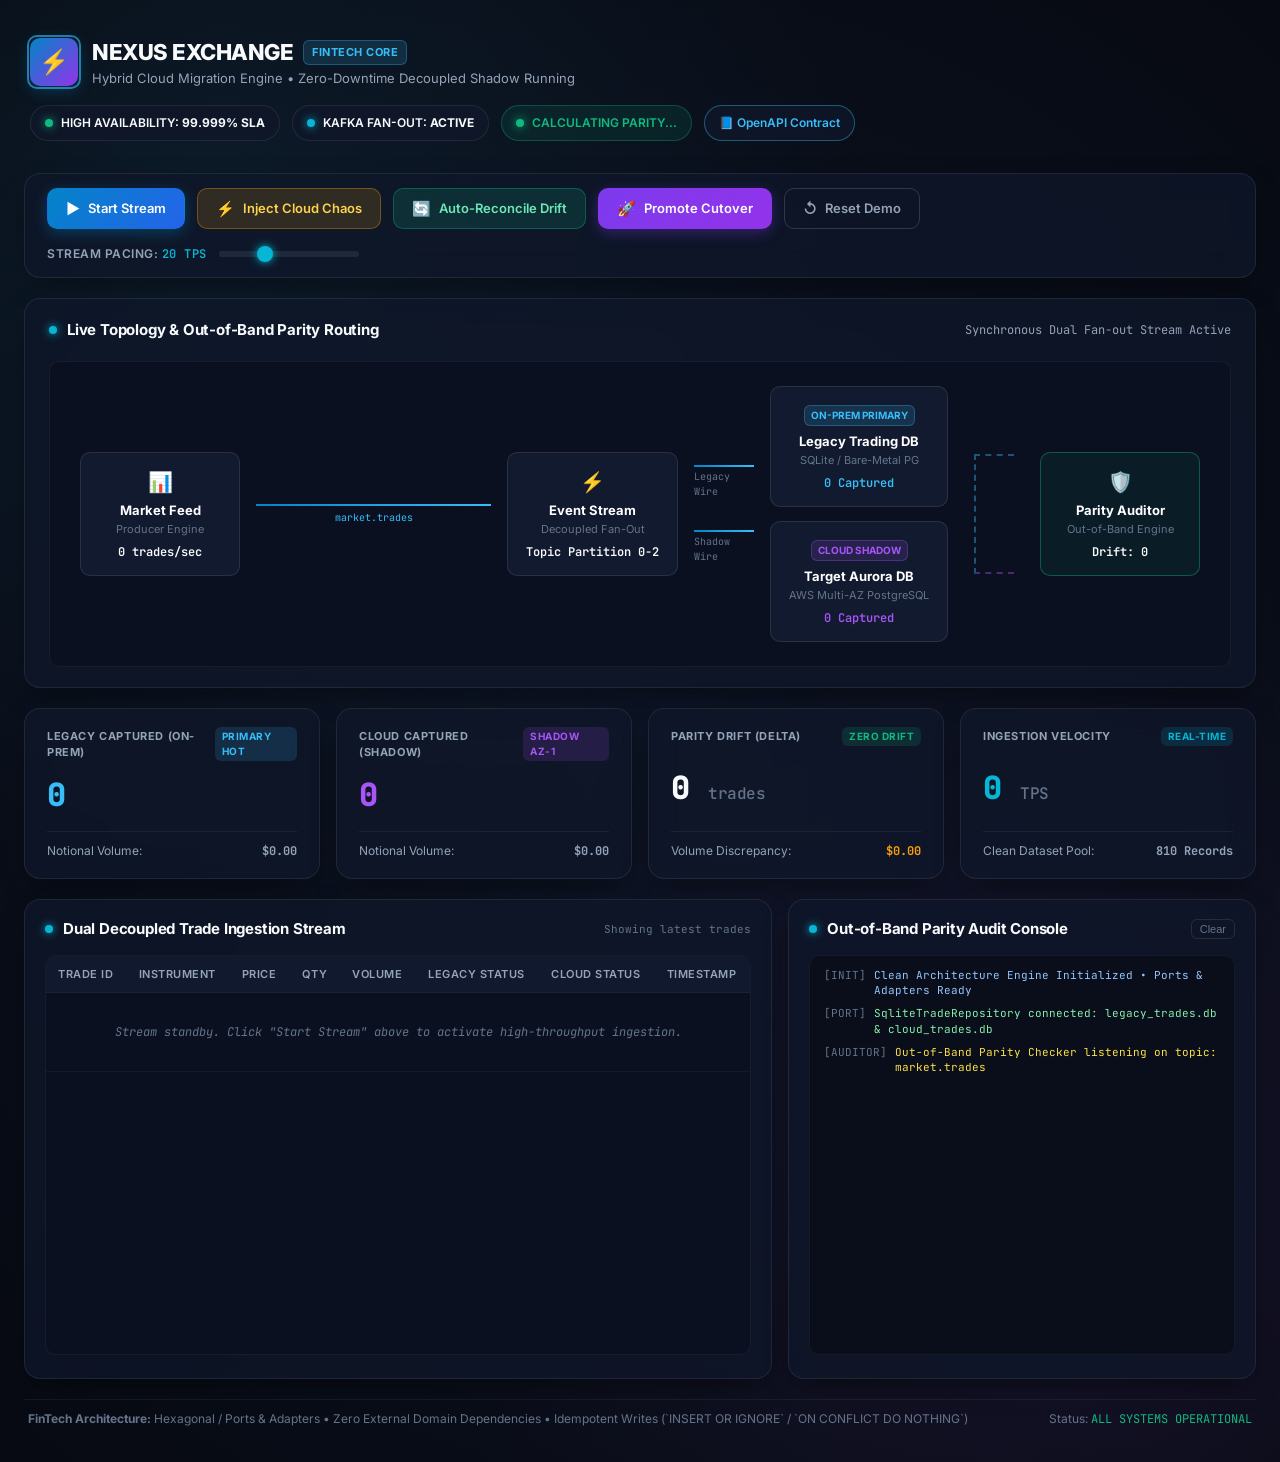
==== web/index.html @ 02c69e4a "feat: initial clean architecture hybrid cloud migration system" ====
<!DOCTYPE html>
<html lang="en">
<head>
  <meta charset="UTF-8">
  <meta name="viewport" content="width=device-width, initial-scale=1.0">
  <title>Nexus Exchange | Hybrid Cloud Migration & Parity Mission Control</title>
  <meta name="description" content="Decoupled shadow running, real-time parity auditor, and zero-downtime cutover dashboard for 24/7 financial exchange.">
  <link rel="preconnect" href="https://fonts.googleapis.com">
  <link rel="preconnect" href="https://fonts.gstatic.com" crossorigin>
  <link href="https://fonts.googleapis.com/css2?family=Inter:wght@300;400;500;600;700;800&family=JetBrains+Mono:wght@400;500;700&display=swap" rel="stylesheet">
  <link rel="stylesheet" href="/style.css">
</head>
<body>
  <div class="app-container">
    <!-- Top Navigation / Header -->
    <header class="app-header">
      <div class="header-brand">
        <div class="brand-logo">
          <span class="logo-icon">⚡</span>
          <div class="logo-pulse"></div>
        </div>
        <div>
          <h1 class="brand-title">NEXUS EXCHANGE <span class="badge-sub">FINTECH CORE</span></h1>
          <p class="brand-subtitle">Hybrid Cloud Migration Engine &bull; Zero-Downtime Decoupled Shadow Running</p>
        </div>
      </div>

      <div class="header-telemetry">
        <div class="telemetry-badge" id="sla-badge">
          <span class="pulse-dot green"></span>
          <span class="badge-label">HIGH AVAILABILITY: <strong id="sla-val">99.999% SLA</strong></span>
        </div>
        <div class="telemetry-badge" id="broker-badge">
          <span class="pulse-dot cyan"></span>
          <span class="badge-label">KAFKA FAN-OUT: <strong id="broker-status">ACTIVE</strong></span>
        </div>
        <div class="telemetry-badge parity-pill" id="parity-pill">
          <span class="pulse-dot" id="parity-pill-dot"></span>
          <span class="badge-label" id="parity-pill-text">CALCULATING PARITY...</span>
        </div>
        <a href="/docs" target="_blank" class="telemetry-badge" style="text-decoration:none; color:#38bdf8; border-color:rgba(56,189,248,0.4);">
          <span>📘 OpenAPI Contract</span>
        </a>
      </div>
    </header>

    <!-- Mission Control Action Bar -->
    <section class="control-bar glass-card">
      <div class="controls-group">
        <button id="btn-stream-toggle" class="btn btn-primary" title="Toggle Live Market Feed Ingestion">
          <span class="btn-icon" id="stream-icon">▶</span>
          <span id="stream-btn-label">Start Stream</span>
        </button>

        <button id="btn-chaos-toggle" class="btn btn-warning" title="Simulate AWS Availability Zone Outage / Network Partition">
          <span class="btn-icon">⚡</span>
          <span id="chaos-btn-label">Inject Cloud Chaos</span>
        </button>

        <button id="btn-reconcile" class="btn btn-success" title="Execute Idempotent Out-of-Band Replay to Heal Drift">
          <span class="btn-icon">🔄</span>
          <span>Auto-Reconcile Drift</span>
        </button>

        <button id="btn-cutover" class="btn btn-accent" title="Promote Cloud Aurora to Primary Master">
          <span class="btn-icon">🚀</span>
          <span>Promote Cutover</span>
        </button>

        <button id="btn-reset" class="btn btn-outline" title="Reset Ingestion Databases and Cleanse Fresh Trades">
          <span class="btn-icon">↺</span>
          <span>Reset Demo</span>
        </button>
      </div>

      <div class="speed-slider-group">
        <label for="speed-range" class="slider-label">STREAM PACING: <span id="speed-val" class="mono text-cyan">20 TPS</span></label>
        <input type="range" id="speed-range" min="2" max="60" value="20" class="custom-slider">
      </div>
    </section>

    <!-- Architecture Visualizer Diagram -->
    <section class="arch-visualizer glass-card">
      <div class="section-header">
        <div class="section-title-wrap">
          <span class="section-dot"></span>
          <h2>Live Topology & Out-of-Band Parity Routing</h2>
        </div>
        <span class="topology-sub" id="topology-status-text">Synchronous Dual Fan-out Stream Active</span>
      </div>

      <div class="diagram-grid">
        <!-- Node 1: Producer -->
        <div class="topo-node producer-node">
          <div class="node-icon">📊</div>
          <div class="node-title">Market Feed</div>
          <div class="node-subtitle">Producer Engine</div>
          <div class="node-metric" id="topo-producer-rate">0 trades/sec</div>
        </div>

        <div class="connector connector-right">
          <div class="flow-line active"></div>
          <span class="connector-label">market.trades</span>
        </div>

        <!-- Node 2: Decoupled Broker -->
        <div class="topo-node broker-node">
          <div class="node-icon">⚡</div>
          <div class="node-title">Event Stream</div>
          <div class="node-subtitle">Decoupled Fan-Out</div>
          <div class="node-metric">Topic Partition 0-2</div>
        </div>

        <!-- Fork Split -->
        <div class="fork-connectors">
          <div class="fork-leg fork-top">
            <div class="flow-line active"></div>
            <span class="fork-tag">Legacy Wire</span>
          </div>
          <div class="fork-leg fork-bottom" id="cloud-fork-leg">
            <div class="flow-line active" id="cloud-flow-line"></div>
            <span class="fork-tag" id="cloud-fork-tag">Shadow Wire</span>
          </div>
        </div>

        <!-- Target Nodes Column -->
        <div class="target-nodes-col">
          <!-- Node 3: On-Prem Legacy -->
          <div class="topo-node legacy-target-node">
            <div class="node-badge legacy-tag">ON-PREM PRIMARY</div>
            <div class="node-title">Legacy Trading DB</div>
            <div class="node-subtitle">SQLite / Bare-Metal PG</div>
            <div class="node-metric mono text-legacy" id="topo-legacy-count">0 Captured</div>
          </div>

          <!-- Node 4: Target Cloud -->
          <div class="topo-node cloud-target-node" id="topo-cloud-node">
            <div class="node-badge cloud-tag" id="cloud-node-badge">CLOUD SHADOW</div>
            <div class="node-title">Target Aurora DB</div>
            <div class="node-subtitle">AWS Multi-AZ PostgreSQL</div>
            <div class="node-metric mono text-cloud" id="topo-cloud-count">0 Captured</div>
          </div>
        </div>

        <div class="auditor-connectors">
          <div class="diag-line-top"></div>
          <div class="diag-line-bottom"></div>
        </div>

        <!-- Node 5: Out of Band Parity Auditor -->
        <div class="topo-node auditor-node" id="topo-auditor-node">
          <div class="node-icon">🛡️</div>
          <div class="node-title">Parity Auditor</div>
          <div class="node-subtitle">Out-of-Band Engine</div>
          <div class="node-metric" id="topo-auditor-drift">Drift: 0</div>
        </div>
      </div>
    </section>

    <!-- Key Metrics Cards Grid -->
    <section class="kpi-grid">
      <!-- Card 1: Legacy Database Captured -->
      <div class="kpi-card glass-card">
        <div class="kpi-header">
          <span class="kpi-title">LEGACY CAPTURED (ON-PREM)</span>
          <span class="badge-mini legacy">PRIMARY HOT</span>
        </div>
        <div class="kpi-value mono text-legacy" id="kpi-legacy-count">0</div>
        <div class="kpi-footer">
          <span>Notional Volume:</span>
          <strong class="mono" id="kpi-legacy-vol">$0.00</strong>
        </div>
      </div>

      <!-- Card 2: Cloud Database Captured -->
      <div class="kpi-card glass-card">
        <div class="kpi-header">
          <span class="kpi-title">CLOUD CAPTURED (SHADOW)</span>
          <span class="badge-mini cloud" id="cloud-badge-status">SHADOW AZ-1</span>
        </div>
        <div class="kpi-value mono text-cloud" id="kpi-cloud-count">0</div>
        <div class="kpi-footer">
          <span>Notional Volume:</span>
          <strong class="mono" id="kpi-cloud-vol">$0.00</strong>
        </div>
      </div>

      <!-- Card 3: Out-of-Band Drift -->
      <div class="kpi-card glass-card" id="card-drift">
        <div class="kpi-header">
          <span class="kpi-title">PARITY DRIFT (DELTA)</span>
          <span class="badge-mini drift" id="drift-status-badge">ZERO DRIFT</span>
        </div>
        <div class="kpi-value mono" id="kpi-drift-count">0 <span class="drift-unit">trades</span></div>
        <div class="kpi-footer">
          <span>Volume Discrepancy:</span>
          <strong class="mono text-warn" id="kpi-vol-diff">$0.00</strong>
        </div>
      </div>

      <!-- Card 4: Cutover & Ingestion Velocity -->
      <div class="kpi-card glass-card">
        <div class="kpi-header">
          <span class="kpi-title">INGESTION VELOCITY</span>
          <span class="badge-mini tps">REAL-TIME</span>
        </div>
        <div class="kpi-value mono text-cyan" id="kpi-tps">0 <span class="drift-unit">TPS</span></div>
        <div class="kpi-footer">
          <span>Clean Dataset Pool:</span>
          <strong class="mono" id="kpi-clean-pool">810 Records</strong>
        </div>
      </div>
    </section>

    <!-- Main Workspace Split: Live Feeds & Audit Ledger -->
    <main class="workspace-grid">
      <!-- Left Panel: Real-Time Dual Trade Ingestion Feed -->
      <section class="feed-panel glass-card">
        <div class="panel-header">
          <div class="section-title-wrap">
            <span class="section-dot pulse-cyan"></span>
            <h3>Dual Decoupled Trade Ingestion Stream</h3>
          </div>
          <span class="feed-counter mono" id="feed-counter">Showing latest trades</span>
        </div>

        <div class="table-container">
          <table class="trade-table" id="trade-table">
            <thead>
              <tr>
                <th>Trade ID</th>
                <th>Instrument</th>
                <th>Price</th>
                <th>Qty</th>
                <th>Volume</th>
                <th>Legacy Status</th>
                <th>Cloud Status</th>
                <th>Timestamp</th>
              </tr>
            </thead>
            <tbody id="trade-tbody">
              <!-- Populated dynamically via SSE stream -->
              <tr class="empty-row">
                <td colspan="8">Stream standby. Click "Start Stream" above to activate high-throughput ingestion.</td>
              </tr>
            </tbody>
          </table>
        </div>
      </section>

      <!-- Right Panel: Parity Audit Log & Chaos Console -->
      <section class="audit-panel glass-card">
        <div class="panel-header">
          <div class="section-title-wrap">
            <span class="section-dot pulse-green" id="audit-dot"></span>
            <h3>Out-of-Band Parity Audit Console</h3>
          </div>
          <button class="btn-clear" id="btn-clear-log" title="Clear Event Log">Clear</button>
        </div>

        <div class="console-box" id="audit-console">
          <div class="log-line info">
            <span class="log-ts">[INIT]</span>
            <span class="log-msg">Clean Architecture Engine Initialized &bull; Ports & Adapters Ready</span>
          </div>
          <div class="log-line success">
            <span class="log-ts">[PORT]</span>
            <span class="log-msg">SqliteTradeRepository connected: legacy_trades.db &amp; cloud_trades.db</span>
          </div>
          <div class="log-line highlight">
            <span class="log-ts">[AUDITOR]</span>
            <span class="log-msg">Out-of-Band Parity Checker listening on topic: market.trades</span>
          </div>
        </div>
      </section>
    </main>

    <!-- Footer System Info -->
    <footer class="app-footer">
      <div>
        <strong>FinTech Architecture:</strong> Hexagonal / Ports &amp; Adapters &bull; Zero External Domain Dependencies &bull; Idempotent Writes (`INSERT OR IGNORE` / `ON CONFLICT DO NOTHING`)
      </div>
      <div>
        Status: <span class="text-green mono">ALL SYSTEMS OPERATIONAL</span>
      </div>
    </footer>
  </div>

  <script src="/app.js"></script>
</body>
</html>
---- style.css ----
/* ==========================================================================
   NEXUS EXCHANGE - HYBRID CLOUD MIGRATION MISSION CONTROL
   Sleek Dark Mode FinTech Visual System
   ========================================================================== */

:root {
  --bg-main: #070a12;
  --bg-card: rgba(15, 23, 42, 0.75);
  --bg-card-hover: rgba(22, 34, 61, 0.85);
  --bg-inner: #0b1120;
  --border-card: rgba(255, 255, 255, 0.08);
  --border-focus: rgba(56, 189, 248, 0.5);

  --text-primary: #f8fafc;
  --text-secondary: #94a3b8;
  --text-muted: #64748b;

  --color-legacy: #38bdf8;
  --color-cloud: #a855f7;
  --color-green: #10b981;
  --color-green-glow: rgba(16, 185, 129, 0.25);
  --color-warn: #f59e0b;
  --color-warn-glow: rgba(245, 158, 11, 0.25);
  --color-danger: #ef4444;
  --color-danger-glow: rgba(239, 68, 68, 0.3);
  --color-cyan: #06b6d4;
  --color-cyan-glow: rgba(6, 182, 212, 0.25);

  --font-sans: 'Inter', -apple-system, BlinkMacSystemFont, 'Segoe UI', Roboto, sans-serif;
  --font-mono: 'JetBrains Mono', 'Fira Code', monospace;

  --radius-sm: 6px;
  --radius-md: 10px;
  --radius-lg: 16px;
  --radius-xl: 22px;

  --shadow-card: 0 10px 30px -10px rgba(0, 0, 0, 0.6);
  --shadow-glow-cyan: 0 0 20px -3px rgba(6, 182, 212, 0.4);
  --shadow-glow-green: 0 0 20px -3px rgba(16, 185, 129, 0.4);
  --shadow-glow-danger: 0 0 25px 0px rgba(239, 68, 68, 0.45);
}

* {
  box-sizing: border-box;
  margin: 0;
  padding: 0;
}

body {
  background-color: var(--bg-main);
  background-image: 
    radial-gradient(circle at 15% 15%, rgba(56, 189, 248, 0.08) 0%, transparent 40%),
    radial-gradient(circle at 85% 85%, rgba(168, 85, 247, 0.08) 0%, transparent 40%),
    radial-gradient(circle at 50% 50%, rgba(15, 23, 42, 0.8) 0%, var(--bg-main) 100%);
  color: var(--text-primary);
  font-family: var(--font-sans);
  line-height: 1.5;
  min-height: 100vh;
  padding: 24px;
  -webkit-font-smoothing: antialiased;
}

.mono {
  font-family: var(--font-mono);
}

.text-cyan { color: var(--color-cyan); }
.text-green { color: var(--color-green); }
.text-legacy { color: var(--color-legacy); }
.text-cloud { color: var(--color-cloud); }
.text-warn { color: var(--color-warn); }
.text-danger { color: var(--color-danger); }

/* Glassmorphism Card Style */
.glass-card {
  background: var(--bg-card);
  backdrop-filter: blur(16px);
  -webkit-backdrop-filter: blur(16px);
  border: 1px solid var(--border-card);
  border-radius: var(--radius-lg);
  box-shadow: var(--shadow-card);
  transition: transform 0.2s ease, border-color 0.2s ease, box-shadow 0.2s ease;
}

.glass-card:hover {
  border-color: rgba(255, 255, 255, 0.12);
}

.app-container {
  max-width: 1480px;
  margin: 0 auto;
  display: flex;
  flex-direction: column;
  gap: 20px;
}

/* ==========================================================================
   Header & Telemetry Ribbon
   ========================================================================== */
.app-header {
  display: flex;
  justify-content: space-between;
  align-items: center;
  flex-wrap: wrap;
  gap: 16px;
  padding: 12px 6px;
}

.header-brand {
  display: flex;
  align-items: center;
  gap: 14px;
}

.brand-logo {
  position: relative;
  width: 48px;
  height: 48px;
  border-radius: var(--radius-md);
  background: linear-gradient(135deg, #0284c7, #9333ea);
  display: flex;
  align-items: center;
  justify-content: center;
  box-shadow: 0 4px 15px rgba(2, 132, 199, 0.35);
}

.logo-icon {
  font-size: 24px;
}

.logo-pulse {
  position: absolute;
  inset: -3px;
  border-radius: var(--radius-md);
  border: 2px solid rgba(56, 189, 248, 0.6);
  animation: pulse-ring 2s cubic-bezier(0.24, 0, 0.38, 1) infinite;
}

@keyframes pulse-ring {
  0% { transform: scale(0.95); opacity: 0.8; }
  50% { transform: scale(1.15); opacity: 0; }
  100% { transform: scale(0.95); opacity: 0; }
}

.brand-title {
  font-size: 22px;
  font-weight: 800;
  letter-spacing: -0.5px;
  display: flex;
  align-items: center;
  gap: 10px;
}

.badge-sub {
  font-size: 11px;
  font-weight: 700;
  padding: 3px 8px;
  border-radius: var(--radius-sm);
  background: rgba(56, 189, 248, 0.15);
  color: var(--color-legacy);
  border: 1px solid rgba(56, 189, 248, 0.3);
  letter-spacing: 0.5px;
}

.brand-subtitle {
  font-size: 13px;
  color: var(--text-secondary);
}

.header-telemetry {
  display: flex;
  align-items: center;
  gap: 12px;
  flex-wrap: wrap;
}

.telemetry-badge {
  display: flex;
  align-items: center;
  gap: 8px;
  padding: 8px 14px;
  border-radius: 9999px;
  background: rgba(15, 23, 42, 0.8);
  border: 1px solid var(--border-card);
  font-size: 12px;
  font-weight: 600;
}

.parity-pill {
  border-color: rgba(16, 185, 129, 0.3);
  background: rgba(16, 185, 129, 0.1);
  color: var(--color-green);
  transition: all 0.3s ease;
}

.parity-pill.drift {
  border-color: rgba(239, 68, 68, 0.4);
  background: rgba(239, 68, 68, 0.15);
  color: #fca5a5;
  box-shadow: var(--shadow-glow-danger);
}

.pulse-dot {
  width: 8px;
  height: 8px;
  border-radius: 50%;
  background: var(--color-green);
  box-shadow: 0 0 10px var(--color-green);
  animation: pulse-dot 1.5s infinite;
}

.pulse-dot.cyan {
  background: var(--color-cyan);
  box-shadow: 0 0 10px var(--color-cyan);
}

.pulse-dot.warn {
  background: var(--color-warn);
  box-shadow: 0 0 10px var(--color-warn);
}

.pulse-dot.danger {
  background: var(--color-danger);
  box-shadow: 0 0 12px var(--color-danger);
}

@keyframes pulse-dot {
  0% { transform: scale(0.9); opacity: 0.7; }
  50% { transform: scale(1.2); opacity: 1; }
  100% { transform: scale(0.9); opacity: 0.7; }
}

/* ==========================================================================
   Control Bar
   ========================================================================== */
.control-bar {
  display: flex;
  justify-content: space-between;
  align-items: center;
  padding: 14px 22px;
  flex-wrap: wrap;
  gap: 16px;
}

.controls-group {
  display: flex;
  align-items: center;
  gap: 12px;
  flex-wrap: wrap;
}

.btn {
  display: inline-flex;
  align-items: center;
  gap: 8px;
  padding: 10px 18px;
  border-radius: var(--radius-md);
  font-size: 13px;
  font-weight: 600;
  cursor: pointer;
  border: 1px solid transparent;
  transition: all 0.2s cubic-bezier(0.4, 0, 0.2, 1);
  font-family: var(--font-sans);
}

.btn:active {
  transform: scale(0.97);
}

.btn-icon {
  font-size: 15px;
}

.btn-primary {
  background: linear-gradient(135deg, #0284c7, #2563eb);
  color: #fff;
  box-shadow: 0 4px 14px rgba(2, 132, 199, 0.35);
}

.btn-primary:hover {
  background: linear-gradient(135deg, #0369a1, #1d4ed8);
  box-shadow: var(--shadow-glow-cyan);
}

.btn-warning {
  background: rgba(245, 158, 11, 0.15);
  color: #fcd34d;
  border-color: rgba(245, 158, 11, 0.35);
}

.btn-warning:hover {
  background: rgba(245, 158, 11, 0.25);
  box-shadow: 0 0 15px rgba(245, 158, 11, 0.35);
}

.btn-warning.active-chaos {
  background: linear-gradient(135deg, #dc2626, #b91c1c);
  color: #fff;
  border-color: #ef4444;
  box-shadow: var(--shadow-glow-danger);
  animation: chaos-pulse 1.2s infinite;
}

@keyframes chaos-pulse {
  0% { box-shadow: 0 0 10px rgba(239, 68, 68, 0.4); }
  50% { box-shadow: 0 0 25px rgba(239, 68, 68, 0.8); }
  100% { box-shadow: 0 0 10px rgba(239, 68, 68, 0.4); }
}

.btn-success {
  background: rgba(16, 185, 129, 0.15);
  color: #6ee7b7;
  border-color: rgba(16, 185, 129, 0.35);
}

.btn-success:hover {
  background: rgba(16, 185, 129, 0.25);
  box-shadow: var(--shadow-glow-green);
}

.btn-accent {
  background: linear-gradient(135deg, #7c3aed, #9333ea);
  color: #fff;
  box-shadow: 0 4px 14px rgba(124, 58, 237, 0.35);
}

.btn-accent:hover {
  background: linear-gradient(135deg, #6d28d9, #7e22ce);
}

.btn-outline {
  background: transparent;
  color: var(--text-secondary);
  border-color: rgba(255, 255, 255, 0.15);
}

.btn-outline:hover {
  background: rgba(255, 255, 255, 0.05);
  color: var(--text-primary);
}

.speed-slider-group {
  display: flex;
  align-items: center;
  gap: 12px;
}

.slider-label {
  font-size: 12px;
  font-weight: 600;
  color: var(--text-secondary);
  letter-spacing: 0.5px;
}

.custom-slider {
  appearance: none;
  width: 140px;
  height: 6px;
  background: #1e293b;
  border-radius: 9999px;
  outline: none;
  cursor: pointer;
}

.custom-slider::-webkit-slider-thumb {
  appearance: none;
  width: 16px;
  height: 16px;
  border-radius: 50%;
  background: var(--color-cyan);
  box-shadow: 0 0 8px var(--color-cyan);
  cursor: pointer;
}

/* ==========================================================================
   Architecture Visualizer Diagram
   ========================================================================== */
.arch-visualizer {
  padding: 20px 24px;
}

.section-header {
  display: flex;
  justify-content: space-between;
  align-items: center;
  margin-bottom: 20px;
}

.section-title-wrap {
  display: flex;
  align-items: center;
  gap: 10px;
}

.section-title-wrap h2,
.section-title-wrap h3 {
  font-size: 15px;
  font-weight: 700;
  letter-spacing: -0.2px;
}

.section-dot {
  width: 8px;
  height: 8px;
  border-radius: 50%;
  background: var(--color-cyan);
  box-shadow: 0 0 8px var(--color-cyan);
}

.topology-sub {
  font-size: 12px;
  color: var(--text-secondary);
  font-family: var(--font-mono);
}

.diagram-grid {
  display: flex;
  align-items: center;
  justify-content: space-between;
  position: relative;
  background: rgba(11, 17, 32, 0.85);
  border: 1px solid rgba(255, 255, 255, 0.05);
  border-radius: var(--radius-md);
  padding: 24px 30px;
  gap: 16px;
  overflow-x: auto;
}

.topo-node {
  background: #111a2e;
  border: 1px solid rgba(255, 255, 255, 0.1);
  border-radius: var(--radius-md);
  padding: 14px 18px;
  min-width: 160px;
  text-align: center;
  position: relative;
  transition: all 0.3s ease;
}

.topo-node:hover {
  transform: translateY(-2px);
  border-color: rgba(56, 189, 248, 0.4);
}

.node-icon {
  font-size: 20px;
  margin-bottom: 4px;
}

.node-title {
  font-size: 13px;
  font-weight: 700;
  color: #fff;
}

.node-subtitle {
  font-size: 11px;
  color: var(--text-muted);
  margin-bottom: 6px;
}

.node-metric {
  font-size: 12px;
  font-weight: 600;
  font-family: var(--font-mono);
}

.node-badge {
  display: inline-block;
  font-size: 10px;
  font-weight: 700;
  padding: 2px 6px;
  border-radius: var(--radius-sm);
  margin-bottom: 6px;
}

.node-badge.legacy-tag {
  background: rgba(56, 189, 248, 0.15);
  color: var(--color-legacy);
  border: 1px solid rgba(56, 189, 248, 0.3);
}

.node-badge.cloud-tag {
  background: rgba(168, 85, 247, 0.15);
  color: var(--color-cloud);
  border: 1px solid rgba(168, 85, 247, 0.3);
}

/* Dynamic State for Cloud Target Node during Outage */
.cloud-target-node.outage {
  border-color: #ef4444;
  background: rgba(239, 68, 68, 0.08);
  box-shadow: 0 0 20px rgba(239, 68, 68, 0.25);
}

.cloud-target-node.outage .node-badge {
  background: rgba(239, 68, 68, 0.2);
  color: #fca5a5;
  border-color: #ef4444;
}

.connector {
  flex: 1;
  position: relative;
  display: flex;
  flex-direction: column;
  align-items: center;
  min-width: 60px;
}

.flow-line {
  width: 100%;
  height: 2px;
  background: linear-gradient(90deg, #0284c7, #38bdf8);
  position: relative;
  overflow: hidden;
}

.flow-line::after {
  content: '';
  position: absolute;
  top: 0;
  left: -50%;
  width: 50%;
  height: 100%;
  background: #fff;
  box-shadow: 0 0 10px #38bdf8;
  animation: flow-run 1.5s infinite linear;
}

@keyframes flow-run {
  0% { left: -50%; }
  100% { left: 100%; }
}

.connector-label {
  font-size: 10px;
  font-family: var(--font-mono);
  color: var(--color-legacy);
  margin-top: 4px;
}

.fork-connectors {
  display: flex;
  flex-direction: column;
  justify-content: space-around;
  height: 130px;
  width: 60px;
}

.fork-leg {
  display: flex;
  flex-direction: column;
  align-items: center;
}

.fork-tag {
  font-size: 10px;
  color: var(--text-muted);
  font-family: var(--font-mono);
  margin-top: 2px;
}

.fork-leg.partitioned .flow-line {
  background: #ef4444;
}

.fork-leg.partitioned .flow-line::after {
  display: none;
}

.fork-leg.partitioned .fork-tag {
  color: #f87171;
  font-weight: 700;
}

.target-nodes-col {
  display: flex;
  flex-direction: column;
  gap: 14px;
}

.auditor-connectors {
  display: flex;
  flex-direction: column;
  justify-content: center;
  width: 40px;
  height: 120px;
  border-left: 2px dashed rgba(56, 189, 248, 0.4);
  border-top: 2px dashed rgba(56, 189, 248, 0.4);
  border-bottom: 2px dashed rgba(168, 85, 247, 0.4);
  margin: 0 10px;
}

.auditor-node {
  border-color: rgba(16, 185, 129, 0.4);
  background: rgba(16, 185, 129, 0.08);
}

.auditor-node.drift-alert {
  border-color: #ef4444;
  background: rgba(239, 68, 68, 0.12);
  box-shadow: 0 0 25px rgba(239, 68, 68, 0.35);
}

/* ==========================================================================
   KPI Cards Grid
   ========================================================================== */
.kpi-grid {
  display: grid;
  grid-template-columns: repeat(auto-fit, minmax(260px, 1fr));
  gap: 16px;
}

.kpi-card {
  padding: 18px 22px;
  display: flex;
  flex-direction: column;
  justify-content: space-between;
}

.kpi-header {
  display: flex;
  justify-content: space-between;
  align-items: center;
  margin-bottom: 10px;
}

.kpi-title {
  font-size: 11px;
  font-weight: 700;
  letter-spacing: 0.6px;
  color: var(--text-secondary);
}

.badge-mini {
  font-size: 10px;
  font-weight: 700;
  padding: 2px 7px;
  border-radius: var(--radius-sm);
  text-transform: uppercase;
  letter-spacing: 0.5px;
}

.badge-mini.legacy {
  background: rgba(56, 189, 248, 0.15);
  color: var(--color-legacy);
}

.badge-mini.cloud {
  background: rgba(168, 85, 247, 0.15);
  color: var(--color-cloud);
}

.badge-mini.drift {
  background: rgba(16, 185, 129, 0.15);
  color: var(--color-green);
}

.badge-mini.drift.alert {
  background: rgba(239, 68, 68, 0.2);
  color: #f87171;
}

.badge-mini.tps {
  background: rgba(6, 182, 212, 0.15);
  color: var(--color-cyan);
}

.kpi-value {
  font-size: 32px;
  font-weight: 800;
  letter-spacing: -0.5px;
  margin-bottom: 12px;
}

.drift-unit {
  font-size: 16px;
  font-weight: 500;
  color: var(--text-muted);
}

.kpi-footer {
  display: flex;
  justify-content: space-between;
  align-items: center;
  font-size: 12px;
  color: var(--text-secondary);
  border-top: 1px solid rgba(255, 255, 255, 0.06);
  padding-top: 10px;
}

/* ==========================================================================
   Workspace Grid (Feed & Audit Console)
   ========================================================================== */
.workspace-grid {
  display: grid;
  grid-template-columns: 1.6fr 1fr;
  gap: 16px;
}

@media (max-width: 1024px) {
  .workspace-grid {
    grid-template-columns: 1fr;
  }
}

.feed-panel, .audit-panel {
  padding: 18px 20px;
  display: flex;
  flex-direction: column;
  min-height: 480px;
}

.panel-header {
  display: flex;
  justify-content: space-between;
  align-items: center;
  margin-bottom: 14px;
}

.feed-counter {
  font-size: 11px;
  color: var(--text-muted);
}

.table-container {
  flex: 1;
  overflow-y: auto;
  border-radius: var(--radius-md);
  border: 1px solid rgba(255, 255, 255, 0.05);
  background: rgba(11, 17, 32, 0.9);
  max-height: 400px;
}

.trade-table {
  width: 100%;
  border-collapse: collapse;
  font-size: 12px;
  text-align: left;
}

.trade-table th {
  background: #11192e;
  padding: 10px 12px;
  font-weight: 600;
  color: var(--text-secondary);
  border-bottom: 1px solid rgba(255, 255, 255, 0.08);
  position: sticky;
  top: 0;
  z-index: 2;
  font-size: 11px;
  text-transform: uppercase;
  letter-spacing: 0.5px;
}

.trade-table td {
  padding: 9px 12px;
  border-bottom: 1px solid rgba(255, 255, 255, 0.04);
  font-family: var(--font-mono);
  font-size: 12px;
}

.trade-table tr:hover {
  background: rgba(255, 255, 255, 0.03);
}

.ticker-tag {
  display: inline-block;
  padding: 2px 6px;
  border-radius: 4px;
  background: rgba(56, 189, 248, 0.1);
  color: var(--color-legacy);
  font-weight: 700;
  font-size: 11px;
}

.status-badge-table {
  display: inline-flex;
  align-items: center;
  gap: 4px;
  padding: 2px 6px;
  border-radius: 4px;
  font-size: 10px;
  font-weight: 700;
}

.status-badge-table.success {
  background: rgba(16, 185, 129, 0.15);
  color: #6ee7b7;
}

.status-badge-table.dropped {
  background: rgba(239, 68, 68, 0.2);
  color: #fca5a5;
  animation: flash-red 0.8s ease;
}

@keyframes flash-red {
  0% { transform: scale(1.1); }
  100% { transform: scale(1); }
}

.empty-row td {
  text-align: center;
  padding: 30px;
  color: var(--text-muted);
  font-style: italic;
}

/* Console Box */
.btn-clear {
  background: transparent;
  border: 1px solid rgba(255, 255, 255, 0.1);
  color: var(--text-muted);
  padding: 3px 8px;
  border-radius: var(--radius-sm);
  font-size: 11px;
  cursor: pointer;
}

.btn-clear:hover {
  color: #fff;
  border-color: rgba(255, 255, 255, 0.3);
}

.console-box {
  flex: 1;
  background: #090e1a;
  border: 1px solid rgba(255, 255, 255, 0.05);
  border-radius: var(--radius-md);
  padding: 12px 14px;
  font-family: var(--font-mono);
  font-size: 11px;
  overflow-y: auto;
  max-height: 400px;
  display: flex;
  flex-direction: column;
  gap: 8px;
}

.log-line {
  display: flex;
  gap: 8px;
  line-height: 1.4;
  word-break: break-word;
}

.log-ts {
  color: var(--text-muted);
  flex-shrink: 0;
}

.log-line.info .log-msg { color: #93c5fd; }
.log-line.success .log-msg { color: #86efac; }
.log-line.highlight .log-msg { color: #fde047; }
.log-line.alert .log-msg { color: #fca5a5; font-weight: 700; }
.log-line.audit .log-msg { color: #c4b5fd; }

/* ==========================================================================
   Footer
   ========================================================================== */
.app-footer {
  display: flex;
  justify-content: space-between;
  align-items: center;
  font-size: 12px;
  color: var(--text-muted);
  padding: 10px 4px;
  border-top: 1px solid rgba(255, 255, 255, 0.06);
  flex-wrap: wrap;
  gap: 10px;
}
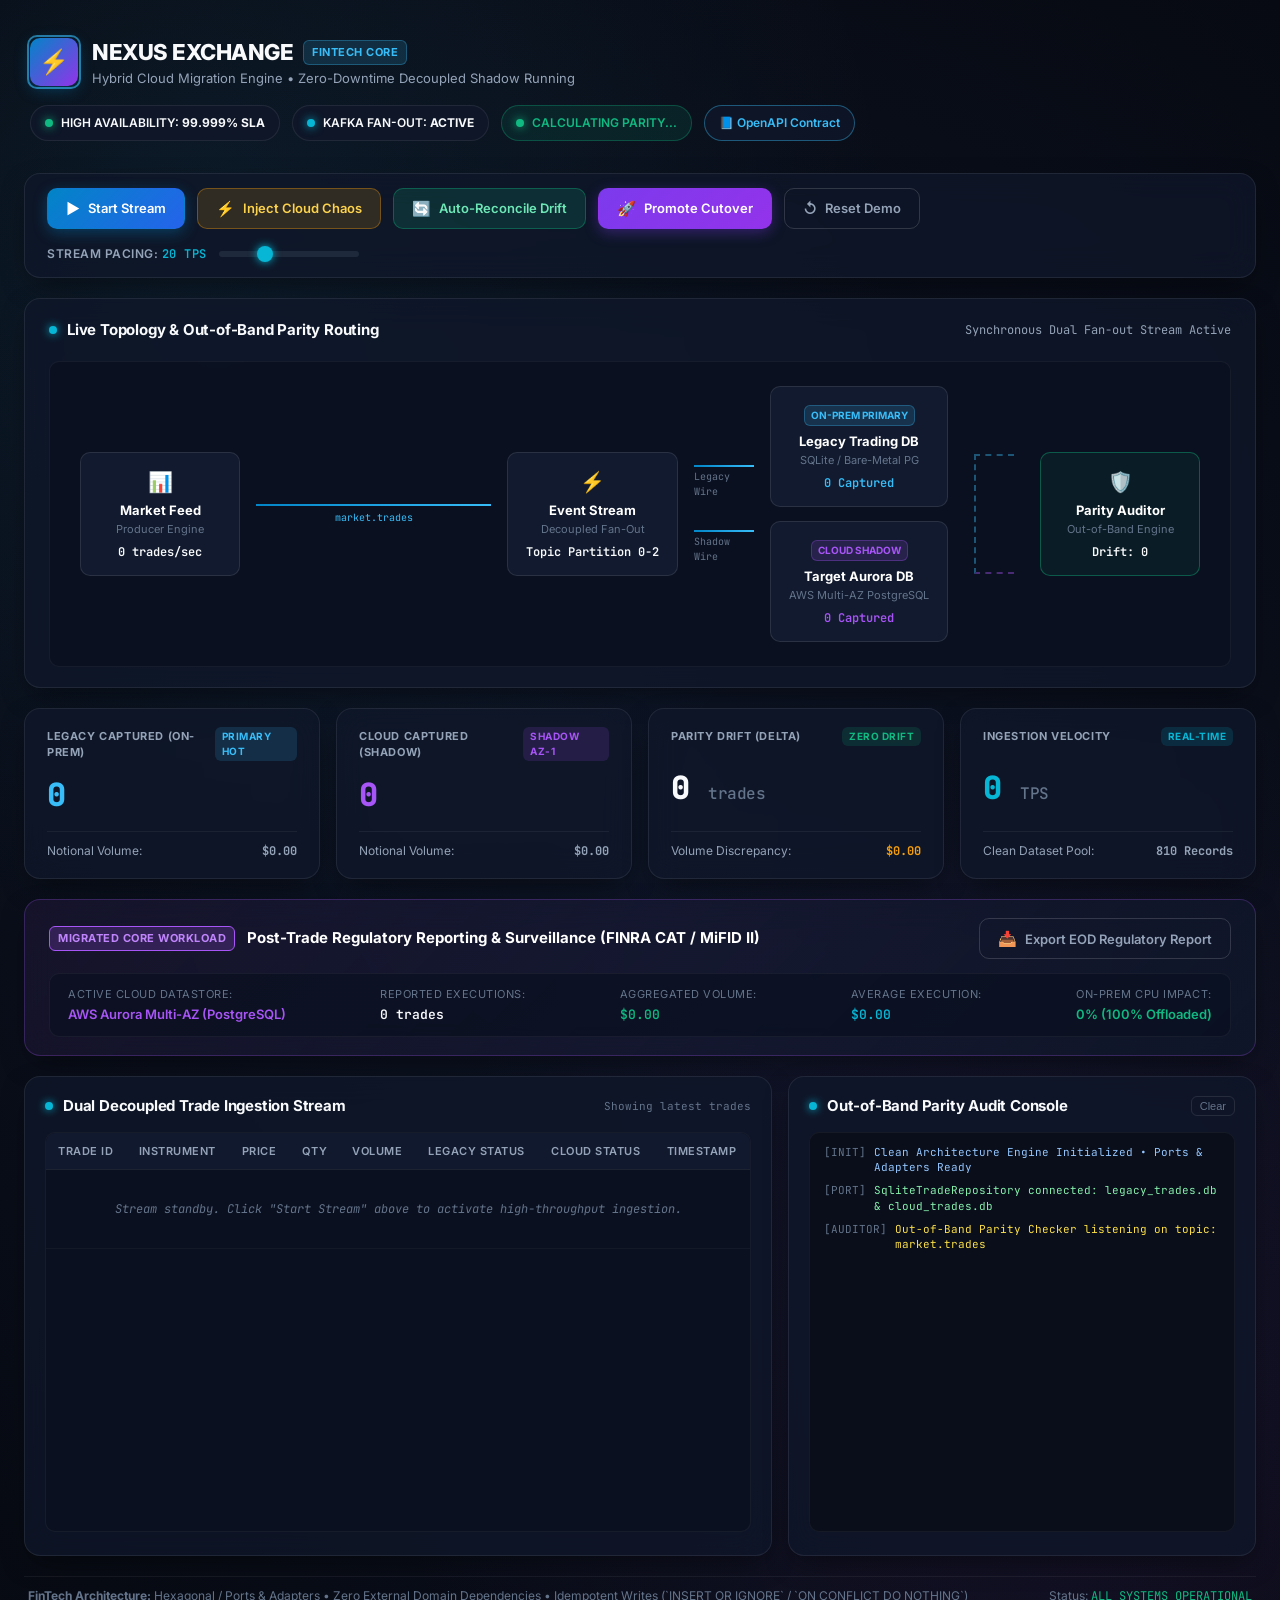
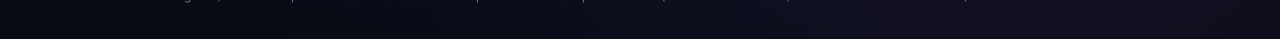
==== commit 5fb60adb: "feat(challenge-1.2): implement trade reporting workload, cost-risk breakdown, and dynamic sync demo" ====
--- a/web/index.html
+++ b/web/index.html
@@ -208,6 +208,42 @@
         <div class="kpi-footer">
           <span>Clean Dataset Pool:</span>
           <strong class="mono" id="kpi-clean-pool">810 Records</strong>
+        </div>
+      </div>
+    </section>
+
+    <!-- Migrated Core Workload: Trade Reporting & Regulatory Compliance -->
+    <section class="glass-card reporting-workload-card">
+      <div class="workload-header">
+        <div class="workload-title-wrap">
+          <span class="badge-sub" style="background: rgba(168,85,247,0.2); color:#c084fc; border-color:#a855f7;">MIGRATED CORE WORKLOAD</span>
+          <h3>Post-Trade Regulatory Reporting & Surveillance (FINRA CAT / MiFID II)</h3>
+        </div>
+        <button class="btn btn-outline" id="btn-export-eod" title="Download Regulatory Compliance Snapshot">
+          <span class="btn-icon">📥</span>
+          <span>Export EOD Regulatory Report</span>
+        </button>
+      </div>
+      <div class="workload-metrics-ribbon">
+        <div class="workload-metric-item">
+          <span class="w-label">Active Cloud Datastore:</span>
+          <strong class="w-val text-cloud">AWS Aurora Multi-AZ (PostgreSQL)</strong>
+        </div>
+        <div class="workload-metric-item">
+          <span class="w-label">Reported Executions:</span>
+          <strong class="w-val mono" id="rep-executions">0 trades</strong>
+        </div>
+        <div class="workload-metric-item">
+          <span class="w-label">Aggregated Volume:</span>
+          <strong class="w-val mono text-green" id="rep-volume">$0.00</strong>
+        </div>
+        <div class="workload-metric-item">
+          <span class="w-label">Average Execution:</span>
+          <strong class="w-val mono text-cyan" id="rep-avg">$0.00</strong>
+        </div>
+        <div class="workload-metric-item">
+          <span class="w-label">On-Prem CPU Impact:</span>
+          <strong class="w-val text-green">0% (100% Offloaded)</strong>
         </div>
       </div>
     </section>
--- a/style.css
+++ b/style.css
@@ -858,6 +858,67 @@
 .log-line.audit .log-msg { color: #c4b5fd; }
 
 /* ==========================================================================
+   Migrated Core Workload: Trade Reporting Card
+   ========================================================================== */
+.reporting-workload-card {
+  padding: 18px 24px;
+  background: linear-gradient(135deg, rgba(168, 85, 247, 0.08), rgba(15, 23, 42, 0.85));
+  border-color: rgba(168, 85, 247, 0.25);
+}
+
+.workload-header {
+  display: flex;
+  justify-content: space-between;
+  align-items: center;
+  flex-wrap: wrap;
+  gap: 12px;
+  margin-bottom: 14px;
+}
+
+.workload-title-wrap {
+  display: flex;
+  align-items: center;
+  gap: 12px;
+  flex-wrap: wrap;
+}
+
+.workload-title-wrap h3 {
+  font-size: 15px;
+  font-weight: 700;
+  color: #fff;
+}
+
+.workload-metrics-ribbon {
+  display: flex;
+  align-items: center;
+  justify-content: space-between;
+  flex-wrap: wrap;
+  gap: 16px;
+  background: rgba(11, 17, 32, 0.7);
+  padding: 12px 18px;
+  border-radius: var(--radius-md);
+  border: 1px solid rgba(255, 255, 255, 0.05);
+}
+
+.workload-metric-item {
+  display: flex;
+  flex-direction: column;
+  gap: 2px;
+}
+
+.w-label {
+  font-size: 11px;
+  color: var(--text-muted);
+  text-transform: uppercase;
+  letter-spacing: 0.5px;
+}
+
+.w-val {
+  font-size: 13px;
+  font-weight: 600;
+}
+
+/* ==========================================================================
    Footer
    ========================================================================== */
 .app-footer {
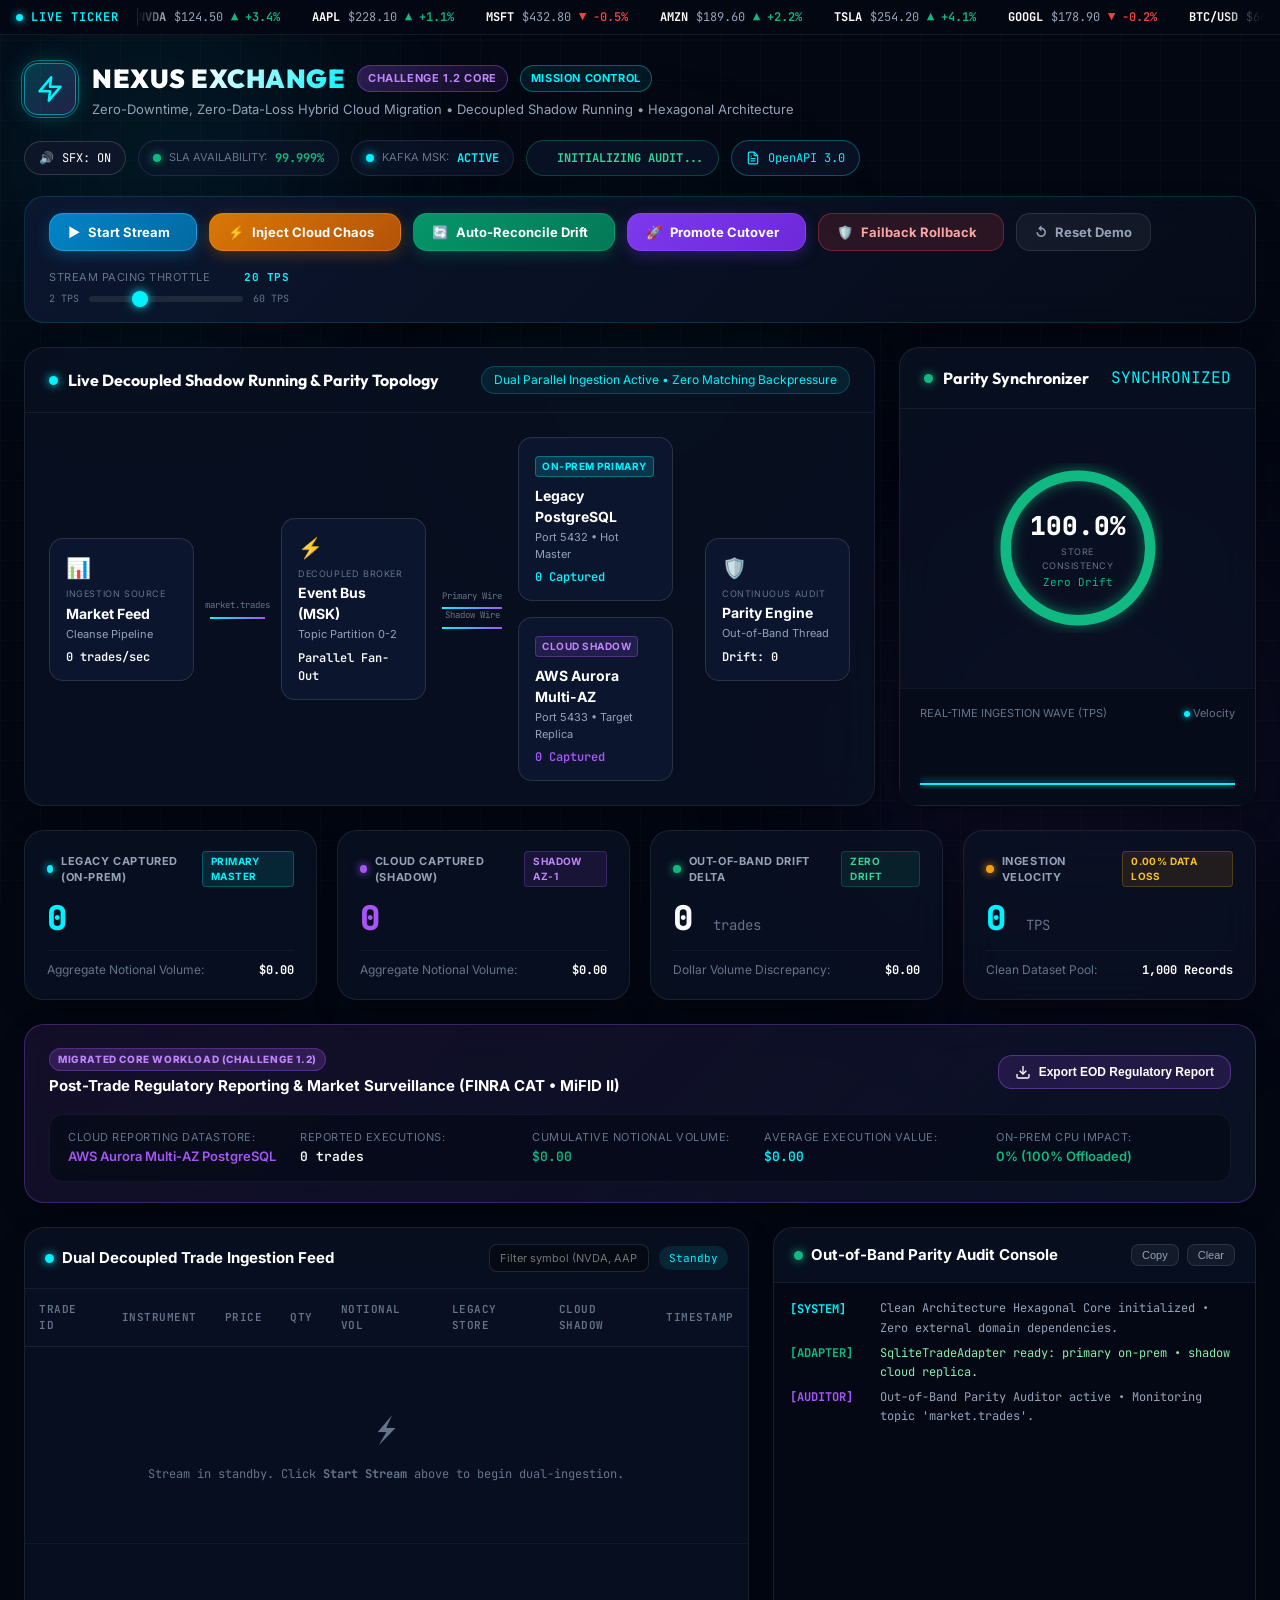
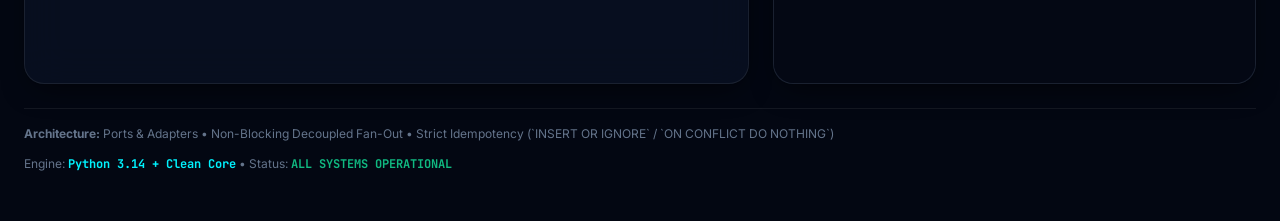
==== commit 9c9e11ee: "feat(ui): design next-gen unique cyberpunk mission control UI with audio synthesis, wave chart, and " ====
--- a/web/index.html
+++ b/web/index.html
@@ -3,323 +3,500 @@
 <head>
   <meta charset="UTF-8">
   <meta name="viewport" content="width=device-width, initial-scale=1.0">
-  <title>Nexus Exchange | Hybrid Cloud Migration & Parity Mission Control</title>
-  <meta name="description" content="Decoupled shadow running, real-time parity auditor, and zero-downtime cutover dashboard for 24/7 financial exchange.">
+  <title>Nexus Exchange | Zero-Downtime Hybrid Cloud Migration Mission Control</title>
+  <meta name="description" content="Next-Generation 24/7 Financial Exchange Zero-Downtime, Zero-Data-Loss Hybrid Cloud Migration Strategy. Decoupled shadow running, real-time parity auditor, and instant hot-standby failback.">
   <link rel="preconnect" href="https://fonts.googleapis.com">
   <link rel="preconnect" href="https://fonts.gstatic.com" crossorigin>
-  <link href="https://fonts.googleapis.com/css2?family=Inter:wght@300;400;500;600;700;800&family=JetBrains+Mono:wght@400;500;700&display=swap" rel="stylesheet">
+  <link href="https://fonts.googleapis.com/css2?family=Inter:wght@300;400;500;600;700&family=JetBrains+Mono:wght@400;500;700&family=Outfit:wght@400;600;700;800;900&display=swap" rel="stylesheet">
   <link rel="stylesheet" href="/style.css">
 </head>
-<body>
+<body class="cyber-theme">
+  <!-- Dynamic Ambient Mesh & Grid Background -->
+  <div class="ambient-glow orb-1"></div>
+  <div class="ambient-glow orb-2"></div>
+  <div class="ambient-glow orb-3"></div>
+  <div class="cyber-grid-overlay"></div>
+
+  <!-- Top Marquee Live Exchange Ticker -->
+  <div class="market-ticker-wrap">
+    <div class="ticker-label"><span class="live-dot"></span> LIVE TICKER</div>
+    <div class="ticker-tape" id="ticker-tape">
+      <div class="ticker-track" id="ticker-track">
+        <span class="ticker-item"><strong class="sym">NVDA</strong> <span class="val" id="t-nvda">$124.50</span> <span class="up">▲ +3.4%</span></span>
+        <span class="ticker-item"><strong class="sym">AAPL</strong> <span class="val" id="t-aapl">$228.10</span> <span class="up">▲ +1.1%</span></span>
+        <span class="ticker-item"><strong class="sym">MSFT</strong> <span class="val" id="t-msft">$432.80</span> <span class="down">▼ -0.5%</span></span>
+        <span class="ticker-item"><strong class="sym">AMZN</strong> <span class="val" id="t-amzn">$189.60</span> <span class="up">▲ +2.2%</span></span>
+        <span class="ticker-item"><strong class="sym">TSLA</strong> <span class="val" id="t-tsla">$254.20</span> <span class="up">▲ +4.1%</span></span>
+        <span class="ticker-item"><strong class="sym">GOOGL</strong> <span class="val" id="t-googl">$178.90</span> <span class="down">▼ -0.2%</span></span>
+        <span class="ticker-item"><strong class="sym">BTC/USD</strong> <span class="val" id="t-btc">$66,420</span> <span class="up">▲ +5.2%</span></span>
+        <span class="ticker-item"><strong class="sym">ETH/USD</strong> <span class="val" id="t-eth">$3,510</span> <span class="up">▲ +3.8%</span></span>
+      </div>
+    </div>
+  </div>
+
   <div class="app-container">
-    <!-- Top Navigation / Header -->
+    <!-- Top Navigation / Mission Control Header -->
     <header class="app-header">
       <div class="header-brand">
-        <div class="brand-logo">
-          <span class="logo-icon">⚡</span>
-          <div class="logo-pulse"></div>
-        </div>
-        <div>
-          <h1 class="brand-title">NEXUS EXCHANGE <span class="badge-sub">FINTECH CORE</span></h1>
-          <p class="brand-subtitle">Hybrid Cloud Migration Engine &bull; Zero-Downtime Decoupled Shadow Running</p>
-        </div>
-      </div>
-
-      <div class="header-telemetry">
-        <div class="telemetry-badge" id="sla-badge">
-          <span class="pulse-dot green"></span>
-          <span class="badge-label">HIGH AVAILABILITY: <strong id="sla-val">99.999% SLA</strong></span>
-        </div>
-        <div class="telemetry-badge" id="broker-badge">
-          <span class="pulse-dot cyan"></span>
-          <span class="badge-label">KAFKA FAN-OUT: <strong id="broker-status">ACTIVE</strong></span>
-        </div>
-        <div class="telemetry-badge parity-pill" id="parity-pill">
-          <span class="pulse-dot" id="parity-pill-dot"></span>
-          <span class="badge-label" id="parity-pill-text">CALCULATING PARITY...</span>
-        </div>
-        <a href="/docs" target="_blank" class="telemetry-badge" style="text-decoration:none; color:#38bdf8; border-color:rgba(56,189,248,0.4);">
-          <span>📘 OpenAPI Contract</span>
+        <div class="brand-logo-frame">
+          <div class="brand-icon-spin">
+            <svg width="28" height="28" viewBox="0 0 24 24" fill="none" stroke="currentColor" stroke-width="2.2" stroke-linecap="round" stroke-linejoin="round">
+              <polygon points="13 2 3 14 12 14 11 22 21 10 12 10 13 2"></polygon>
+            </svg>
+          </div>
+          <div class="logo-pulse-ring"></div>
+        </div>
+        <div class="brand-text">
+          <div class="brand-title-row">
+            <h1 class="brand-title">NEXUS EXCHANGE</h1>
+            <span class="badge-pill gradient-purple">CHALLENGE 1.2 CORE</span>
+            <span class="badge-pill outline-cyan">MISSION CONTROL</span>
+          </div>
+          <p class="brand-subtitle">Zero-Downtime, Zero-Data-Loss Hybrid Cloud Migration &bull; Decoupled Shadow Running &bull; Hexagonal Architecture</p>
+        </div>
+      </div>
+
+      <div class="header-telemetry-cluster">
+        <!-- Audio Synth Toggle -->
+        <button id="btn-audio-toggle" class="telemetry-pill audio-btn" title="Toggle Synthesized Sci-Fi Audio Feedback">
+          <span id="audio-icon">🔊</span>
+          <span id="audio-text" class="mono">SFX: ON</span>
+        </button>
+
+        <div class="telemetry-pill" id="sla-badge">
+          <span class="pulse-indicator green"></span>
+          <span class="label">SLA AVAILABILITY:</span>
+          <strong class="val text-green mono" id="sla-val">99.999%</strong>
+        </div>
+
+        <div class="telemetry-pill" id="broker-badge">
+          <span class="pulse-indicator cyan"></span>
+          <span class="label">KAFKA MSK:</span>
+          <strong class="val text-cyan mono" id="broker-status">ACTIVE</strong>
+        </div>
+
+        <div class="telemetry-pill parity-pill" id="parity-pill">
+          <span class="pulse-indicator" id="parity-pill-dot"></span>
+          <strong id="parity-pill-text" class="mono">INITIALIZING AUDIT...</strong>
+        </div>
+
+        <a href="/docs" target="_blank" class="telemetry-pill api-docs-pill" title="View OpenAPI Specification">
+          <svg width="14" height="14" viewBox="0 0 24 24" fill="none" stroke="currentColor" stroke-width="2"><path d="M14 2H6a2 2 0 0 0-2 2v16a2 2 0 0 0 2 2h12a2 2 0 0 0 2-2V8z"></path><polyline points="14 2 14 8 20 8"></polyline><line x1="16" y1="13" x2="8" y2="13"></line><line x1="16" y1="17" x2="8" y2="17"></line><polyline points="10 9 9 9 8 9"></polyline></svg>
+          <span class="mono">OpenAPI 3.0</span>
         </a>
       </div>
     </header>
 
-    <!-- Mission Control Action Bar -->
-    <section class="control-bar glass-card">
-      <div class="controls-group">
-        <button id="btn-stream-toggle" class="btn btn-primary" title="Toggle Live Market Feed Ingestion">
-          <span class="btn-icon" id="stream-icon">▶</span>
+    <!-- Holographic Mission Control Command Bar -->
+    <section class="command-deck glass-card">
+      <div class="command-actions">
+        <button id="btn-stream-toggle" class="cmd-btn btn-primary" title="Toggle Live Market Stream Dual Ingestion">
+          <span class="cmd-icon" id="stream-icon">▶</span>
           <span id="stream-btn-label">Start Stream</span>
-        </button>
-
-        <button id="btn-chaos-toggle" class="btn btn-warning" title="Simulate AWS Availability Zone Outage / Network Partition">
-          <span class="btn-icon">⚡</span>
+          <div class="btn-glow"></div>
+        </button>
+
+        <button id="btn-chaos-toggle" class="cmd-btn btn-chaos" title="Simulate AWS Availability Zone Outage / Network Partition">
+          <span class="cmd-icon">⚡</span>
           <span id="chaos-btn-label">Inject Cloud Chaos</span>
-        </button>
-
-        <button id="btn-reconcile" class="btn btn-success" title="Execute Idempotent Out-of-Band Replay to Heal Drift">
-          <span class="btn-icon">🔄</span>
+          <div class="btn-glow"></div>
+        </button>
+
+        <button id="btn-reconcile" class="cmd-btn btn-reconcile" title="Execute Out-of-Band Idempotent Catch-up Replay">
+          <span class="cmd-icon">🔄</span>
           <span>Auto-Reconcile Drift</span>
-        </button>
-
-        <button id="btn-cutover" class="btn btn-accent" title="Promote Cloud Aurora to Primary Master">
-          <span class="btn-icon">🚀</span>
+          <div class="btn-glow"></div>
+        </button>
+
+        <button id="btn-cutover" class="cmd-btn btn-cutover" title="Promote Target Cloud Aurora to Primary Master">
+          <span class="cmd-icon">🚀</span>
           <span>Promote Cutover</span>
-        </button>
-
-        <button id="btn-reset" class="btn btn-outline" title="Reset Ingestion Databases and Cleanse Fresh Trades">
-          <span class="btn-icon">↺</span>
+          <div class="btn-glow"></div>
+        </button>
+
+        <button id="btn-rollback" class="cmd-btn btn-rollback" title="Instant Hot-Standby Failback with 0.00% Data Loss">
+          <span class="cmd-icon">🛡️</span>
+          <span>Failback Rollback</span>
+          <div class="btn-glow"></div>
+        </button>
+
+        <button id="btn-reset" class="cmd-btn btn-reset" title="Purge Test Stores and Reload Clean Synthetic Data">
+          <span class="cmd-icon">↺</span>
           <span>Reset Demo</span>
         </button>
       </div>
 
-      <div class="speed-slider-group">
-        <label for="speed-range" class="slider-label">STREAM PACING: <span id="speed-val" class="mono text-cyan">20 TPS</span></label>
-        <input type="range" id="speed-range" min="2" max="60" value="20" class="custom-slider">
+      <div class="command-pacing">
+        <div class="pacing-header">
+          <span class="pacing-label">STREAM PACING THROTTLE</span>
+          <strong id="speed-val" class="mono text-cyan">20 TPS</strong>
+        </div>
+        <div class="slider-row">
+          <span class="pacing-sub">2 TPS</span>
+          <input type="range" id="speed-range" min="2" max="60" value="20" class="neon-slider">
+          <span class="pacing-sub">60 TPS</span>
+        </div>
       </div>
     </section>
 
-    <!-- Architecture Visualizer Diagram -->
-    <section class="arch-visualizer glass-card">
-      <div class="section-header">
-        <div class="section-title-wrap">
-          <span class="section-dot"></span>
-          <h2>Live Topology & Out-of-Band Parity Routing</h2>
-        </div>
-        <span class="topology-sub" id="topology-status-text">Synchronous Dual Fan-out Stream Active</span>
-      </div>
-
-      <div class="diagram-grid">
-        <!-- Node 1: Producer -->
-        <div class="topo-node producer-node">
-          <div class="node-icon">📊</div>
-          <div class="node-title">Market Feed</div>
-          <div class="node-subtitle">Producer Engine</div>
-          <div class="node-metric" id="topo-producer-rate">0 trades/sec</div>
-        </div>
-
-        <div class="connector connector-right">
-          <div class="flow-line active"></div>
-          <span class="connector-label">market.trades</span>
-        </div>
-
-        <!-- Node 2: Decoupled Broker -->
-        <div class="topo-node broker-node">
-          <div class="node-icon">⚡</div>
-          <div class="node-title">Event Stream</div>
-          <div class="node-subtitle">Decoupled Fan-Out</div>
-          <div class="node-metric">Topic Partition 0-2</div>
-        </div>
-
-        <!-- Fork Split -->
-        <div class="fork-connectors">
-          <div class="fork-leg fork-top">
-            <div class="flow-line active"></div>
-            <span class="fork-tag">Legacy Wire</span>
-          </div>
-          <div class="fork-leg fork-bottom" id="cloud-fork-leg">
-            <div class="flow-line active" id="cloud-flow-line"></div>
-            <span class="fork-tag" id="cloud-fork-tag">Shadow Wire</span>
-          </div>
-        </div>
-
-        <!-- Target Nodes Column -->
-        <div class="target-nodes-col">
-          <!-- Node 3: On-Prem Legacy -->
-          <div class="topo-node legacy-target-node">
-            <div class="node-badge legacy-tag">ON-PREM PRIMARY</div>
-            <div class="node-title">Legacy Trading DB</div>
-            <div class="node-subtitle">SQLite / Bare-Metal PG</div>
-            <div class="node-metric mono text-legacy" id="topo-legacy-count">0 Captured</div>
-          </div>
-
-          <!-- Node 4: Target Cloud -->
-          <div class="topo-node cloud-target-node" id="topo-cloud-node">
-            <div class="node-badge cloud-tag" id="cloud-node-badge">CLOUD SHADOW</div>
-            <div class="node-title">Target Aurora DB</div>
-            <div class="node-subtitle">AWS Multi-AZ PostgreSQL</div>
-            <div class="node-metric mono text-cloud" id="topo-cloud-count">0 Captured</div>
-          </div>
-        </div>
-
-        <div class="auditor-connectors">
-          <div class="diag-line-top"></div>
-          <div class="diag-line-bottom"></div>
-        </div>
-
-        <!-- Node 5: Out of Band Parity Auditor -->
-        <div class="topo-node auditor-node" id="topo-auditor-node">
-          <div class="node-icon">🛡️</div>
-          <div class="node-title">Parity Auditor</div>
-          <div class="node-subtitle">Out-of-Band Engine</div>
-          <div class="node-metric" id="topo-auditor-drift">Drift: 0</div>
+    <!-- Top Grid: Interactive Live Topology & Sync Synchronizer -->
+    <div class="hero-grid">
+      <!-- Live Topology Visualizer -->
+      <section class="topology-deck glass-card">
+        <div class="deck-header">
+          <div class="deck-title-group">
+            <span class="status-pip pulse-cyan"></span>
+            <h2>Live Decoupled Shadow Running &amp; Parity Topology</h2>
+          </div>
+          <div class="topology-state-pill" id="topology-status-text">
+            Dual Parallel Ingestion Active &bull; Zero Matching Backpressure
+          </div>
+        </div>
+
+        <!-- Interactive Animated Node Graph -->
+        <div class="interactive-topology-stage">
+          <canvas id="topo-canvas" class="topo-canvas"></canvas>
+
+          <div class="topo-nodes-overlay">
+            <!-- Node 1: Producer -->
+            <div class="topo-card node-producer" data-node="producer" title="Click to inspect Producer Engine">
+              <div class="node-glow"></div>
+              <div class="node-icon-bubble">📊</div>
+              <div class="node-body">
+                <span class="node-category">INGESTION SOURCE</span>
+                <h4 class="node-name">Market Feed</h4>
+                <div class="node-tag">Cleanse Pipeline</div>
+                <div class="node-metric mono" id="topo-producer-rate">0 trades/sec</div>
+              </div>
+            </div>
+
+            <!-- Wire 1: Feed to Broker -->
+            <div class="wire-channel wire-to-broker">
+              <span class="wire-tag">market.trades</span>
+              <div class="wire-pulse-beam"></div>
+            </div>
+
+            <!-- Node 2: Message Bus -->
+            <div class="topo-card node-broker" data-node="broker" title="Click to inspect Kafka / Event Stream">
+              <div class="node-glow"></div>
+              <div class="node-icon-bubble">⚡</div>
+              <div class="node-body">
+                <span class="node-category">DECOUPLED BROKER</span>
+                <h4 class="node-name">Event Bus (MSK)</h4>
+                <div class="node-tag">Topic Partition 0-2</div>
+                <div class="node-metric mono">Parallel Fan-Out</div>
+              </div>
+            </div>
+
+            <!-- Wire Split: Broker to Destinations -->
+            <div class="bifurcation-block">
+              <div class="wire-channel wire-to-legacy">
+                <span class="wire-tag">Primary Wire</span>
+                <div class="wire-pulse-beam"></div>
+              </div>
+              <div class="wire-channel wire-to-cloud" id="cloud-wire-channel">
+                <span class="wire-tag" id="cloud-wire-label">Shadow Wire</span>
+                <div class="wire-pulse-beam" id="cloud-pulse-beam"></div>
+              </div>
+            </div>
+
+            <!-- Target Stores Column -->
+            <div class="stores-column">
+              <!-- Node 3: On-Prem Legacy -->
+              <div class="topo-card node-legacy" data-node="legacy" title="Click to inspect On-Premise Legacy Database">
+                <div class="node-glow"></div>
+                <div class="node-header-tag legacy-badge" id="legacy-master-badge">ON-PREM PRIMARY</div>
+                <div class="node-body">
+                  <h4 class="node-name">Legacy PostgreSQL</h4>
+                  <div class="node-tag">Port 5432 &bull; Hot Master</div>
+                  <div class="node-metric mono text-legacy" id="topo-legacy-count">0 Captured</div>
+                </div>
+              </div>
+
+              <!-- Node 4: Target Cloud -->
+              <div class="topo-card node-cloud" id="topo-cloud-node" data-node="cloud" title="Click to inspect AWS Aurora Cloud Shadow">
+                <div class="node-glow" id="cloud-node-glow"></div>
+                <div class="node-header-tag cloud-badge" id="cloud-node-badge">CLOUD SHADOW</div>
+                <div class="node-body">
+                  <h4 class="node-name">AWS Aurora Multi-AZ</h4>
+                  <div class="node-tag">Port 5433 &bull; Target Replica</div>
+                  <div class="node-metric mono text-cloud" id="topo-cloud-count">0 Captured</div>
+                </div>
+              </div>
+            </div>
+
+            <!-- Wire to Auditor -->
+            <div class="auditor-wires">
+              <div class="audit-tap audit-tap-top"></div>
+              <div class="audit-tap audit-tap-bottom"></div>
+            </div>
+
+            <!-- Node 5: Parity Auditor -->
+            <div class="topo-card node-auditor" id="topo-auditor-node" data-node="auditor" title="Click to inspect Out-of-Band Parity Engine">
+              <div class="node-glow"></div>
+              <div class="node-icon-bubble">🛡️</div>
+              <div class="node-body">
+                <span class="node-category">CONTINUOUS AUDIT</span>
+                <h4 class="node-name">Parity Engine</h4>
+                <div class="node-tag">Out-of-Band Thread</div>
+                <div class="node-metric mono" id="topo-auditor-drift">Drift: 0</div>
+              </div>
+            </div>
+          </div>
+        </div>
+      </section>
+
+      <!-- Sync Radial Gauge & Live Wave Chart -->
+      <section class="sync-deck glass-card">
+        <div class="deck-header">
+          <div class="deck-title-group">
+            <span class="status-pip pulse-green" id="sync-pip"></span>
+            <h3>Parity Synchronizer</h3>
+          </div>
+          <span class="badge-mini text-cyan mono" id="sync-status-indicator">SYNCHRONIZED</span>
+        </div>
+
+        <div class="sync-gauge-container">
+          <svg class="radial-gauge" viewBox="0 0 160 160">
+            <circle class="gauge-bg" cx="80" cy="80" r="68"></circle>
+            <circle class="gauge-fill" id="gauge-fill" cx="80" cy="80" r="68"></circle>
+          </svg>
+          <div class="gauge-content">
+            <span class="gauge-percent mono" id="gauge-pct">100.0%</span>
+            <span class="gauge-caption">STORE CONSISTENCY</span>
+            <span class="gauge-sub mono" id="gauge-status-sub">Zero Drift</span>
+          </div>
+        </div>
+
+        <div class="live-chart-wrap">
+          <div class="chart-header">
+            <span class="chart-title">REAL-TIME INGESTION WAVE (TPS)</span>
+            <span class="chart-legend"><span class="legend-dot cyan"></span> Velocity</span>
+          </div>
+          <canvas id="live-wave-chart" class="wave-chart" height="70"></canvas>
+        </div>
+      </section>
+    </div>
+
+    <!-- KPI Metric Cards Grid -->
+    <section class="kpi-deck-grid">
+      <!-- Card 1: Legacy Database -->
+      <div class="kpi-card glass-card">
+        <div class="kpi-card-header">
+          <div class="kpi-label-wrap">
+            <span class="kpi-dot legacy"></span>
+            <span class="kpi-label">LEGACY CAPTURED (ON-PREM)</span>
+          </div>
+          <span class="badge-chip legacy" id="legacy-role-chip">PRIMARY MASTER</span>
+        </div>
+        <div class="kpi-main-val mono text-legacy" id="kpi-legacy-count">0</div>
+        <div class="kpi-footer-row">
+          <span class="footer-label">Aggregate Notional Volume:</span>
+          <strong class="mono" id="kpi-legacy-vol">$0.00</strong>
+        </div>
+      </div>
+
+      <!-- Card 2: Cloud Database -->
+      <div class="kpi-card glass-card" id="card-cloud">
+        <div class="kpi-card-header">
+          <div class="kpi-label-wrap">
+            <span class="kpi-dot cloud"></span>
+            <span class="kpi-label">CLOUD CAPTURED (SHADOW)</span>
+          </div>
+          <span class="badge-chip cloud" id="cloud-badge-status">SHADOW AZ-1</span>
+        </div>
+        <div class="kpi-main-val mono text-cloud" id="kpi-cloud-count">0</div>
+        <div class="kpi-footer-row">
+          <span class="footer-label">Aggregate Notional Volume:</span>
+          <strong class="mono" id="kpi-cloud-vol">$0.00</strong>
+        </div>
+      </div>
+
+      <!-- Card 3: Out-of-Band Parity Drift -->
+      <div class="kpi-card glass-card" id="card-drift">
+        <div class="kpi-card-header">
+          <div class="kpi-label-wrap">
+            <span class="kpi-dot drift" id="drift-dot"></span>
+            <span class="kpi-label">OUT-OF-BAND DRIFT DELTA</span>
+          </div>
+          <span class="badge-chip drift" id="drift-status-badge">ZERO DRIFT</span>
+        </div>
+        <div class="kpi-main-val mono" id="kpi-drift-count">0 <span class="unit">trades</span></div>
+        <div class="kpi-footer-row">
+          <span class="footer-label">Dollar Volume Discrepancy:</span>
+          <strong class="mono text-warn" id="kpi-vol-diff">$0.00</strong>
+        </div>
+      </div>
+
+      <!-- Card 4: Ingestion Velocity & Data Loss SLA -->
+      <div class="kpi-card glass-card">
+        <div class="kpi-card-header">
+          <div class="kpi-label-wrap">
+            <span class="kpi-dot tps"></span>
+            <span class="kpi-label">INGESTION VELOCITY</span>
+          </div>
+          <span class="badge-chip tps">0.00% DATA LOSS</span>
+        </div>
+        <div class="kpi-main-val mono text-cyan" id="kpi-tps">0 <span class="unit">TPS</span></div>
+        <div class="kpi-footer-row">
+          <span class="footer-label">Clean Dataset Pool:</span>
+          <strong class="mono" id="kpi-clean-pool">1,000 Records</strong>
         </div>
       </div>
     </section>
 
-    <!-- Key Metrics Cards Grid -->
-    <section class="kpi-grid">
-      <!-- Card 1: Legacy Database Captured -->
-      <div class="kpi-card glass-card">
-        <div class="kpi-header">
-          <span class="kpi-title">LEGACY CAPTURED (ON-PREM)</span>
-          <span class="badge-mini legacy">PRIMARY HOT</span>
-        </div>
-        <div class="kpi-value mono text-legacy" id="kpi-legacy-count">0</div>
-        <div class="kpi-footer">
-          <span>Notional Volume:</span>
-          <strong class="mono" id="kpi-legacy-vol">$0.00</strong>
-        </div>
-      </div>
-
-      <!-- Card 2: Cloud Database Captured -->
-      <div class="kpi-card glass-card">
-        <div class="kpi-header">
-          <span class="kpi-title">CLOUD CAPTURED (SHADOW)</span>
-          <span class="badge-mini cloud" id="cloud-badge-status">SHADOW AZ-1</span>
-        </div>
-        <div class="kpi-value mono text-cloud" id="kpi-cloud-count">0</div>
-        <div class="kpi-footer">
-          <span>Notional Volume:</span>
-          <strong class="mono" id="kpi-cloud-vol">$0.00</strong>
-        </div>
-      </div>
-
-      <!-- Card 3: Out-of-Band Drift -->
-      <div class="kpi-card glass-card" id="card-drift">
-        <div class="kpi-header">
-          <span class="kpi-title">PARITY DRIFT (DELTA)</span>
-          <span class="badge-mini drift" id="drift-status-badge">ZERO DRIFT</span>
-        </div>
-        <div class="kpi-value mono" id="kpi-drift-count">0 <span class="drift-unit">trades</span></div>
-        <div class="kpi-footer">
-          <span>Volume Discrepancy:</span>
-          <strong class="mono text-warn" id="kpi-vol-diff">$0.00</strong>
-        </div>
-      </div>
-
-      <!-- Card 4: Cutover & Ingestion Velocity -->
-      <div class="kpi-card glass-card">
-        <div class="kpi-header">
-          <span class="kpi-title">INGESTION VELOCITY</span>
-          <span class="badge-mini tps">REAL-TIME</span>
-        </div>
-        <div class="kpi-value mono text-cyan" id="kpi-tps">0 <span class="drift-unit">TPS</span></div>
-        <div class="kpi-footer">
-          <span>Clean Dataset Pool:</span>
-          <strong class="mono" id="kpi-clean-pool">810 Records</strong>
+    <!-- Migrated Core Workload: Post-Trade Regulatory Reporting Ribbon -->
+    <section class="reporting-workload-card glass-card">
+      <div class="workload-header">
+        <div class="workload-title-box">
+          <div class="workload-badge-pill">MIGRATED CORE WORKLOAD (CHALLENGE 1.2)</div>
+          <h3>Post-Trade Regulatory Reporting &amp; Market Surveillance (FINRA CAT &bull; MiFID II)</h3>
+        </div>
+        <button class="btn-download" id="btn-export-eod" title="Download Regulatory Snapshot">
+          <svg width="16" height="16" viewBox="0 0 24 24" fill="none" stroke="currentColor" stroke-width="2"><path d="M21 15v4a2 2 0 0 1-2 2H5a2 2 0 0 1-2-2v-4"></path><polyline points="7 10 12 15 17 10"></polyline><line x1="12" y1="15" x2="12" y2="3"></line></svg>
+          <span>Export EOD Regulatory Report</span>
+        </button>
+      </div>
+
+      <div class="workload-ribbon-grid">
+        <div class="ribbon-item">
+          <span class="ribbon-lbl">Cloud Reporting Datastore:</span>
+          <strong class="ribbon-val text-cloud">AWS Aurora Multi-AZ PostgreSQL</strong>
+        </div>
+        <div class="ribbon-item">
+          <span class="ribbon-lbl">Reported Executions:</span>
+          <strong class="ribbon-val mono" id="rep-executions">0 trades</strong>
+        </div>
+        <div class="ribbon-item">
+          <span class="ribbon-lbl">Cumulative Notional Volume:</span>
+          <strong class="ribbon-val mono text-green" id="rep-volume">$0.00</strong>
+        </div>
+        <div class="ribbon-item">
+          <span class="ribbon-lbl">Average Execution Value:</span>
+          <strong class="ribbon-val mono text-cyan" id="rep-avg">$0.00</strong>
+        </div>
+        <div class="ribbon-item">
+          <span class="ribbon-lbl">On-Prem CPU Impact:</span>
+          <strong class="ribbon-val text-green">0% (100% Offloaded)</strong>
         </div>
       </div>
     </section>
 
-    <!-- Migrated Core Workload: Trade Reporting & Regulatory Compliance -->
-    <section class="glass-card reporting-workload-card">
-      <div class="workload-header">
-        <div class="workload-title-wrap">
-          <span class="badge-sub" style="background: rgba(168,85,247,0.2); color:#c084fc; border-color:#a855f7;">MIGRATED CORE WORKLOAD</span>
-          <h3>Post-Trade Regulatory Reporting & Surveillance (FINRA CAT / MiFID II)</h3>
-        </div>
-        <button class="btn btn-outline" id="btn-export-eod" title="Download Regulatory Compliance Snapshot">
-          <span class="btn-icon">📥</span>
-          <span>Export EOD Regulatory Report</span>
-        </button>
-      </div>
-      <div class="workload-metrics-ribbon">
-        <div class="workload-metric-item">
-          <span class="w-label">Active Cloud Datastore:</span>
-          <strong class="w-val text-cloud">AWS Aurora Multi-AZ (PostgreSQL)</strong>
-        </div>
-        <div class="workload-metric-item">
-          <span class="w-label">Reported Executions:</span>
-          <strong class="w-val mono" id="rep-executions">0 trades</strong>
-        </div>
-        <div class="workload-metric-item">
-          <span class="w-label">Aggregated Volume:</span>
-          <strong class="w-val mono text-green" id="rep-volume">$0.00</strong>
-        </div>
-        <div class="workload-metric-item">
-          <span class="w-label">Average Execution:</span>
-          <strong class="w-val mono text-cyan" id="rep-avg">$0.00</strong>
-        </div>
-        <div class="workload-metric-item">
-          <span class="w-label">On-Prem CPU Impact:</span>
-          <strong class="w-val text-green">0% (100% Offloaded)</strong>
-        </div>
-      </div>
-    </section>
-
-    <!-- Main Workspace Split: Live Feeds & Audit Ledger -->
-    <main class="workspace-grid">
-      <!-- Left Panel: Real-Time Dual Trade Ingestion Feed -->
-      <section class="feed-panel glass-card">
-        <div class="panel-header">
-          <div class="section-title-wrap">
-            <span class="section-dot pulse-cyan"></span>
-            <h3>Dual Decoupled Trade Ingestion Stream</h3>
-          </div>
-          <span class="feed-counter mono" id="feed-counter">Showing latest trades</span>
-        </div>
-
-        <div class="table-container">
-          <table class="trade-table" id="trade-table">
+    <!-- Main Operational Split: Dual Ingestion Feed & Parity Audit Console -->
+    <main class="workspace-layout">
+      <!-- Left Panel: Real-Time Dual Trade Feed -->
+      <section class="feed-deck glass-card">
+        <div class="panel-header-row">
+          <div class="panel-heading">
+            <span class="status-pip pulse-cyan"></span>
+            <h3>Dual Decoupled Trade Ingestion Feed</h3>
+          </div>
+          <div class="feed-tools">
+            <input type="text" id="feed-filter" placeholder="Filter symbol (NVDA, AAPL...)" class="search-input" />
+            <span class="feed-badge mono" id="feed-counter">Standby</span>
+          </div>
+        </div>
+
+        <div class="table-scroll-wrap">
+          <table class="cyber-table" id="trade-table">
             <thead>
               <tr>
                 <th>Trade ID</th>
                 <th>Instrument</th>
                 <th>Price</th>
                 <th>Qty</th>
-                <th>Volume</th>
-                <th>Legacy Status</th>
-                <th>Cloud Status</th>
+                <th>Notional Vol</th>
+                <th>Legacy Store</th>
+                <th>Cloud Shadow</th>
                 <th>Timestamp</th>
               </tr>
             </thead>
             <tbody id="trade-tbody">
-              <!-- Populated dynamically via SSE stream -->
-              <tr class="empty-row">
-                <td colspan="8">Stream standby. Click "Start Stream" above to activate high-throughput ingestion.</td>
+              <tr class="empty-state-row">
+                <td colspan="8">
+                  <div class="empty-feed-box">
+                    <span class="empty-icon">⚡</span>
+                    <p>Stream in standby. Click <strong>Start Stream</strong> above to begin dual-ingestion.</p>
+                  </div>
+                </td>
               </tr>
             </tbody>
           </table>
         </div>
       </section>
 
-      <!-- Right Panel: Parity Audit Log & Chaos Console -->
-      <section class="audit-panel glass-card">
-        <div class="panel-header">
-          <div class="section-title-wrap">
-            <span class="section-dot pulse-green" id="audit-dot"></span>
+      <!-- Right Panel: Out-of-Band Parity Audit Ledger -->
+      <section class="audit-deck glass-card">
+        <div class="panel-header-row">
+          <div class="panel-heading">
+            <span class="status-pip pulse-green" id="audit-dot"></span>
             <h3>Out-of-Band Parity Audit Console</h3>
           </div>
-          <button class="btn-clear" id="btn-clear-log" title="Clear Event Log">Clear</button>
-        </div>
-
-        <div class="console-box" id="audit-console">
-          <div class="log-line info">
-            <span class="log-ts">[INIT]</span>
-            <span class="log-msg">Clean Architecture Engine Initialized &bull; Ports & Adapters Ready</span>
-          </div>
-          <div class="log-line success">
-            <span class="log-ts">[PORT]</span>
-            <span class="log-msg">SqliteTradeRepository connected: legacy_trades.db &amp; cloud_trades.db</span>
-          </div>
-          <div class="log-line highlight">
-            <span class="log-ts">[AUDITOR]</span>
-            <span class="log-msg">Out-of-Band Parity Checker listening on topic: market.trades</span>
+          <div class="console-actions">
+            <button class="console-btn" id="btn-copy-log" title="Copy Console Logs">Copy</button>
+            <button class="console-btn" id="btn-clear-log" title="Clear Console Logs">Clear</button>
+          </div>
+        </div>
+
+        <div class="cyber-terminal-box" id="audit-console">
+          <div class="log-entry info">
+            <span class="log-tag">[SYSTEM]</span>
+            <span class="log-text">Clean Architecture Hexagonal Core initialized &bull; Zero external domain dependencies.</span>
+          </div>
+          <div class="log-entry success">
+            <span class="log-tag">[ADAPTER]</span>
+            <span class="log-text">SqliteTradeAdapter ready: primary on-prem &bull; shadow cloud replica.</span>
+          </div>
+          <div class="log-entry audit">
+            <span class="log-tag">[AUDITOR]</span>
+            <span class="log-text">Out-of-Band Parity Auditor active &bull; Monitoring topic 'market.trades'.</span>
           </div>
         </div>
       </section>
     </main>
 
-    <!-- Footer System Info -->
-    <footer class="app-footer">
-      <div>
-        <strong>FinTech Architecture:</strong> Hexagonal / Ports &amp; Adapters &bull; Zero External Domain Dependencies &bull; Idempotent Writes (`INSERT OR IGNORE` / `ON CONFLICT DO NOTHING`)
-      </div>
-      <div>
-        Status: <span class="text-green mono">ALL SYSTEMS OPERATIONAL</span>
+    <!-- Footer System Specs -->
+    <footer class="app-footer-bar">
+      <div class="footer-left">
+        <strong>Architecture:</strong> Ports &amp; Adapters &bull; Non-Blocking Decoupled Fan-Out &bull; Strict Idempotency (`INSERT OR IGNORE` / `ON CONFLICT DO NOTHING`)
+      </div>
+      <div class="footer-right">
+        <span>Engine: <strong class="text-cyan mono">Python 3.14 + Clean Core</strong></span> &bull; 
+        <span>Status: <strong class="text-green mono">ALL SYSTEMS OPERATIONAL</strong></span>
       </div>
     </footer>
+  </div>
+
+  <!-- Interactive Holographic Trade Inspector Modal -->
+  <div class="trade-modal-backdrop" id="trade-modal">
+    <div class="trade-modal-card glass-card">
+      <div class="modal-header">
+        <div class="modal-title-wrap">
+          <span class="modal-chip">TRADE INSPECTOR</span>
+          <h3 id="modal-trade-id">TRD-XXXX</h3>
+        </div>
+        <button class="modal-close-btn" id="btn-close-modal">&times;</button>
+      </div>
+      <div class="modal-body" id="modal-trade-body">
+        <!-- Rendered dynamically -->
+      </div>
+    </div>
+  </div>
+
+  <!-- Interactive Node Details Modal -->
+  <div class="trade-modal-backdrop" id="node-modal">
+    <div class="trade-modal-card glass-card">
+      <div class="modal-header">
+        <div class="modal-title-wrap">
+          <span class="modal-chip">TOPOLOGY NODE INSPECTOR</span>
+          <h3 id="modal-node-title">Node Details</h3>
+        </div>
+        <button class="modal-close-btn" id="btn-close-node-modal">&times;</button>
+      </div>
+      <div class="modal-body" id="modal-node-body">
+        <!-- Rendered dynamically -->
+      </div>
+    </div>
   </div>
 
   <script src="/app.js"></script>
--- a/style.css
+++ b/style.css
@@ -1,934 +1,1491 @@
 /* ==========================================================================
-   NEXUS EXCHANGE - HYBRID CLOUD MIGRATION MISSION CONTROL
-   Sleek Dark Mode FinTech Visual System
+   NEXUS EXCHANGE - NEXT-GEN MISSION CONTROL VISUAL SYSTEM
+   Cyberpunk / Bloomberg Terminal Next-Gen Holographic Aesthetic
    ========================================================================== */
 
 :root {
-  --bg-main: #070a12;
-  --bg-card: rgba(15, 23, 42, 0.75);
-  --bg-card-hover: rgba(22, 34, 61, 0.85);
-  --bg-inner: #0b1120;
-  --border-card: rgba(255, 255, 255, 0.08);
-  --border-focus: rgba(56, 189, 248, 0.5);
-
-  --text-primary: #f8fafc;
-  --text-secondary: #94a3b8;
+  /* Obsidian Deep Space Palette */
+  --bg-deep: #030712;
+  --bg-card: rgba(10, 18, 36, 0.72);
+  --bg-card-hover: rgba(16, 29, 58, 0.85);
+  --bg-inner: rgba(6, 11, 24, 0.8);
+  --border-glass: rgba(255, 255, 255, 0.08);
+  --border-glow-cyan: rgba(0, 242, 254, 0.4);
+  --border-glow-purple: rgba(168, 85, 247, 0.4);
+  --border-glow-green: rgba(16, 185, 129, 0.4);
+
+  /* High-Contrast Cyber Neon Accents */
+  --neon-cyan: #00f2fe;
+  --neon-cyan-glow: rgba(0, 242, 254, 0.35);
+  --neon-purple: #a855f7;
+  --neon-purple-glow: rgba(168, 85, 247, 0.35);
+  --neon-green: #10b981;
+  --neon-green-glow: rgba(16, 185, 129, 0.35);
+  --neon-amber: #f59e0b;
+  --neon-amber-glow: rgba(245, 158, 11, 0.35);
+  --neon-crimson: #ff0055;
+  --neon-crimson-glow: rgba(255, 0, 85, 0.45);
+  --neon-gold: #fbbf24;
+
+  /* Typography */
+  --font-display: 'Outfit', -apple-system, sans-serif;
+  --font-sans: 'Inter', -apple-system, sans-serif;
+  --font-mono: 'JetBrains Mono', 'Fira Code', monospace;
+
+  /* Text Colors */
+  --text-main: #f8fafc;
+  --text-dim: #94a3b8;
   --text-muted: #64748b;
 
-  --color-legacy: #38bdf8;
-  --color-cloud: #a855f7;
-  --color-green: #10b981;
-  --color-green-glow: rgba(16, 185, 129, 0.25);
-  --color-warn: #f59e0b;
-  --color-warn-glow: rgba(245, 158, 11, 0.25);
-  --color-danger: #ef4444;
-  --color-danger-glow: rgba(239, 68, 68, 0.3);
-  --color-cyan: #06b6d4;
-  --color-cyan-glow: rgba(6, 182, 212, 0.25);
-
-  --font-sans: 'Inter', -apple-system, BlinkMacSystemFont, 'Segoe UI', Roboto, sans-serif;
-  --font-mono: 'JetBrains Mono', 'Fira Code', monospace;
-
-  --radius-sm: 6px;
-  --radius-md: 10px;
-  --radius-lg: 16px;
-  --radius-xl: 22px;
-
-  --shadow-card: 0 10px 30px -10px rgba(0, 0, 0, 0.6);
-  --shadow-glow-cyan: 0 0 20px -3px rgba(6, 182, 212, 0.4);
-  --shadow-glow-green: 0 0 20px -3px rgba(16, 185, 129, 0.4);
-  --shadow-glow-danger: 0 0 25px 0px rgba(239, 68, 68, 0.45);
-}
-
+  /* Border Radii */
+  --radius-sm: 8px;
+  --radius-md: 14px;
+  --radius-lg: 20px;
+  --radius-pill: 9999px;
+
+  /* Box Shadows */
+  --shadow-subtle: 0 10px 30px -10px rgba(0, 0, 0, 0.7);
+  --shadow-glow-cyan: 0 0 25px -4px rgba(0, 242, 254, 0.35);
+  --shadow-glow-purple: 0 0 25px -4px rgba(168, 85, 247, 0.35);
+  --shadow-glow-crimson: 0 0 35px 2px rgba(255, 0, 85, 0.45);
+}
+
+/* ==========================================================================
+   Base & Reset
+   ========================================================================== */
 * {
   box-sizing: border-box;
   margin: 0;
   padding: 0;
 }
 
-body {
-  background-color: var(--bg-main);
-  background-image: 
-    radial-gradient(circle at 15% 15%, rgba(56, 189, 248, 0.08) 0%, transparent 40%),
-    radial-gradient(circle at 85% 85%, rgba(168, 85, 247, 0.08) 0%, transparent 40%),
-    radial-gradient(circle at 50% 50%, rgba(15, 23, 42, 0.8) 0%, var(--bg-main) 100%);
-  color: var(--text-primary);
+body.cyber-theme {
+  background-color: var(--bg-deep);
+  color: var(--text-main);
   font-family: var(--font-sans);
   line-height: 1.5;
   min-height: 100vh;
-  padding: 24px;
+  position: relative;
+  overflow-x: hidden;
   -webkit-font-smoothing: antialiased;
 }
 
-.mono {
+/* Typography Utility */
+.mono { font-family: var(--font-mono); }
+.text-cyan { color: var(--neon-cyan); }
+.text-green { color: var(--neon-green); }
+.text-legacy { color: var(--neon-cyan); }
+.text-cloud { color: var(--neon-purple); }
+.text-warn { color: var(--neon-amber); }
+.text-danger { color: var(--neon-crimson); }
+
+/* Ambient Animated Glow Orbs */
+.ambient-glow {
+  position: fixed;
+  border-radius: 50%;
+  filter: blur(120px);
+  pointer-events: none;
+  z-index: 0;
+  opacity: 0.45;
+  animation: floatOrb 20s infinite alternate ease-in-out;
+}
+
+.orb-1 {
+  width: 500px;
+  height: 500px;
+  background: radial-gradient(circle, rgba(0, 242, 254, 0.35), transparent 70%);
+  top: -100px;
+  left: -100px;
+}
+
+.orb-2 {
+  width: 600px;
+  height: 600px;
+  background: radial-gradient(circle, rgba(168, 85, 247, 0.3), transparent 70%);
+  bottom: -150px;
+  right: -100px;
+  animation-duration: 25s;
+}
+
+.orb-3 {
+  width: 450px;
+  height: 450px;
+  background: radial-gradient(circle, rgba(16, 185, 129, 0.2), transparent 70%);
+  top: 40%;
+  left: 50%;
+  transform: translate(-50%, -50%);
+  animation-duration: 18s;
+}
+
+@keyframes floatOrb {
+  0% { transform: translate(0, 0) scale(1); }
+  50% { transform: translate(40px, -30px) scale(1.08); }
+  100% { transform: translate(-30px, 40px) scale(0.95); }
+}
+
+/* Subtle Geometric Cyber Grid */
+.cyber-grid-overlay {
+  position: fixed;
+  top: 0;
+  left: 0;
+  width: 100vw;
+  height: 100vh;
+  background-image: 
+    linear-gradient(to right, rgba(255, 255, 255, 0.02) 1px, transparent 1px),
+    linear-gradient(to bottom, rgba(255, 255, 255, 0.02) 1px, transparent 1px);
+  background-size: 40px 40px;
+  pointer-events: none;
+  z-index: 1;
+}
+
+/* Container */
+.app-container {
+  position: relative;
+  z-index: 2;
+  max-width: 1680px;
+  margin: 0 auto;
+  padding: 0 24px 32px 24px;
+}
+
+/* ==========================================================================
+   Top Marquee Ticker Tape
+   ========================================================================== */
+.market-ticker-wrap {
+  position: relative;
+  z-index: 10;
+  display: flex;
+  align-items: center;
+  background: rgba(4, 8, 19, 0.95);
+  border-bottom: 1px solid rgba(255, 255, 255, 0.07);
+  padding: 8px 16px;
+  overflow: hidden;
+  font-size: 12px;
   font-family: var(--font-mono);
 }
 
-.text-cyan { color: var(--color-cyan); }
-.text-green { color: var(--color-green); }
-.text-legacy { color: var(--color-legacy); }
-.text-cloud { color: var(--color-cloud); }
-.text-warn { color: var(--color-warn); }
-.text-danger { color: var(--color-danger); }
-
-/* Glassmorphism Card Style */
+.ticker-label {
+  display: flex;
+  align-items: center;
+  gap: 8px;
+  color: var(--neon-cyan);
+  font-weight: 700;
+  letter-spacing: 1px;
+  padding-right: 18px;
+  border-right: 1px solid rgba(255, 255, 255, 0.12);
+  white-space: nowrap;
+}
+
+.live-dot {
+  width: 7px;
+  height: 7px;
+  background: var(--neon-cyan);
+  border-radius: 50%;
+  box-shadow: 0 0 8px var(--neon-cyan);
+  animation: pulseNeon 1.5s infinite;
+}
+
+.ticker-tape {
+  overflow: hidden;
+  white-space: nowrap;
+  flex: 1;
+  mask-image: linear-gradient(to right, transparent, black 40px, black calc(100% - 40px), transparent);
+}
+
+.ticker-track {
+  display: inline-flex;
+  gap: 32px;
+  animation: marqueeRoll 32s linear infinite;
+}
+
+.ticker-track:hover {
+  animation-play-state: paused;
+}
+
+.ticker-item {
+  display: inline-flex;
+  align-items: center;
+  gap: 8px;
+}
+
+.ticker-item .sym { color: #fff; }
+.ticker-item .val { color: var(--text-dim); }
+.ticker-item .up { color: #10b981; font-weight: 600; }
+.ticker-item .down { color: #ef4444; font-weight: 600; }
+
+@keyframes marqueeRoll {
+  0% { transform: translateX(0); }
+  100% { transform: translateX(-50%); }
+}
+
+/* ==========================================================================
+   Glassmorphism Card Primitives
+   ========================================================================== */
 .glass-card {
   background: var(--bg-card);
-  backdrop-filter: blur(16px);
-  -webkit-backdrop-filter: blur(16px);
-  border: 1px solid var(--border-card);
+  backdrop-filter: blur(20px);
+  -webkit-backdrop-filter: blur(20px);
+  border: 1px solid var(--border-glass);
   border-radius: var(--radius-lg);
-  box-shadow: var(--shadow-card);
-  transition: transform 0.2s ease, border-color 0.2s ease, box-shadow 0.2s ease;
+  box-shadow: var(--shadow-subtle);
+  transition: transform 0.25s ease, border-color 0.25s ease, box-shadow 0.25s ease;
 }
 
 .glass-card:hover {
-  border-color: rgba(255, 255, 255, 0.12);
-}
-
-.app-container {
-  max-width: 1480px;
-  margin: 0 auto;
-  display: flex;
-  flex-direction: column;
-  gap: 20px;
+  border-color: rgba(255, 255, 255, 0.14);
 }
 
 /* ==========================================================================
-   Header & Telemetry Ribbon
+   Header & Telemetry Cluster
    ========================================================================== */
 .app-header {
   display: flex;
   justify-content: space-between;
   align-items: center;
+  padding: 24px 0 20px 0;
   flex-wrap: wrap;
+  gap: 20px;
+}
+
+.header-brand {
+  display: flex;
+  align-items: center;
   gap: 16px;
-  padding: 12px 6px;
-}
-
-.header-brand {
-  display: flex;
-  align-items: center;
-  gap: 14px;
-}
-
-.brand-logo {
+}
+
+.brand-logo-frame {
   position: relative;
-  width: 48px;
-  height: 48px;
-  border-radius: var(--radius-md);
-  background: linear-gradient(135deg, #0284c7, #9333ea);
+  width: 52px;
+  height: 52px;
+  background: linear-gradient(135deg, rgba(0, 242, 254, 0.2), rgba(168, 85, 247, 0.2));
+  border: 1px solid rgba(0, 242, 254, 0.5);
+  border-radius: 14px;
   display: flex;
   align-items: center;
   justify-content: center;
-  box-shadow: 0 4px 15px rgba(2, 132, 199, 0.35);
-}
-
-.logo-icon {
-  font-size: 24px;
-}
-
-.logo-pulse {
+  color: var(--neon-cyan);
+  box-shadow: var(--shadow-glow-cyan);
+}
+
+.brand-icon-spin {
+  display: flex;
+  align-items: center;
+  justify-content: center;
+}
+
+.logo-pulse-ring {
   position: absolute;
-  inset: -3px;
-  border-radius: var(--radius-md);
-  border: 2px solid rgba(56, 189, 248, 0.6);
-  animation: pulse-ring 2s cubic-bezier(0.24, 0, 0.38, 1) infinite;
-}
-
-@keyframes pulse-ring {
-  0% { transform: scale(0.95); opacity: 0.8; }
-  50% { transform: scale(1.15); opacity: 0; }
-  100% { transform: scale(0.95); opacity: 0; }
+  top: -4px;
+  left: -4px;
+  right: -4px;
+  bottom: -4px;
+  border-radius: 18px;
+  border: 1px solid rgba(0, 242, 254, 0.4);
+  animation: pulseScale 2.5s infinite ease-out;
+}
+
+@keyframes pulseScale {
+  0% { transform: scale(1); opacity: 0.8; }
+  100% { transform: scale(1.2); opacity: 0; }
+}
+
+.brand-title-row {
+  display: flex;
+  align-items: center;
+  gap: 12px;
+  flex-wrap: wrap;
 }
 
 .brand-title {
-  font-size: 22px;
-  font-weight: 800;
-  letter-spacing: -0.5px;
-  display: flex;
-  align-items: center;
-  gap: 10px;
-}
-
-.badge-sub {
+  font-family: var(--font-display);
+  font-size: 26px;
+  font-weight: 900;
+  letter-spacing: 0.5px;
+  background: linear-gradient(120deg, #ffffff 40%, var(--neon-cyan) 100%);
+  -webkit-background-clip: text;
+  -webkit-text-fill-color: transparent;
+}
+
+.badge-pill {
   font-size: 11px;
   font-weight: 700;
-  padding: 3px 8px;
-  border-radius: var(--radius-sm);
-  background: rgba(56, 189, 248, 0.15);
-  color: var(--color-legacy);
-  border: 1px solid rgba(56, 189, 248, 0.3);
-  letter-spacing: 0.5px;
+  padding: 4px 10px;
+  border-radius: var(--radius-pill);
+  letter-spacing: 0.6px;
+  text-transform: uppercase;
+}
+
+.badge-pill.gradient-purple {
+  background: linear-gradient(135deg, rgba(168, 85, 247, 0.25), rgba(168, 85, 247, 0.08));
+  border: 1px solid rgba(168, 85, 247, 0.4);
+  color: #c084fc;
+}
+
+.badge-pill.outline-cyan {
+  background: rgba(0, 242, 254, 0.08);
+  border: 1px solid rgba(0, 242, 254, 0.35);
+  color: var(--neon-cyan);
 }
 
 .brand-subtitle {
   font-size: 13px;
-  color: var(--text-secondary);
-}
-
-.header-telemetry {
+  color: var(--text-dim);
+  margin-top: 2px;
+}
+
+/* Header Telemetry Cluster */
+.header-telemetry-cluster {
   display: flex;
   align-items: center;
   gap: 12px;
   flex-wrap: wrap;
 }
 
-.telemetry-badge {
+.telemetry-pill {
   display: flex;
   align-items: center;
   gap: 8px;
   padding: 8px 14px;
-  border-radius: 9999px;
-  background: rgba(15, 23, 42, 0.8);
-  border: 1px solid var(--border-card);
+  background: rgba(11, 20, 42, 0.8);
+  border: 1px solid rgba(255, 255, 255, 0.09);
+  border-radius: var(--radius-pill);
   font-size: 12px;
-  font-weight: 600;
-}
-
-.parity-pill {
-  border-color: rgba(16, 185, 129, 0.3);
-  background: rgba(16, 185, 129, 0.1);
-  color: var(--color-green);
-  transition: all 0.3s ease;
-}
-
-.parity-pill.drift {
-  border-color: rgba(239, 68, 68, 0.4);
-  background: rgba(239, 68, 68, 0.15);
-  color: #fca5a5;
-  box-shadow: var(--shadow-glow-danger);
-}
-
-.pulse-dot {
+  backdrop-filter: blur(10px);
+}
+
+.telemetry-pill .label {
+  color: var(--text-muted);
+  font-size: 11px;
+}
+
+.pulse-indicator {
   width: 8px;
   height: 8px;
   border-radius: 50%;
-  background: var(--color-green);
-  box-shadow: 0 0 10px var(--color-green);
-  animation: pulse-dot 1.5s infinite;
-}
-
-.pulse-dot.cyan {
-  background: var(--color-cyan);
-  box-shadow: 0 0 10px var(--color-cyan);
-}
-
-.pulse-dot.warn {
-  background: var(--color-warn);
-  box-shadow: 0 0 10px var(--color-warn);
-}
-
-.pulse-dot.danger {
-  background: var(--color-danger);
-  box-shadow: 0 0 12px var(--color-danger);
-}
-
-@keyframes pulse-dot {
-  0% { transform: scale(0.9); opacity: 0.7; }
-  50% { transform: scale(1.2); opacity: 1; }
-  100% { transform: scale(0.9); opacity: 0.7; }
+}
+
+.pulse-indicator.green {
+  background: var(--neon-green);
+  box-shadow: 0 0 10px var(--neon-green);
+  animation: pulseNeon 2s infinite;
+}
+
+.pulse-indicator.cyan {
+  background: var(--neon-cyan);
+  box-shadow: 0 0 10px var(--neon-cyan);
+  animation: pulseNeon 2s infinite;
+}
+
+.pulse-indicator.amber {
+  background: var(--neon-amber);
+  box-shadow: 0 0 10px var(--neon-amber);
+  animation: pulseNeon 1s infinite;
+}
+
+.pulse-indicator.red {
+  background: var(--neon-crimson);
+  box-shadow: 0 0 12px var(--neon-crimson);
+  animation: pulseDanger 0.8s infinite;
+}
+
+@keyframes pulseNeon {
+  0%, 100% { opacity: 1; transform: scale(1); }
+  50% { opacity: 0.4; transform: scale(0.9); }
+}
+
+@keyframes pulseDanger {
+  0%, 100% { opacity: 1; transform: scale(1.15); }
+  50% { opacity: 0.3; transform: scale(0.85); }
+}
+
+.parity-pill {
+  border-color: rgba(16, 185, 129, 0.3);
+  color: #34d399;
+}
+
+.parity-pill.alert {
+  border-color: rgba(255, 0, 85, 0.4);
+  color: #ff4d79;
+  background: rgba(255, 0, 85, 0.1);
+}
+
+.api-docs-pill {
+  text-decoration: none;
+  color: var(--neon-cyan);
+  border-color: rgba(0, 242, 254, 0.3);
+  transition: all 0.2s ease;
+}
+
+.api-docs-pill:hover {
+  background: rgba(0, 242, 254, 0.15);
+  border-color: var(--neon-cyan);
+}
+
+.audio-btn {
+  background: rgba(15, 23, 42, 0.9);
+  cursor: pointer;
+  border-color: rgba(255, 255, 255, 0.15);
+  color: #fff;
+  transition: all 0.2s ease;
+}
+
+.audio-btn:hover {
+  border-color: var(--neon-cyan);
+  background: rgba(0, 242, 254, 0.1);
 }
 
 /* ==========================================================================
-   Control Bar
+   Holographic Command Deck (Controls)
    ========================================================================== */
-.control-bar {
+.command-deck {
   display: flex;
   justify-content: space-between;
   align-items: center;
-  padding: 14px 22px;
+  padding: 16px 24px;
+  margin-bottom: 24px;
   flex-wrap: wrap;
-  gap: 16px;
-}
-
-.controls-group {
+  gap: 18px;
+  background: linear-gradient(135deg, rgba(13, 24, 51, 0.85), rgba(7, 12, 26, 0.85));
+  border: 1px solid rgba(0, 242, 254, 0.15);
+  position: relative;
+  overflow: hidden;
+}
+
+.command-actions {
   display: flex;
   align-items: center;
   gap: 12px;
   flex-wrap: wrap;
 }
 
-.btn {
+.cmd-btn {
+  position: relative;
   display: inline-flex;
   align-items: center;
   gap: 8px;
   padding: 10px 18px;
   border-radius: var(--radius-md);
+  font-family: var(--font-sans);
   font-size: 13px;
-  font-weight: 600;
+  font-weight: 700;
   cursor: pointer;
   border: 1px solid transparent;
-  transition: all 0.2s cubic-bezier(0.4, 0, 0.2, 1);
-  font-family: var(--font-sans);
-}
-
-.btn:active {
+  transition: all 0.2s cubic-bezier(0.16, 1, 0.3, 1);
+  overflow: hidden;
+}
+
+.cmd-btn:active {
   transform: scale(0.97);
 }
 
-.btn-icon {
-  font-size: 15px;
-}
-
 .btn-primary {
-  background: linear-gradient(135deg, #0284c7, #2563eb);
-  color: #fff;
-  box-shadow: 0 4px 14px rgba(2, 132, 199, 0.35);
+  background: linear-gradient(135deg, #0284c7, #0369a1);
+  color: #fff;
+  border-color: rgba(56, 189, 248, 0.5);
+  box-shadow: 0 4px 15px rgba(2, 132, 199, 0.35);
 }
 
 .btn-primary:hover {
-  background: linear-gradient(135deg, #0369a1, #1d4ed8);
-  box-shadow: var(--shadow-glow-cyan);
-}
-
-.btn-warning {
-  background: rgba(245, 158, 11, 0.15);
-  color: #fcd34d;
-  border-color: rgba(245, 158, 11, 0.35);
-}
-
-.btn-warning:hover {
-  background: rgba(245, 158, 11, 0.25);
-  box-shadow: 0 0 15px rgba(245, 158, 11, 0.35);
-}
-
-.btn-warning.active-chaos {
-  background: linear-gradient(135deg, #dc2626, #b91c1c);
-  color: #fff;
+  background: linear-gradient(135deg, #0ea5e9, #0284c7);
+  box-shadow: 0 0 20px rgba(14, 165, 233, 0.5);
+}
+
+.btn-chaos {
+  background: linear-gradient(135deg, #d97706, #b45309);
+  color: #fff;
+  border-color: rgba(245, 158, 11, 0.4);
+  box-shadow: 0 4px 15px rgba(217, 119, 6, 0.3);
+}
+
+.btn-chaos:hover {
+  background: linear-gradient(135deg, #f59e0b, #d97706);
+  box-shadow: 0 0 20px rgba(245, 158, 11, 0.5);
+}
+
+.btn-chaos.active {
+  background: linear-gradient(135deg, #e11d48, #be123c);
+  border-color: #f43f5e;
+  box-shadow: var(--shadow-glow-crimson);
+  animation: pulseDanger 1s infinite alternate;
+}
+
+.btn-reconcile {
+  background: linear-gradient(135deg, #059669, #047857);
+  color: #fff;
+  border-color: rgba(16, 185, 129, 0.4);
+  box-shadow: 0 4px 15px rgba(5, 150, 105, 0.3);
+}
+
+.btn-reconcile:hover {
+  background: linear-gradient(135deg, #10b981, #059669);
+  box-shadow: 0 0 20px rgba(16, 185, 129, 0.5);
+}
+
+.btn-cutover {
+  background: linear-gradient(135deg, #7c3aed, #6d28d9);
+  color: #fff;
+  border-color: rgba(168, 85, 247, 0.4);
+  box-shadow: 0 4px 15px rgba(124, 58, 237, 0.3);
+}
+
+.btn-cutover:hover {
+  background: linear-gradient(135deg, #9333ea, #7c3aed);
+  box-shadow: 0 0 20px rgba(168, 85, 247, 0.5);
+}
+
+.btn-cutover.promoted {
+  background: linear-gradient(135deg, #10b981, #059669);
+  border-color: #34d399;
+}
+
+.btn-rollback {
+  background: rgba(239, 68, 68, 0.15);
+  color: #fca5a5;
+  border-color: rgba(239, 68, 68, 0.35);
+}
+
+.btn-rollback:hover {
+  background: rgba(239, 68, 68, 0.28);
   border-color: #ef4444;
-  box-shadow: var(--shadow-glow-danger);
-  animation: chaos-pulse 1.2s infinite;
-}
-
-@keyframes chaos-pulse {
-  0% { box-shadow: 0 0 10px rgba(239, 68, 68, 0.4); }
-  50% { box-shadow: 0 0 25px rgba(239, 68, 68, 0.8); }
-  100% { box-shadow: 0 0 10px rgba(239, 68, 68, 0.4); }
-}
-
-.btn-success {
-  background: rgba(16, 185, 129, 0.15);
-  color: #6ee7b7;
-  border-color: rgba(16, 185, 129, 0.35);
-}
-
-.btn-success:hover {
-  background: rgba(16, 185, 129, 0.25);
-  box-shadow: var(--shadow-glow-green);
-}
-
-.btn-accent {
-  background: linear-gradient(135deg, #7c3aed, #9333ea);
-  color: #fff;
-  box-shadow: 0 4px 14px rgba(124, 58, 237, 0.35);
-}
-
-.btn-accent:hover {
-  background: linear-gradient(135deg, #6d28d9, #7e22ce);
-}
-
-.btn-outline {
-  background: transparent;
-  color: var(--text-secondary);
-  border-color: rgba(255, 255, 255, 0.15);
-}
-
-.btn-outline:hover {
+  color: #fff;
+}
+
+.btn-reset {
   background: rgba(255, 255, 255, 0.05);
-  color: var(--text-primary);
-}
-
-.speed-slider-group {
-  display: flex;
-  align-items: center;
-  gap: 12px;
-}
-
-.slider-label {
-  font-size: 12px;
-  font-weight: 600;
-  color: var(--text-secondary);
+  color: var(--text-dim);
+  border-color: rgba(255, 255, 255, 0.1);
+}
+
+.btn-reset:hover {
+  background: rgba(255, 255, 255, 0.12);
+  color: #fff;
+}
+
+/* Pacing Throttle */
+.command-pacing {
+  display: flex;
+  flex-direction: column;
+  gap: 6px;
+  min-width: 240px;
+}
+
+.pacing-header {
+  display: flex;
+  justify-content: space-between;
+  align-items: center;
+  font-size: 11px;
   letter-spacing: 0.5px;
 }
 
-.custom-slider {
-  appearance: none;
-  width: 140px;
+.pacing-label {
+  color: var(--text-muted);
+}
+
+.slider-row {
+  display: flex;
+  align-items: center;
+  gap: 10px;
+}
+
+.pacing-sub {
+  font-size: 10px;
+  color: var(--text-muted);
+  font-family: var(--font-mono);
+}
+
+.neon-slider {
+  flex: 1;
+  -webkit-appearance: none;
   height: 6px;
+  border-radius: 3px;
   background: #1e293b;
-  border-radius: 9999px;
   outline: none;
-  cursor: pointer;
-}
-
-.custom-slider::-webkit-slider-thumb {
-  appearance: none;
+}
+
+.neon-slider::-webkit-slider-thumb {
+  -webkit-appearance: none;
   width: 16px;
   height: 16px;
   border-radius: 50%;
-  background: var(--color-cyan);
-  box-shadow: 0 0 8px var(--color-cyan);
+  background: var(--neon-cyan);
   cursor: pointer;
+  box-shadow: 0 0 10px var(--neon-cyan);
 }
 
 /* ==========================================================================
-   Architecture Visualizer Diagram
+   Hero Grid: Topology Map & Synchronizer Gauge
    ========================================================================== */
-.arch-visualizer {
-  padding: 20px 24px;
-}
-
-.section-header {
+.hero-grid {
+  display: grid;
+  grid-template-columns: 2fr 1fr;
+  gap: 24px;
+  margin-bottom: 24px;
+}
+
+@media (max-width: 1180px) {
+  .hero-grid { grid-template-columns: 1fr; }
+}
+
+.deck-header {
   display: flex;
   justify-content: space-between;
   align-items: center;
-  margin-bottom: 20px;
-}
-
-.section-title-wrap {
+  padding: 18px 24px;
+  border-bottom: 1px solid rgba(255, 255, 255, 0.06);
+  flex-wrap: wrap;
+  gap: 12px;
+}
+
+.deck-title-group {
   display: flex;
   align-items: center;
   gap: 10px;
 }
 
-.section-title-wrap h2,
-.section-title-wrap h3 {
-  font-size: 15px;
+.deck-title-group h2, .deck-title-group h3 {
+  font-family: var(--font-display);
+  font-size: 16px;
   font-weight: 700;
-  letter-spacing: -0.2px;
-}
-
-.section-dot {
+  color: #fff;
+}
+
+.status-pip {
+  width: 9px;
+  height: 9px;
+  border-radius: 50%;
+}
+
+.status-pip.pulse-cyan {
+  background: var(--neon-cyan);
+  box-shadow: 0 0 10px var(--neon-cyan);
+  animation: pulseNeon 2s infinite;
+}
+
+.status-pip.pulse-green {
+  background: var(--neon-green);
+  box-shadow: 0 0 10px var(--neon-green);
+  animation: pulseNeon 2s infinite;
+}
+
+.topology-state-pill {
+  font-size: 12px;
+  color: var(--neon-cyan);
+  background: rgba(0, 242, 254, 0.08);
+  padding: 4px 12px;
+  border-radius: var(--radius-pill);
+  border: 1px solid rgba(0, 242, 254, 0.2);
+}
+
+.topology-state-pill.chaos {
+  color: #ff4d79;
+  background: rgba(255, 0, 85, 0.12);
+  border-color: rgba(255, 0, 85, 0.35);
+}
+
+/* Topology Stage */
+.interactive-topology-stage {
+  position: relative;
+  min-height: 280px;
+  padding: 24px;
+  overflow: hidden;
+}
+
+.topo-canvas {
+  position: absolute;
+  top: 0;
+  left: 0;
+  width: 100%;
+  height: 100%;
+  pointer-events: none;
+  z-index: 1;
+}
+
+.topo-nodes-overlay {
+  position: relative;
+  z-index: 2;
+  display: flex;
+  align-items: center;
+  justify-content: space-between;
+  gap: 16px;
+  flex-wrap: nowrap;
+}
+
+@media (max-width: 900px) {
+  .topo-nodes-overlay { flex-direction: column; }
+}
+
+.topo-card {
+  position: relative;
+  background: rgba(13, 23, 48, 0.9);
+  border: 1px solid rgba(255, 255, 255, 0.12);
+  border-radius: var(--radius-md);
+  padding: 14px 16px;
+  min-width: 145px;
+  cursor: pointer;
+  transition: all 0.25s ease;
+  backdrop-filter: blur(12px);
+}
+
+.topo-card:hover {
+  transform: translateY(-3px);
+  border-color: var(--neon-cyan);
+  box-shadow: var(--shadow-glow-cyan);
+}
+
+.node-category {
+  font-size: 9px;
+  color: var(--text-muted);
+  text-transform: uppercase;
+  letter-spacing: 0.6px;
+  display: block;
+}
+
+.node-name {
+  font-size: 14px;
+  font-weight: 700;
+  color: #fff;
+  margin: 2px 0;
+}
+
+.node-tag {
+  font-size: 11px;
+  color: var(--text-dim);
+}
+
+.node-metric {
+  font-size: 12px;
+  margin-top: 6px;
+  font-weight: 600;
+}
+
+.node-icon-bubble {
+  font-size: 20px;
+  margin-bottom: 4px;
+}
+
+.node-header-tag {
+  font-size: 10px;
+  font-weight: 700;
+  letter-spacing: 0.5px;
+  padding: 2px 6px;
+  border-radius: 4px;
+  margin-bottom: 6px;
+  display: inline-block;
+}
+
+.legacy-badge {
+  background: rgba(0, 242, 254, 0.15);
+  color: var(--neon-cyan);
+  border: 1px solid rgba(0, 242, 254, 0.35);
+}
+
+.cloud-badge {
+  background: rgba(168, 85, 247, 0.15);
+  color: #c084fc;
+  border: 1px solid rgba(168, 85, 247, 0.35);
+}
+
+.node-cloud.chaos-broken {
+  border-color: var(--neon-crimson);
+  background: rgba(255, 0, 85, 0.15);
+  box-shadow: var(--shadow-glow-crimson);
+  animation: pulseDanger 1s infinite alternate;
+}
+
+.node-cloud.promoted-master {
+  border-color: var(--neon-green);
+  box-shadow: 0 0 30px rgba(16, 185, 129, 0.5);
+}
+
+.stores-column {
+  display: flex;
+  flex-direction: column;
+  gap: 16px;
+}
+
+/* Wires */
+.wire-channel {
+  position: relative;
+  display: flex;
+  flex-direction: column;
+  align-items: center;
+  justify-content: center;
+  min-width: 50px;
+}
+
+.wire-tag {
+  font-size: 9px;
+  font-family: var(--font-mono);
+  color: var(--text-muted);
+  margin-bottom: 4px;
+  white-space: nowrap;
+}
+
+.wire-pulse-beam {
+  width: 100%;
+  height: 2px;
+  background: linear-gradient(90deg, var(--neon-cyan), var(--neon-purple));
+  position: relative;
+  overflow: hidden;
+}
+
+.wire-pulse-beam::after {
+  content: '';
+  position: absolute;
+  top: -2px;
+  left: -20px;
+  width: 20px;
+  height: 6px;
+  background: #fff;
+  border-radius: 50%;
+  box-shadow: 0 0 10px #fff;
+  animation: beamFlow 1.6s infinite linear;
+}
+
+@keyframes beamFlow {
+  0% { left: -20px; }
+  100% { left: 100%; }
+}
+
+.wire-channel.broken .wire-pulse-beam {
+  background: var(--neon-crimson);
+}
+
+.wire-channel.broken .wire-pulse-beam::after {
+  background: var(--neon-crimson);
+  box-shadow: 0 0 10px var(--neon-crimson);
+}
+
+/* Synchronizer Deck */
+.sync-deck {
+  display: flex;
+  flex-direction: column;
+  justify-content: space-between;
+}
+
+.sync-gauge-container {
+  position: relative;
+  width: 170px;
+  height: 170px;
+  margin: 16px auto;
+}
+
+.radial-gauge {
+  width: 100%;
+  height: 100%;
+  transform: rotate(-90deg);
+}
+
+.gauge-bg {
+  fill: none;
+  stroke: rgba(255, 255, 255, 0.06);
+  stroke-width: 10;
+}
+
+.gauge-fill {
+  fill: none;
+  stroke: var(--neon-green);
+  stroke-width: 10;
+  stroke-linecap: round;
+  stroke-dasharray: 427;
+  stroke-dashoffset: 0;
+  transition: stroke-dashoffset 0.5s ease, stroke 0.5s ease;
+  filter: drop-shadow(0 0 6px rgba(16, 185, 129, 0.6));
+}
+
+.gauge-fill.drift-alert {
+  stroke: var(--neon-crimson);
+  filter: drop-shadow(0 0 8px rgba(255, 0, 85, 0.7));
+}
+
+.gauge-content {
+  position: absolute;
+  top: 50%;
+  left: 50%;
+  transform: translate(-50%, -50%);
+  text-align: center;
+  display: flex;
+  flex-direction: column;
+  align-items: center;
+}
+
+.gauge-percent {
+  font-size: 26px;
+  font-weight: 800;
+  color: #fff;
+}
+
+.gauge-caption {
+  font-size: 9px;
+  color: var(--text-muted);
+  letter-spacing: 0.5px;
+}
+
+.gauge-sub {
+  font-size: 11px;
+  color: var(--neon-green);
+  margin-top: 2px;
+}
+
+.live-chart-wrap {
+  padding: 16px 20px;
+  background: var(--bg-inner);
+  border-top: 1px solid rgba(255, 255, 255, 0.05);
+}
+
+.chart-header {
+  display: flex;
+  justify-content: space-between;
+  font-size: 11px;
+  color: var(--text-muted);
+  margin-bottom: 8px;
+}
+
+.legend-dot {
+  display: inline-block;
+  width: 6px;
+  height: 6px;
+  border-radius: 50%;
+}
+
+.legend-dot.cyan { background: var(--neon-cyan); box-shadow: 0 0 6px var(--neon-cyan); }
+
+.wave-chart {
+  width: 100%;
+  height: 60px;
+  display: block;
+}
+
+/* ==========================================================================
+   KPI Metrics Grid
+   ========================================================================== */
+.kpi-deck-grid {
+  display: grid;
+  grid-template-columns: repeat(4, 1fr);
+  gap: 20px;
+  margin-bottom: 24px;
+}
+
+@media (max-width: 1024px) {
+  .kpi-deck-grid { grid-template-columns: repeat(2, 1fr); }
+}
+
+@media (max-width: 640px) {
+  .kpi-deck-grid { grid-template-columns: 1fr; }
+}
+
+.kpi-card {
+  padding: 20px 22px;
+  position: relative;
+  overflow: hidden;
+}
+
+.kpi-card-header {
+  display: flex;
+  justify-content: space-between;
+  align-items: center;
+  margin-bottom: 12px;
+}
+
+.kpi-label-wrap {
+  display: flex;
+  align-items: center;
+  gap: 8px;
+}
+
+.kpi-dot {
   width: 8px;
   height: 8px;
   border-radius: 50%;
-  background: var(--color-cyan);
-  box-shadow: 0 0 8px var(--color-cyan);
-}
-
-.topology-sub {
+}
+
+.kpi-dot.legacy { background: var(--neon-cyan); box-shadow: 0 0 8px var(--neon-cyan); }
+.kpi-dot.cloud { background: var(--neon-purple); box-shadow: 0 0 8px var(--neon-purple); }
+.kpi-dot.drift { background: var(--neon-green); box-shadow: 0 0 8px var(--neon-green); }
+.kpi-dot.drift.alert { background: var(--neon-crimson); box-shadow: 0 0 10px var(--neon-crimson); }
+.kpi-dot.tps { background: var(--neon-amber); box-shadow: 0 0 8px var(--neon-amber); }
+
+.kpi-label {
+  font-size: 11px;
+  font-weight: 700;
+  color: var(--text-dim);
+  text-transform: uppercase;
+  letter-spacing: 0.6px;
+}
+
+.badge-chip {
+  font-size: 10px;
+  font-weight: 700;
+  padding: 2px 8px;
+  border-radius: 4px;
+  letter-spacing: 0.4px;
+}
+
+.badge-chip.legacy {
+  background: rgba(0, 242, 254, 0.1);
+  color: var(--neon-cyan);
+  border: 1px solid rgba(0, 242, 254, 0.25);
+}
+
+.badge-chip.cloud {
+  background: rgba(168, 85, 247, 0.1);
+  color: #c084fc;
+  border: 1px solid rgba(168, 85, 247, 0.25);
+}
+
+.badge-chip.drift {
+  background: rgba(16, 185, 129, 0.1);
+  color: #34d399;
+  border: 1px solid rgba(16, 185, 129, 0.25);
+}
+
+.badge-chip.drift.alert {
+  background: rgba(255, 0, 85, 0.15);
+  color: #ff4d79;
+  border-color: rgba(255, 0, 85, 0.4);
+}
+
+.badge-chip.tps {
+  background: rgba(245, 158, 11, 0.1);
+  color: #fbbf24;
+  border: 1px solid rgba(245, 158, 11, 0.25);
+}
+
+.kpi-main-val {
+  font-size: 34px;
+  font-weight: 800;
+  line-height: 1.1;
+  margin-bottom: 14px;
+}
+
+.kpi-main-val .unit {
+  font-size: 14px;
+  color: var(--text-muted);
+  font-weight: 400;
+}
+
+.kpi-footer-row {
+  display: flex;
+  justify-content: space-between;
+  align-items: center;
   font-size: 12px;
-  color: var(--text-secondary);
-  font-family: var(--font-mono);
-}
-
-.diagram-grid {
-  display: flex;
-  align-items: center;
+  color: var(--text-muted);
+  padding-top: 10px;
+  border-top: 1px solid rgba(255, 255, 255, 0.05);
+}
+
+.kpi-footer-row strong {
+  color: #fff;
+}
+
+/* ==========================================================================
+   Migrated Core Workload: Regulatory Reporting Ribbon
+   ========================================================================== */
+.reporting-workload-card {
+  padding: 20px 24px;
+  margin-bottom: 24px;
+  background: linear-gradient(135deg, rgba(168, 85, 247, 0.1), rgba(11, 19, 40, 0.85));
+  border: 1px solid rgba(168, 85, 247, 0.3);
+}
+
+.workload-header {
+  display: flex;
   justify-content: space-between;
-  position: relative;
-  background: rgba(11, 17, 32, 0.85);
-  border: 1px solid rgba(255, 255, 255, 0.05);
+  align-items: center;
+  flex-wrap: wrap;
+  gap: 14px;
+  margin-bottom: 16px;
+}
+
+.workload-badge-pill {
+  font-size: 10px;
+  font-weight: 800;
+  letter-spacing: 0.6px;
+  color: #c084fc;
+  background: rgba(168, 85, 247, 0.2);
+  padding: 3px 8px;
+  border-radius: var(--radius-pill);
+  display: inline-block;
+  margin-bottom: 4px;
+  border: 1px solid rgba(168, 85, 247, 0.3);
+}
+
+.workload-title-box h3 {
+  font-size: 15px;
+  font-weight: 700;
+  color: #fff;
+}
+
+.btn-download {
+  display: inline-flex;
+  align-items: center;
+  gap: 8px;
+  padding: 8px 16px;
+  background: rgba(168, 85, 247, 0.15);
+  border: 1px solid rgba(168, 85, 247, 0.4);
   border-radius: var(--radius-md);
-  padding: 24px 30px;
-  gap: 16px;
-  overflow-x: auto;
-}
-
-.topo-node {
-  background: #111a2e;
-  border: 1px solid rgba(255, 255, 255, 0.1);
-  border-radius: var(--radius-md);
-  padding: 14px 18px;
-  min-width: 160px;
-  text-align: center;
-  position: relative;
-  transition: all 0.3s ease;
-}
-
-.topo-node:hover {
-  transform: translateY(-2px);
-  border-color: rgba(56, 189, 248, 0.4);
-}
-
-.node-icon {
-  font-size: 20px;
-  margin-bottom: 4px;
-}
-
-.node-title {
-  font-size: 13px;
-  font-weight: 700;
-  color: #fff;
-}
-
-.node-subtitle {
-  font-size: 11px;
-  color: var(--text-muted);
-  margin-bottom: 6px;
-}
-
-.node-metric {
+  color: #fff;
   font-size: 12px;
   font-weight: 600;
-  font-family: var(--font-mono);
-}
-
-.node-badge {
-  display: inline-block;
-  font-size: 10px;
-  font-weight: 700;
-  padding: 2px 6px;
-  border-radius: var(--radius-sm);
-  margin-bottom: 6px;
-}
-
-.node-badge.legacy-tag {
-  background: rgba(56, 189, 248, 0.15);
-  color: var(--color-legacy);
-  border: 1px solid rgba(56, 189, 248, 0.3);
-}
-
-.node-badge.cloud-tag {
-  background: rgba(168, 85, 247, 0.15);
-  color: var(--color-cloud);
-  border: 1px solid rgba(168, 85, 247, 0.3);
-}
-
-/* Dynamic State for Cloud Target Node during Outage */
-.cloud-target-node.outage {
-  border-color: #ef4444;
-  background: rgba(239, 68, 68, 0.08);
-  box-shadow: 0 0 20px rgba(239, 68, 68, 0.25);
-}
-
-.cloud-target-node.outage .node-badge {
-  background: rgba(239, 68, 68, 0.2);
-  color: #fca5a5;
-  border-color: #ef4444;
-}
-
-.connector {
-  flex: 1;
-  position: relative;
+  cursor: pointer;
+  transition: all 0.2s ease;
+}
+
+.btn-download:hover {
+  background: rgba(168, 85, 247, 0.3);
+  box-shadow: 0 0 15px rgba(168, 85, 247, 0.4);
+}
+
+.workload-ribbon-grid {
+  display: grid;
+  grid-template-columns: repeat(5, 1fr);
+  gap: 16px;
+  background: var(--bg-inner);
+  padding: 14px 18px;
+  border-radius: var(--radius-md);
+  border: 1px solid rgba(255, 255, 255, 0.05);
+}
+
+@media (max-width: 992px) {
+  .workload-ribbon-grid { grid-template-columns: repeat(2, 1fr); }
+}
+
+.ribbon-item {
   display: flex;
   flex-direction: column;
-  align-items: center;
-  min-width: 60px;
-}
-
-.flow-line {
-  width: 100%;
-  height: 2px;
-  background: linear-gradient(90deg, #0284c7, #38bdf8);
-  position: relative;
-  overflow: hidden;
-}
-
-.flow-line::after {
-  content: '';
-  position: absolute;
-  top: 0;
-  left: -50%;
-  width: 50%;
-  height: 100%;
-  background: #fff;
-  box-shadow: 0 0 10px #38bdf8;
-  animation: flow-run 1.5s infinite linear;
-}
-
-@keyframes flow-run {
-  0% { left: -50%; }
-  100% { left: 100%; }
-}
-
-.connector-label {
-  font-size: 10px;
-  font-family: var(--font-mono);
-  color: var(--color-legacy);
-  margin-top: 4px;
-}
-
-.fork-connectors {
-  display: flex;
-  flex-direction: column;
-  justify-content: space-around;
-  height: 130px;
-  width: 60px;
-}
-
-.fork-leg {
-  display: flex;
-  flex-direction: column;
-  align-items: center;
-}
-
-.fork-tag {
-  font-size: 10px;
-  color: var(--text-muted);
-  font-family: var(--font-mono);
-  margin-top: 2px;
-}
-
-.fork-leg.partitioned .flow-line {
-  background: #ef4444;
-}
-
-.fork-leg.partitioned .flow-line::after {
-  display: none;
-}
-
-.fork-leg.partitioned .fork-tag {
-  color: #f87171;
-  font-weight: 700;
-}
-
-.target-nodes-col {
-  display: flex;
-  flex-direction: column;
-  gap: 14px;
-}
-
-.auditor-connectors {
-  display: flex;
-  flex-direction: column;
-  justify-content: center;
-  width: 40px;
-  height: 120px;
-  border-left: 2px dashed rgba(56, 189, 248, 0.4);
-  border-top: 2px dashed rgba(56, 189, 248, 0.4);
-  border-bottom: 2px dashed rgba(168, 85, 247, 0.4);
-  margin: 0 10px;
-}
-
-.auditor-node {
-  border-color: rgba(16, 185, 129, 0.4);
-  background: rgba(16, 185, 129, 0.08);
-}
-
-.auditor-node.drift-alert {
-  border-color: #ef4444;
-  background: rgba(239, 68, 68, 0.12);
-  box-shadow: 0 0 25px rgba(239, 68, 68, 0.35);
-}
-
-/* ==========================================================================
-   KPI Cards Grid
-   ========================================================================== */
-.kpi-grid {
-  display: grid;
-  grid-template-columns: repeat(auto-fit, minmax(260px, 1fr));
-  gap: 16px;
-}
-
-.kpi-card {
-  padding: 18px 22px;
-  display: flex;
-  flex-direction: column;
-  justify-content: space-between;
-}
-
-.kpi-header {
-  display: flex;
-  justify-content: space-between;
-  align-items: center;
-  margin-bottom: 10px;
-}
-
-.kpi-title {
+  gap: 2px;
+}
+
+.ribbon-lbl {
   font-size: 11px;
-  font-weight: 700;
-  letter-spacing: 0.6px;
-  color: var(--text-secondary);
-}
-
-.badge-mini {
-  font-size: 10px;
-  font-weight: 700;
-  padding: 2px 7px;
-  border-radius: var(--radius-sm);
+  color: var(--text-muted);
   text-transform: uppercase;
   letter-spacing: 0.5px;
 }
 
-.badge-mini.legacy {
-  background: rgba(56, 189, 248, 0.15);
-  color: var(--color-legacy);
-}
-
-.badge-mini.cloud {
-  background: rgba(168, 85, 247, 0.15);
-  color: var(--color-cloud);
-}
-
-.badge-mini.drift {
-  background: rgba(16, 185, 129, 0.15);
-  color: var(--color-green);
-}
-
-.badge-mini.drift.alert {
-  background: rgba(239, 68, 68, 0.2);
-  color: #f87171;
-}
-
-.badge-mini.tps {
-  background: rgba(6, 182, 212, 0.15);
-  color: var(--color-cyan);
-}
-
-.kpi-value {
-  font-size: 32px;
-  font-weight: 800;
-  letter-spacing: -0.5px;
-  margin-bottom: 12px;
-}
-
-.drift-unit {
-  font-size: 16px;
-  font-weight: 500;
-  color: var(--text-muted);
-}
-
-.kpi-footer {
+.ribbon-val {
+  font-size: 13px;
+  font-weight: 600;
+}
+
+/* ==========================================================================
+   Workspace Layout (Dual Ingestion Feed & Audit Console)
+   ========================================================================== */
+.workspace-layout {
+  display: grid;
+  grid-template-columns: 3fr 2fr;
+  gap: 24px;
+  margin-bottom: 24px;
+}
+
+@media (max-width: 1080px) {
+  .workspace-layout { grid-template-columns: 1fr; }
+}
+
+.panel-header-row {
   display: flex;
   justify-content: space-between;
   align-items: center;
-  font-size: 12px;
-  color: var(--text-secondary);
-  border-top: 1px solid rgba(255, 255, 255, 0.06);
-  padding-top: 10px;
-}
-
-/* ==========================================================================
-   Workspace Grid (Feed & Audit Console)
-   ========================================================================== */
-.workspace-grid {
-  display: grid;
-  grid-template-columns: 1.6fr 1fr;
-  gap: 16px;
-}
-
-@media (max-width: 1024px) {
-  .workspace-grid {
-    grid-template-columns: 1fr;
-  }
-}
-
-.feed-panel, .audit-panel {
-  padding: 18px 20px;
-  display: flex;
-  flex-direction: column;
-  min-height: 480px;
-}
-
-.panel-header {
-  display: flex;
-  justify-content: space-between;
-  align-items: center;
-  margin-bottom: 14px;
-}
-
-.feed-counter {
+  padding: 16px 20px;
+  border-bottom: 1px solid rgba(255, 255, 255, 0.06);
+  flex-wrap: wrap;
+  gap: 12px;
+}
+
+.panel-heading {
+  display: flex;
+  align-items: center;
+  gap: 8px;
+}
+
+.panel-heading h3 {
+  font-size: 15px;
+  font-weight: 700;
+  color: #fff;
+}
+
+.feed-tools {
+  display: flex;
+  align-items: center;
+  gap: 10px;
+}
+
+.search-input {
+  background: rgba(0, 0, 0, 0.35);
+  border: 1px solid rgba(255, 255, 255, 0.12);
+  border-radius: var(--radius-sm);
+  color: #fff;
   font-size: 11px;
-  color: var(--text-muted);
-}
-
-.table-container {
-  flex: 1;
+  font-family: var(--font-sans);
+  padding: 6px 10px;
+  outline: none;
+  width: 160px;
+  transition: all 0.2s ease;
+}
+
+.search-input:focus {
+  border-color: var(--neon-cyan);
+  box-shadow: 0 0 10px rgba(0, 242, 254, 0.25);
+  width: 200px;
+}
+
+.feed-badge {
+  font-size: 11px;
+  color: var(--neon-cyan);
+  background: rgba(0, 242, 254, 0.1);
+  padding: 4px 10px;
+  border-radius: var(--radius-pill);
+}
+
+/* Table */
+.table-scroll-wrap {
+  max-height: 400px;
   overflow-y: auto;
-  border-radius: var(--radius-md);
-  border: 1px solid rgba(255, 255, 255, 0.05);
-  background: rgba(11, 17, 32, 0.9);
-  max-height: 400px;
-}
-
-.trade-table {
+}
+
+.cyber-table {
   width: 100%;
   border-collapse: collapse;
   font-size: 12px;
-  text-align: left;
-}
-
-.trade-table th {
-  background: #11192e;
-  padding: 10px 12px;
-  font-weight: 600;
-  color: var(--text-secondary);
-  border-bottom: 1px solid rgba(255, 255, 255, 0.08);
+  font-family: var(--font-mono);
+}
+
+.cyber-table thead {
   position: sticky;
   top: 0;
-  z-index: 2;
+  background: #080f22;
+  z-index: 5;
+}
+
+.cyber-table th {
+  padding: 12px 14px;
+  text-align: left;
+  color: var(--text-muted);
+  font-weight: 600;
   font-size: 11px;
+  letter-spacing: 0.5px;
   text-transform: uppercase;
-  letter-spacing: 0.5px;
-}
-
-.trade-table td {
-  padding: 9px 12px;
+  border-bottom: 1px solid rgba(255, 255, 255, 0.08);
+}
+
+.cyber-table td {
+  padding: 10px 14px;
   border-bottom: 1px solid rgba(255, 255, 255, 0.04);
+}
+
+.cyber-table tr:hover td {
+  background: rgba(255, 255, 255, 0.03);
+  cursor: pointer;
+}
+
+.store-pill {
+  font-size: 10px;
+  padding: 2px 6px;
+  border-radius: 4px;
+  font-weight: 700;
+}
+
+.store-pill.stored {
+  background: rgba(16, 185, 129, 0.15);
+  color: #34d399;
+}
+
+.store-pill.dropped {
+  background: rgba(255, 0, 85, 0.2);
+  color: #ff4d79;
+}
+
+.store-pill.replayed {
+  background: rgba(0, 242, 254, 0.15);
+  color: var(--neon-cyan);
+}
+
+.empty-state-row td {
+  text-align: center;
+  padding: 60px 20px;
+}
+
+.empty-feed-box {
+  display: flex;
+  flex-direction: column;
+  align-items: center;
+  gap: 10px;
+  color: var(--text-muted);
+}
+
+.empty-icon { font-size: 32px; }
+
+/* Console */
+.console-actions {
+  display: flex;
+  gap: 8px;
+}
+
+.console-btn {
+  background: rgba(255, 255, 255, 0.05);
+  border: 1px solid rgba(255, 255, 255, 0.1);
+  border-radius: var(--radius-sm);
+  color: var(--text-dim);
+  font-size: 11px;
+  padding: 4px 10px;
+  cursor: pointer;
+}
+
+.console-btn:hover {
+  background: rgba(255, 255, 255, 0.12);
+  color: #fff;
+}
+
+.cyber-terminal-box {
+  background: #040814;
+  height: 400px;
+  overflow-y: auto;
+  padding: 16px;
   font-family: var(--font-mono);
   font-size: 12px;
-}
-
-.trade-table tr:hover {
-  background: rgba(255, 255, 255, 0.03);
-}
-
-.ticker-tag {
-  display: inline-block;
-  padding: 2px 6px;
-  border-radius: 4px;
-  background: rgba(56, 189, 248, 0.1);
-  color: var(--color-legacy);
+  line-height: 1.6;
+  border-radius: 0 0 var(--radius-lg) var(--radius-lg);
+}
+
+.log-entry {
+  display: flex;
+  gap: 10px;
+  margin-bottom: 6px;
+}
+
+.log-tag {
+  color: var(--text-muted);
   font-weight: 700;
-  font-size: 11px;
-}
-
-.status-badge-table {
-  display: inline-flex;
-  align-items: center;
-  gap: 4px;
-  padding: 2px 6px;
-  border-radius: 4px;
-  font-size: 10px;
-  font-weight: 700;
-}
-
-.status-badge-table.success {
-  background: rgba(16, 185, 129, 0.15);
-  color: #6ee7b7;
-}
-
-.status-badge-table.dropped {
-  background: rgba(239, 68, 68, 0.2);
-  color: #fca5a5;
-  animation: flash-red 0.8s ease;
-}
-
-@keyframes flash-red {
-  0% { transform: scale(1.1); }
-  100% { transform: scale(1); }
-}
-
-.empty-row td {
-  text-align: center;
-  padding: 30px;
-  color: var(--text-muted);
-  font-style: italic;
-}
-
-/* Console Box */
-.btn-clear {
-  background: transparent;
-  border: 1px solid rgba(255, 255, 255, 0.1);
-  color: var(--text-muted);
-  padding: 3px 8px;
-  border-radius: var(--radius-sm);
-  font-size: 11px;
-  cursor: pointer;
-}
-
-.btn-clear:hover {
-  color: #fff;
-  border-color: rgba(255, 255, 255, 0.3);
-}
-
-.console-box {
-  flex: 1;
-  background: #090e1a;
-  border: 1px solid rgba(255, 255, 255, 0.05);
-  border-radius: var(--radius-md);
-  padding: 12px 14px;
-  font-family: var(--font-mono);
-  font-size: 11px;
-  overflow-y: auto;
-  max-height: 400px;
-  display: flex;
-  flex-direction: column;
-  gap: 8px;
-}
-
-.log-line {
-  display: flex;
-  gap: 8px;
-  line-height: 1.4;
-  word-break: break-word;
-}
-
-.log-ts {
-  color: var(--text-muted);
-  flex-shrink: 0;
-}
-
-.log-line.info .log-msg { color: #93c5fd; }
-.log-line.success .log-msg { color: #86efac; }
-.log-line.highlight .log-msg { color: #fde047; }
-.log-line.alert .log-msg { color: #fca5a5; font-weight: 700; }
-.log-line.audit .log-msg { color: #c4b5fd; }
-
-/* ==========================================================================
-   Migrated Core Workload: Trade Reporting Card
-   ========================================================================== */
-.reporting-workload-card {
-  padding: 18px 24px;
-  background: linear-gradient(135deg, rgba(168, 85, 247, 0.08), rgba(15, 23, 42, 0.85));
-  border-color: rgba(168, 85, 247, 0.25);
-}
-
-.workload-header {
-  display: flex;
-  justify-content: space-between;
-  align-items: center;
-  flex-wrap: wrap;
-  gap: 12px;
-  margin-bottom: 14px;
-}
-
-.workload-title-wrap {
-  display: flex;
-  align-items: center;
-  gap: 12px;
-  flex-wrap: wrap;
-}
-
-.workload-title-wrap h3 {
-  font-size: 15px;
-  font-weight: 700;
-  color: #fff;
-}
-
-.workload-metrics-ribbon {
-  display: flex;
-  align-items: center;
-  justify-content: space-between;
-  flex-wrap: wrap;
-  gap: 16px;
-  background: rgba(11, 17, 32, 0.7);
-  padding: 12px 18px;
-  border-radius: var(--radius-md);
-  border: 1px solid rgba(255, 255, 255, 0.05);
-}
-
-.workload-metric-item {
-  display: flex;
-  flex-direction: column;
-  gap: 2px;
-}
-
-.w-label {
-  font-size: 11px;
-  color: var(--text-muted);
-  text-transform: uppercase;
-  letter-spacing: 0.5px;
-}
-
-.w-val {
-  font-size: 13px;
-  font-weight: 600;
-}
+  min-width: 80px;
+}
+
+.log-entry.info .log-tag { color: var(--neon-cyan); }
+.log-entry.success .log-tag { color: var(--neon-green); }
+.log-entry.alert .log-tag { color: var(--neon-crimson); }
+.log-entry.audit .log-tag { color: var(--neon-purple); }
+
+.log-text { color: var(--text-dim); }
+.log-entry.alert .log-text { color: #fca5a5; font-weight: 700; }
+.log-entry.success .log-text { color: #86efac; }
 
 /* ==========================================================================
    Footer
    ========================================================================== */
-.app-footer {
+.app-footer-bar {
   display: flex;
   justify-content: space-between;
   align-items: center;
+  padding: 16px 0;
+  border-top: 1px solid rgba(255, 255, 255, 0.07);
   font-size: 12px;
   color: var(--text-muted);
-  padding: 10px 4px;
-  border-top: 1px solid rgba(255, 255, 255, 0.06);
   flex-wrap: wrap;
-  gap: 10px;
-}
+  gap: 12px;
+}
+
+/* ==========================================================================
+   Trade & Node Holographic Modals
+   ========================================================================== */
+.trade-modal-backdrop {
+  position: fixed;
+  top: 0;
+  left: 0;
+  width: 100vw;
+  height: 100vh;
+  background: rgba(3, 7, 18, 0.8);
+  backdrop-filter: blur(12px);
+  z-index: 100;
+  display: none;
+  align-items: center;
+  justify-content: center;
+  padding: 20px;
+}
+
+.trade-modal-backdrop.open {
+  display: flex;
+}
+
+.trade-modal-card {
+  width: 100%;
+  max-width: 580px;
+  background: #091224;
+  border: 1px solid rgba(0, 242, 254, 0.35);
+  box-shadow: var(--shadow-glow-cyan);
+  overflow: hidden;
+  animation: modalPop 0.25s cubic-bezier(0.16, 1, 0.3, 1);
+}
+
+@keyframes modalPop {
+  0% { transform: scale(0.92); opacity: 0; }
+  100% { transform: scale(1); opacity: 1; }
+}
+
+.modal-header {
+  display: flex;
+  justify-content: space-between;
+  align-items: center;
+  padding: 18px 24px;
+  border-bottom: 1px solid rgba(255, 255, 255, 0.08);
+}
+
+.modal-chip {
+  font-size: 10px;
+  font-weight: 700;
+  color: var(--neon-cyan);
+  background: rgba(0, 242, 254, 0.1);
+  padding: 2px 6px;
+  border-radius: 4px;
+  display: inline-block;
+  margin-bottom: 4px;
+}
+
+.modal-title-wrap h3 {
+  font-size: 18px;
+  font-weight: 700;
+  color: #fff;
+  font-family: var(--font-mono);
+}
+
+.modal-close-btn {
+  background: none;
+  border: none;
+  color: var(--text-muted);
+  font-size: 24px;
+  cursor: pointer;
+  line-height: 1;
+}
+
+.modal-close-btn:hover { color: #fff; }
+
+.modal-body {
+  padding: 24px;
+  font-size: 13px;
+}
+
+.modal-grid-2 {
+  display: grid;
+  grid-template-columns: 1fr 1fr;
+  gap: 14px;
+  margin-bottom: 18px;
+}
+
+.modal-item-lbl {
+  font-size: 11px;
+  color: var(--text-muted);
+  text-transform: uppercase;
+}
+
+.modal-item-val {
+  font-size: 14px;
+  font-weight: 600;
+}
+
+.modal-code-box {
+  background: #040814;
+  padding: 12px;
+  border-radius: var(--radius-sm);
+  border: 1px solid rgba(255, 255, 255, 0.08);
+  font-family: var(--font-mono);
+  font-size: 11px;
+  overflow-x: auto;
+  max-height: 180px;
+}
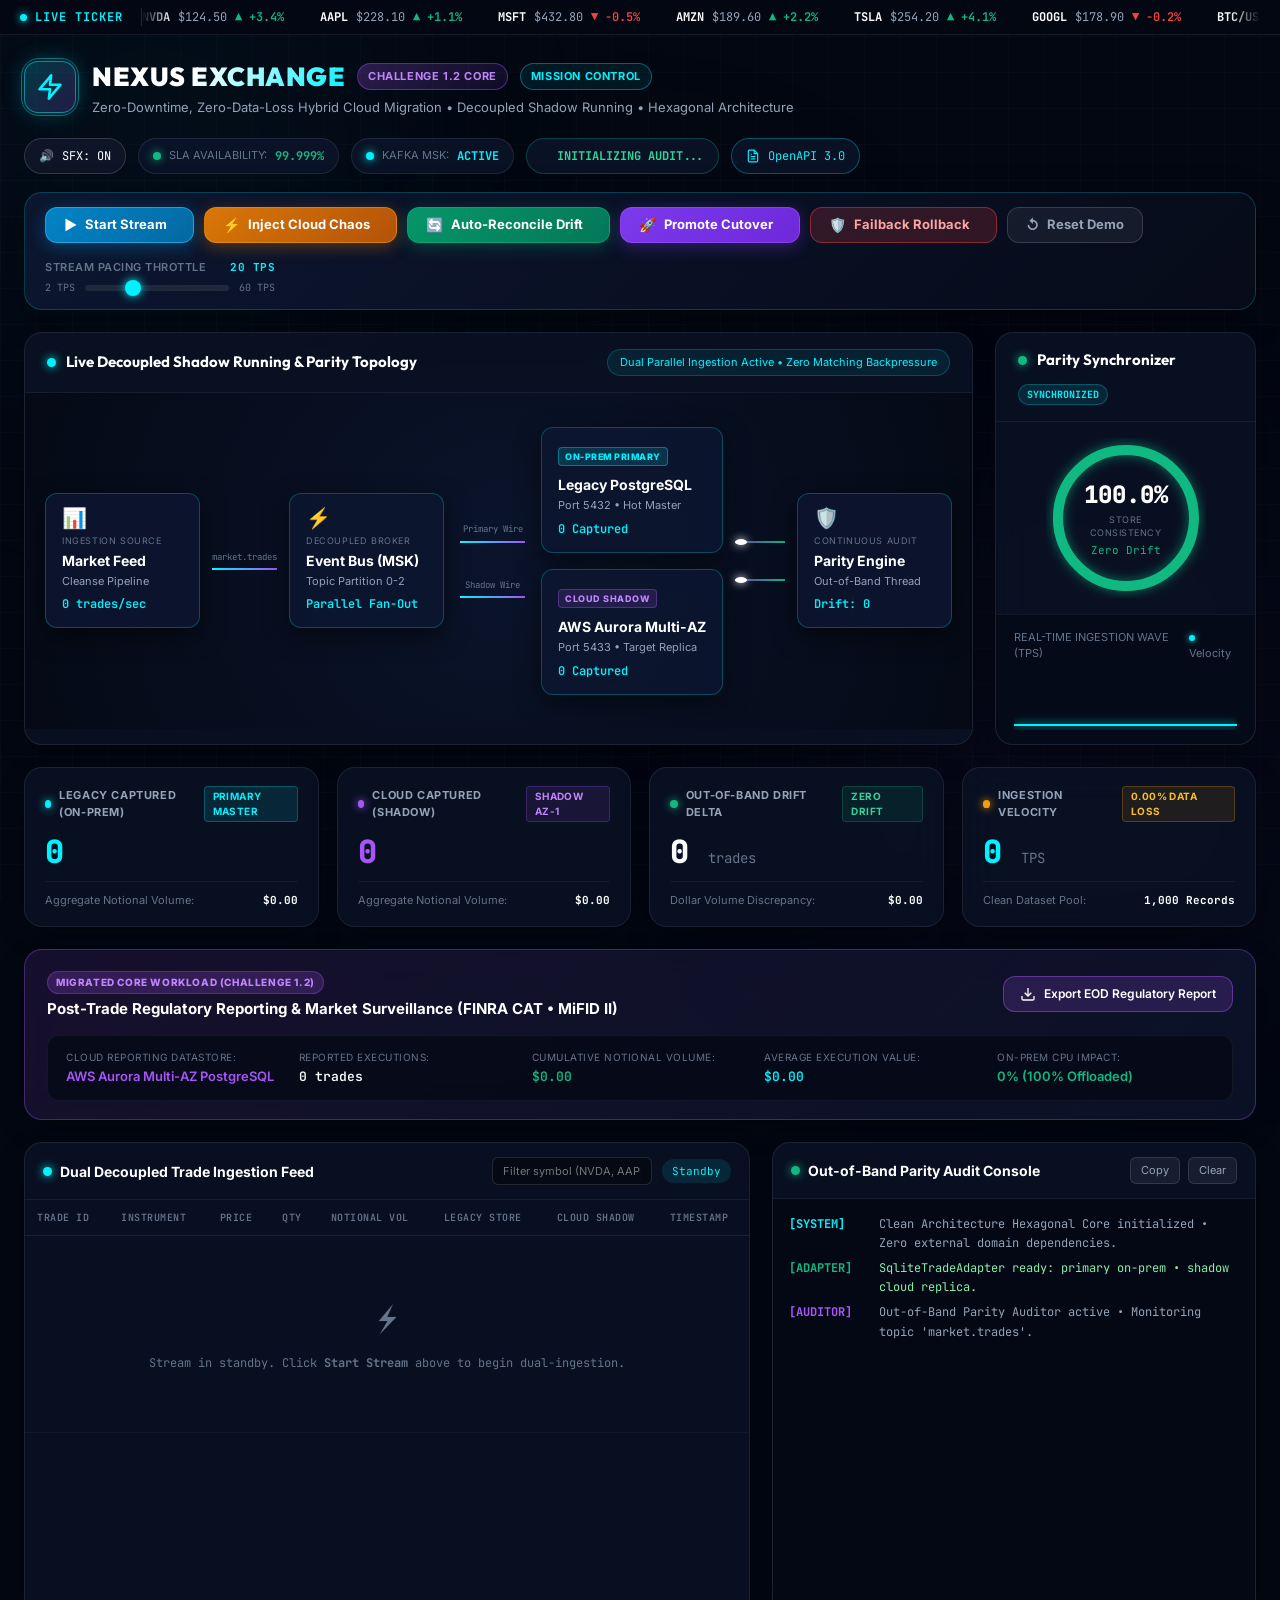
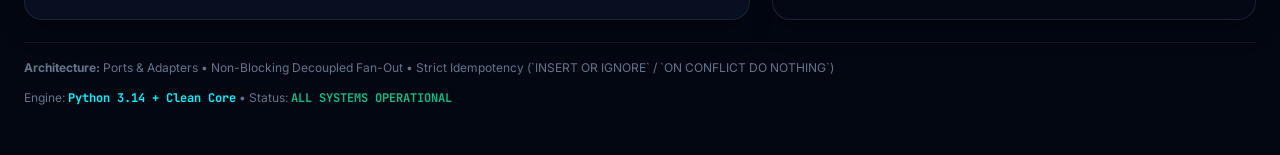
==== commit 67b87a38: "fix(ui): resolve button resets, horizontal schematic layout, and relative asset paths" ====
--- a/web/index.html
+++ b/web/index.html
@@ -8,7 +8,7 @@
   <link rel="preconnect" href="https://fonts.googleapis.com">
   <link rel="preconnect" href="https://fonts.gstatic.com" crossorigin>
   <link href="https://fonts.googleapis.com/css2?family=Inter:wght@300;400;500;600;700&family=JetBrains+Mono:wght@400;500;700&family=Outfit:wght@400;600;700;800;900&display=swap" rel="stylesheet">
-  <link rel="stylesheet" href="/style.css">
+  <link rel="stylesheet" href="style.css">
 </head>
 <body class="cyber-theme">
   <!-- Dynamic Ambient Mesh & Grid Background -->
@@ -499,6 +499,6 @@
     </div>
   </div>
 
-  <script src="/app.js"></script>
+  <script src="app.js"></script>
 </body>
 </html>
--- a/web/style.css
+++ b/web/style.css
@@ -0,0 +1,1592 @@
+/* ==========================================================================
+   NEXUS EXCHANGE - NEXT-GEN MISSION CONTROL STYLESHEET
+   Cyberpunk / Bloomberg Terminal Next-Gen Holographic Aesthetic
+   Clean Architecture & Zero-Downtime Hybrid Cloud Migration (Challenge 1.2)
+   ========================================================================== */
+
+:root {
+  /* Obsidian Deep Space Palette */
+  --bg-deep: #030712;
+  --bg-card: rgba(10, 18, 36, 0.88);
+  --bg-card-hover: rgba(16, 29, 58, 0.95);
+  --bg-inner: rgba(6, 11, 24, 0.9);
+  --border-glass: rgba(255, 255, 255, 0.08);
+  --border-glow-cyan: rgba(0, 242, 254, 0.4);
+  --border-glow-purple: rgba(168, 85, 247, 0.4);
+  --border-glow-green: rgba(16, 185, 129, 0.4);
+
+  /* High-Contrast Cyber Neon Accents */
+  --neon-cyan: #00f2fe;
+  --neon-cyan-glow: rgba(0, 242, 254, 0.4);
+  --neon-purple: #a855f7;
+  --neon-purple-glow: rgba(168, 85, 247, 0.4);
+  --neon-green: #10b981;
+  --neon-green-glow: rgba(16, 185, 129, 0.4);
+  --neon-amber: #f59e0b;
+  --neon-amber-glow: rgba(245, 158, 11, 0.4);
+  --neon-crimson: #ff0055;
+  --neon-crimson-glow: rgba(255, 0, 85, 0.5);
+  --neon-gold: #fbbf24;
+
+  /* Typography */
+  --font-display: 'Outfit', -apple-system, sans-serif;
+  --font-sans: 'Inter', -apple-system, sans-serif;
+  --font-mono: 'JetBrains Mono', 'Fira Code', monospace;
+
+  /* Text Colors */
+  --text-main: #f8fafc;
+  --text-dim: #94a3b8;
+  --text-muted: #64748b;
+
+  /* Radii */
+  --radius-sm: 6px;
+  --radius-md: 12px;
+  --radius-lg: 18px;
+  --radius-pill: 9999px;
+
+  /* Shadows */
+  --shadow-subtle: 0 10px 30px -10px rgba(0, 0, 0, 0.7);
+  --shadow-glow-cyan: 0 0 25px -4px rgba(0, 242, 254, 0.4);
+  --shadow-glow-purple: 0 0 25px -4px rgba(168, 85, 247, 0.4);
+  --shadow-glow-crimson: 0 0 35px 2px rgba(255, 0, 85, 0.5);
+}
+
+/* ==========================================================================
+   Base & Strict Universal Reset
+   ========================================================================== */
+*, *::before, *::after {
+  box-sizing: border-box;
+  margin: 0;
+  padding: 0;
+}
+
+button {
+  all: unset;
+  box-sizing: border-box;
+  cursor: pointer;
+  display: inline-flex;
+  align-items: center;
+  justify-content: center;
+  user-select: none;
+  -webkit-appearance: none;
+  appearance: none;
+}
+
+body.cyber-theme {
+  background-color: var(--bg-deep);
+  color: var(--text-main);
+  font-family: var(--font-sans);
+  line-height: 1.5;
+  min-height: 100vh;
+  position: relative;
+  overflow-x: hidden;
+  -webkit-font-smoothing: antialiased;
+}
+
+/* Typography Utilities */
+.mono { font-family: var(--font-mono); }
+.text-cyan { color: var(--neon-cyan); }
+.text-green { color: var(--neon-green); }
+.text-legacy { color: var(--neon-cyan); }
+.text-cloud { color: var(--neon-purple); }
+.text-warn { color: var(--neon-amber); }
+.text-danger { color: var(--neon-crimson); }
+.font-semibold { font-weight: 600; }
+
+/* Ambient Animated Glow Mesh */
+.ambient-glow {
+  position: fixed;
+  border-radius: 50%;
+  filter: blur(140px);
+  pointer-events: none;
+  z-index: 0;
+  opacity: 0.35;
+  animation: floatOrb 22s infinite alternate ease-in-out;
+}
+
+.orb-1 {
+  width: 550px;
+  height: 550px;
+  background: radial-gradient(circle, rgba(0, 242, 254, 0.3), transparent 70%);
+  top: -120px;
+  left: -120px;
+}
+
+.orb-2 {
+  width: 650px;
+  height: 650px;
+  background: radial-gradient(circle, rgba(168, 85, 247, 0.25), transparent 70%);
+  bottom: -150px;
+  right: -100px;
+  animation-duration: 26s;
+}
+
+.orb-3 {
+  width: 500px;
+  height: 500px;
+  background: radial-gradient(circle, rgba(16, 185, 129, 0.18), transparent 70%);
+  top: 45%;
+  left: 50%;
+  transform: translate(-50%, -50%);
+  animation-duration: 19s;
+}
+
+@keyframes floatOrb {
+  0% { transform: translate(0, 0) scale(1); }
+  50% { transform: translate(40px, -30px) scale(1.08); }
+  100% { transform: translate(-30px, 40px) scale(0.95); }
+}
+
+/* Geometric Cyber Grid Overlay */
+.cyber-grid-overlay {
+  position: fixed;
+  top: 0;
+  left: 0;
+  width: 100vw;
+  height: 100vh;
+  background-image: 
+    linear-gradient(to right, rgba(255, 255, 255, 0.02) 1px, transparent 1px),
+    linear-gradient(to bottom, rgba(255, 255, 255, 0.02) 1px, transparent 1px);
+  background-size: 36px 36px;
+  pointer-events: none;
+  z-index: 1;
+}
+
+/* Main Container */
+.app-container {
+  position: relative;
+  z-index: 2;
+  max-width: 1720px;
+  margin: 0 auto;
+  padding: 0 24px 32px 24px;
+}
+
+/* ==========================================================================
+   Top Marquee Ticker Tape
+   ========================================================================== */
+.market-ticker-wrap {
+  position: relative;
+  z-index: 10;
+  display: flex;
+  align-items: center;
+  background: rgba(4, 8, 19, 0.95);
+  border-bottom: 1px solid rgba(255, 255, 255, 0.08);
+  padding: 8px 20px;
+  overflow: hidden;
+  font-size: 12px;
+  font-family: var(--font-mono);
+}
+
+.ticker-label {
+  display: flex;
+  align-items: center;
+  gap: 8px;
+  color: var(--neon-cyan);
+  font-weight: 700;
+  letter-spacing: 1px;
+  padding-right: 18px;
+  border-right: 1px solid rgba(255, 255, 255, 0.12);
+  white-space: nowrap;
+}
+
+.live-dot {
+  width: 7px;
+  height: 7px;
+  background: var(--neon-cyan);
+  border-radius: 50%;
+  box-shadow: 0 0 8px var(--neon-cyan);
+  animation: pulseNeon 1.5s infinite;
+}
+
+.ticker-tape {
+  overflow: hidden;
+  white-space: nowrap;
+  flex: 1;
+  mask-image: linear-gradient(to right, transparent, black 30px, black calc(100% - 30px), transparent);
+}
+
+.ticker-track {
+  display: inline-flex;
+  gap: 36px;
+  animation: marqueeRoll 30s linear infinite;
+}
+
+.ticker-track:hover {
+  animation-play-state: paused;
+}
+
+.ticker-item {
+  display: inline-flex;
+  align-items: center;
+  gap: 8px;
+}
+
+.ticker-item .sym { color: #fff; }
+.ticker-item .val { color: var(--text-dim); }
+.ticker-item .up { color: #10b981; font-weight: 600; }
+.ticker-item .down { color: #ef4444; font-weight: 600; }
+
+@keyframes marqueeRoll {
+  0% { transform: translateX(0); }
+  100% { transform: translateX(-50%); }
+}
+
+/* ==========================================================================
+   Glassmorphic Card Primitives
+   ========================================================================== */
+.glass-card {
+  background: var(--bg-card);
+  backdrop-filter: blur(20px);
+  -webkit-backdrop-filter: blur(20px);
+  border: 1px solid var(--border-glass);
+  border-radius: var(--radius-lg);
+  box-shadow: var(--shadow-subtle);
+  transition: transform 0.25s ease, border-color 0.25s ease, box-shadow 0.25s ease;
+}
+
+.glass-card:hover {
+  border-color: rgba(255, 255, 255, 0.14);
+}
+
+/* ==========================================================================
+   Header & Telemetry Cluster
+   ========================================================================== */
+.app-header {
+  display: flex;
+  justify-content: space-between;
+  align-items: center;
+  padding: 22px 0 18px 0;
+  flex-wrap: wrap;
+  gap: 20px;
+}
+
+.header-brand {
+  display: flex;
+  align-items: center;
+  gap: 16px;
+}
+
+.brand-logo-frame {
+  position: relative;
+  width: 52px;
+  height: 52px;
+  background: linear-gradient(135deg, rgba(0, 242, 254, 0.2), rgba(168, 85, 247, 0.2));
+  border: 1px solid rgba(0, 242, 254, 0.5);
+  border-radius: 14px;
+  display: flex;
+  align-items: center;
+  justify-content: center;
+  color: var(--neon-cyan);
+  box-shadow: var(--shadow-glow-cyan);
+}
+
+.brand-icon-spin {
+  display: flex;
+  align-items: center;
+  justify-content: center;
+}
+
+.logo-pulse-ring {
+  position: absolute;
+  top: -4px;
+  left: -4px;
+  right: -4px;
+  bottom: -4px;
+  border-radius: 18px;
+  border: 1px solid rgba(0, 242, 254, 0.4);
+  animation: pulseScale 2.5s infinite ease-out;
+}
+
+@keyframes pulseScale {
+  0% { transform: scale(1); opacity: 0.8; }
+  100% { transform: scale(1.2); opacity: 0; }
+}
+
+.brand-title-row {
+  display: flex;
+  align-items: center;
+  gap: 12px;
+  flex-wrap: wrap;
+}
+
+.brand-title {
+  font-family: var(--font-display);
+  font-size: 26px;
+  font-weight: 900;
+  letter-spacing: 0.5px;
+  background: linear-gradient(120deg, #ffffff 40%, var(--neon-cyan) 100%);
+  -webkit-background-clip: text;
+  -webkit-text-fill-color: transparent;
+}
+
+.badge-pill {
+  font-size: 11px;
+  font-weight: 700;
+  padding: 4px 10px;
+  border-radius: var(--radius-pill);
+  letter-spacing: 0.6px;
+  text-transform: uppercase;
+}
+
+.badge-pill.gradient-purple {
+  background: linear-gradient(135deg, rgba(168, 85, 247, 0.25), rgba(168, 85, 247, 0.08));
+  border: 1px solid rgba(168, 85, 247, 0.4);
+  color: #c084fc;
+}
+
+.badge-pill.outline-cyan {
+  background: rgba(0, 242, 254, 0.08);
+  border: 1px solid rgba(0, 242, 254, 0.35);
+  color: var(--neon-cyan);
+}
+
+.brand-subtitle {
+  font-size: 13px;
+  color: var(--text-dim);
+  margin-top: 2px;
+}
+
+/* Header Telemetry Cluster */
+.header-telemetry-cluster {
+  display: flex;
+  align-items: center;
+  gap: 12px;
+  flex-wrap: wrap;
+}
+
+.telemetry-pill {
+  display: flex;
+  align-items: center;
+  gap: 8px;
+  padding: 8px 14px;
+  background: rgba(11, 20, 42, 0.85);
+  border: 1px solid rgba(255, 255, 255, 0.09);
+  border-radius: var(--radius-pill);
+  font-size: 12px;
+  backdrop-filter: blur(10px);
+}
+
+.telemetry-pill .label {
+  color: var(--text-muted);
+  font-size: 11px;
+}
+
+.pulse-indicator {
+  width: 8px;
+  height: 8px;
+  border-radius: 50%;
+}
+
+.pulse-indicator.green {
+  background: var(--neon-green);
+  box-shadow: 0 0 10px var(--neon-green);
+  animation: pulseNeon 2s infinite;
+}
+
+.pulse-indicator.cyan {
+  background: var(--neon-cyan);
+  box-shadow: 0 0 10px var(--neon-cyan);
+  animation: pulseNeon 2s infinite;
+}
+
+.pulse-indicator.amber {
+  background: var(--neon-amber);
+  box-shadow: 0 0 10px var(--neon-amber);
+  animation: pulseNeon 1s infinite;
+}
+
+.pulse-indicator.red {
+  background: var(--neon-crimson);
+  box-shadow: 0 0 12px var(--neon-crimson);
+  animation: pulseDanger 0.8s infinite;
+}
+
+@keyframes pulseNeon {
+  0%, 100% { opacity: 1; transform: scale(1); }
+  50% { opacity: 0.4; transform: scale(0.9); }
+}
+
+@keyframes pulseDanger {
+  0%, 100% { opacity: 1; transform: scale(1.15); }
+  50% { opacity: 0.3; transform: scale(0.85); }
+}
+
+.parity-pill {
+  border-color: rgba(16, 185, 129, 0.3);
+  color: #34d399;
+}
+
+.parity-pill.alert {
+  border-color: rgba(255, 0, 85, 0.4);
+  color: #ff4d79;
+  background: rgba(255, 0, 85, 0.1);
+}
+
+.api-docs-pill {
+  text-decoration: none;
+  color: var(--neon-cyan);
+  border-color: rgba(0, 242, 254, 0.3);
+  transition: all 0.2s ease;
+}
+
+.api-docs-pill:hover {
+  background: rgba(0, 242, 254, 0.15);
+  border-color: var(--neon-cyan);
+}
+
+.audio-btn {
+  background: rgba(15, 23, 42, 0.9);
+  cursor: pointer;
+  border-color: rgba(255, 255, 255, 0.15);
+  color: #fff;
+  transition: all 0.2s ease;
+}
+
+.audio-btn:hover {
+  border-color: var(--neon-cyan);
+  background: rgba(0, 242, 254, 0.1);
+}
+
+/* ==========================================================================
+   Holographic Command Deck (Controls Bar)
+   ========================================================================== */
+.command-deck {
+  display: flex;
+  justify-content: space-between;
+  align-items: center;
+  padding: 14px 20px;
+  margin-bottom: 22px;
+  flex-wrap: wrap;
+  gap: 16px;
+  background: linear-gradient(135deg, rgba(13, 24, 51, 0.92), rgba(7, 12, 26, 0.92));
+  border: 1px solid rgba(0, 242, 254, 0.2);
+  border-radius: var(--radius-lg);
+  box-shadow: 0 8px 32px rgba(0, 0, 0, 0.4);
+}
+
+.command-actions {
+  display: flex;
+  align-items: center;
+  gap: 10px;
+  flex-wrap: wrap;
+}
+
+.cmd-btn {
+  position: relative;
+  display: inline-flex !important;
+  align-items: center !important;
+  justify-content: center !important;
+  gap: 8px;
+  padding: 10px 18px;
+  border-radius: var(--radius-md);
+  font-family: var(--font-sans);
+  font-size: 13px;
+  font-weight: 700;
+  cursor: pointer !important;
+  border: 1px solid transparent;
+  transition: all 0.2s cubic-bezier(0.16, 1, 0.3, 1);
+  overflow: hidden;
+  text-decoration: none;
+  line-height: 1;
+}
+
+.cmd-btn:active {
+  transform: scale(0.97);
+}
+
+.cmd-icon {
+  font-size: 14px;
+  line-height: 1;
+}
+
+/* Button 1: Start/Pause Stream */
+.btn-primary {
+  background: linear-gradient(135deg, #0284c7, #0369a1) !important;
+  color: #ffffff !important;
+  border-color: rgba(56, 189, 248, 0.6) !important;
+  box-shadow: 0 4px 16px rgba(2, 132, 199, 0.4) !important;
+}
+
+.btn-primary:hover {
+  background: linear-gradient(135deg, #0ea5e9, #0284c7) !important;
+  box-shadow: 0 0 22px rgba(14, 165, 233, 0.6) !important;
+  transform: translateY(-1px);
+}
+
+/* Button 2: Inject Cloud Chaos */
+.btn-chaos {
+  background: linear-gradient(135deg, #d97706, #b45309) !important;
+  color: #ffffff !important;
+  border-color: rgba(245, 158, 11, 0.5) !important;
+  box-shadow: 0 4px 16px rgba(217, 119, 6, 0.35) !important;
+}
+
+.btn-chaos:hover {
+  background: linear-gradient(135deg, #f59e0b, #d97706) !important;
+  box-shadow: 0 0 22px rgba(245, 158, 11, 0.6) !important;
+  transform: translateY(-1px);
+}
+
+.btn-chaos.active {
+  background: linear-gradient(135deg, #e11d48, #be123c) !important;
+  border-color: #f43f5e !important;
+  box-shadow: var(--shadow-glow-crimson) !important;
+  animation: pulseDanger 1s infinite alternate;
+}
+
+/* Button 3: Auto-Reconcile Drift */
+.btn-reconcile {
+  background: linear-gradient(135deg, #059669, #047857) !important;
+  color: #ffffff !important;
+  border-color: rgba(16, 185, 129, 0.5) !important;
+  box-shadow: 0 4px 16px rgba(5, 150, 105, 0.35) !important;
+}
+
+.btn-reconcile:hover {
+  background: linear-gradient(135deg, #10b981, #059669) !important;
+  box-shadow: 0 0 22px rgba(16, 185, 129, 0.6) !important;
+  transform: translateY(-1px);
+}
+
+/* Button 4: Promote Cutover */
+.btn-cutover {
+  background: linear-gradient(135deg, #7c3aed, #6d28d9) !important;
+  color: #ffffff !important;
+  border-color: rgba(168, 85, 247, 0.5) !important;
+  box-shadow: 0 4px 16px rgba(124, 58, 237, 0.35) !important;
+}
+
+.btn-cutover:hover {
+  background: linear-gradient(135deg, #9333ea, #7c3aed) !important;
+  box-shadow: 0 0 22px rgba(168, 85, 247, 0.6) !important;
+  transform: translateY(-1px);
+}
+
+.btn-cutover.promoted {
+  background: linear-gradient(135deg, #10b981, #059669) !important;
+  border-color: #34d399 !important;
+}
+
+/* Button 5: Failback Rollback */
+.btn-rollback {
+  background: rgba(239, 68, 68, 0.18) !important;
+  color: #fca5a5 !important;
+  border-color: rgba(239, 68, 68, 0.45) !important;
+}
+
+.btn-rollback:hover {
+  background: rgba(239, 68, 68, 0.32) !important;
+  border-color: #ef4444 !important;
+  color: #ffffff !important;
+  box-shadow: 0 0 18px rgba(239, 68, 68, 0.4) !important;
+  transform: translateY(-1px);
+}
+
+/* Button 6: Reset Demo */
+.btn-reset {
+  background: rgba(255, 255, 255, 0.06) !important;
+  color: var(--text-dim) !important;
+  border-color: rgba(255, 255, 255, 0.15) !important;
+}
+
+.btn-reset:hover {
+  background: rgba(255, 255, 255, 0.14) !important;
+  color: #ffffff !important;
+  border-color: rgba(255, 255, 255, 0.3) !important;
+  transform: translateY(-1px);
+}
+
+/* Pacing Throttle */
+.command-pacing {
+  display: flex;
+  flex-direction: column;
+  gap: 5px;
+  min-width: 230px;
+}
+
+.pacing-header {
+  display: flex;
+  justify-content: space-between;
+  align-items: center;
+  font-size: 11px;
+  letter-spacing: 0.5px;
+}
+
+.pacing-label {
+  color: var(--text-muted);
+  font-weight: 600;
+}
+
+.slider-row {
+  display: flex;
+  align-items: center;
+  gap: 10px;
+}
+
+.pacing-sub {
+  font-size: 10px;
+  color: var(--text-muted);
+  font-family: var(--font-mono);
+}
+
+.neon-slider {
+  flex: 1;
+  -webkit-appearance: none;
+  appearance: none;
+  height: 6px;
+  border-radius: 3px;
+  background: #1e293b;
+  outline: none;
+}
+
+.neon-slider::-webkit-slider-thumb {
+  -webkit-appearance: none;
+  width: 16px;
+  height: 16px;
+  border-radius: 50%;
+  background: var(--neon-cyan);
+  cursor: pointer;
+  box-shadow: 0 0 10px var(--neon-cyan);
+}
+
+/* ==========================================================================
+   Hero Grid: Topology Stage & Synchronizer Radial Gauge
+   ========================================================================== */
+.hero-grid {
+  display: grid;
+  grid-template-columns: 2.2fr 1fr;
+  gap: 22px;
+  margin-bottom: 22px;
+}
+
+@media (max-width: 1240px) {
+  .hero-grid { grid-template-columns: 1fr; }
+}
+
+.deck-header {
+  display: flex;
+  justify-content: space-between;
+  align-items: center;
+  padding: 16px 22px;
+  border-bottom: 1px solid rgba(255, 255, 255, 0.06);
+  flex-wrap: wrap;
+  gap: 12px;
+}
+
+.deck-title-group {
+  display: flex;
+  align-items: center;
+  gap: 10px;
+}
+
+.deck-title-group h2, .deck-title-group h3 {
+  font-family: var(--font-display);
+  font-size: 15px;
+  font-weight: 700;
+  color: #fff;
+}
+
+.status-pip {
+  width: 9px;
+  height: 9px;
+  border-radius: 50%;
+}
+
+.status-pip.pulse-cyan {
+  background: var(--neon-cyan);
+  box-shadow: 0 0 10px var(--neon-cyan);
+  animation: pulseNeon 2s infinite;
+}
+
+.status-pip.pulse-green {
+  background: var(--neon-green);
+  box-shadow: 0 0 10px var(--neon-green);
+  animation: pulseNeon 2s infinite;
+}
+
+.topology-state-pill {
+  font-size: 11px;
+  color: var(--neon-cyan);
+  background: rgba(0, 242, 254, 0.08);
+  padding: 4px 12px;
+  border-radius: var(--radius-pill);
+  border: 1px solid rgba(0, 242, 254, 0.2);
+}
+
+.topology-state-pill.chaos {
+  color: #ff4d79;
+  background: rgba(255, 0, 85, 0.12);
+  border-color: rgba(255, 0, 85, 0.35);
+}
+
+/* ==========================================================================
+   Topology Visualizer Interactive Stage
+   Fixed robust schematic layout that NEVER collapses into a vertical list
+   ========================================================================== */
+.interactive-topology-stage {
+  position: relative;
+  min-height: 320px;
+  padding: 24px 20px;
+  overflow-x: auto;
+  overflow-y: hidden;
+  background: radial-gradient(circle at 50% 50%, rgba(13, 27, 58, 0.4), rgba(4, 8, 19, 0.8));
+}
+
+.topo-canvas {
+  position: absolute;
+  top: 0;
+  left: 0;
+  width: 100%;
+  height: 100%;
+  pointer-events: none;
+  z-index: 1;
+}
+
+.topo-nodes-overlay {
+  position: relative;
+  z-index: 2;
+  display: flex;
+  align-items: center;
+  justify-content: space-between;
+  min-width: 820px;
+  gap: 12px;
+  padding: 10px 0;
+}
+
+/* Individual Topology Card */
+.topo-card {
+  position: relative;
+  background: rgba(12, 22, 46, 0.94);
+  border: 1px solid rgba(0, 242, 254, 0.25);
+  border-radius: var(--radius-md);
+  padding: 14px 16px;
+  min-width: 155px;
+  max-width: 190px;
+  flex: 0 0 auto;
+  cursor: pointer;
+  transition: all 0.25s cubic-bezier(0.16, 1, 0.3, 1);
+  box-shadow: 0 8px 24px rgba(0, 0, 0, 0.5);
+}
+
+.topo-card:hover {
+  transform: translateY(-3px);
+  border-color: var(--neon-cyan);
+  box-shadow: var(--shadow-glow-cyan);
+}
+
+.node-icon-bubble {
+  font-size: 20px;
+  line-height: 1;
+  margin-bottom: 6px;
+}
+
+.node-category {
+  font-size: 9px;
+  color: var(--text-muted);
+  text-transform: uppercase;
+  letter-spacing: 0.6px;
+  display: block;
+}
+
+.node-name {
+  font-size: 14px;
+  font-weight: 700;
+  color: #ffffff;
+  margin: 2px 0;
+  white-space: nowrap;
+}
+
+.node-tag {
+  font-size: 11px;
+  color: var(--text-dim);
+}
+
+.node-metric {
+  font-size: 12px;
+  margin-top: 6px;
+  font-weight: 600;
+  color: var(--neon-cyan);
+}
+
+.node-header-tag {
+  font-size: 9px;
+  font-weight: 800;
+  letter-spacing: 0.5px;
+  padding: 2px 6px;
+  border-radius: 4px;
+  margin-bottom: 6px;
+  display: inline-block;
+  text-transform: uppercase;
+}
+
+.legacy-badge {
+  background: rgba(0, 242, 254, 0.15);
+  color: var(--neon-cyan);
+  border: 1px solid rgba(0, 242, 254, 0.35);
+}
+
+.cloud-badge {
+  background: rgba(168, 85, 247, 0.15);
+  color: #c084fc;
+  border: 1px solid rgba(168, 85, 247, 0.35);
+}
+
+/* Node Cloud Broken / Promoted States */
+.node-cloud.chaos-broken {
+  border-color: var(--neon-crimson) !important;
+  background: rgba(255, 0, 85, 0.18) !important;
+  box-shadow: var(--shadow-glow-crimson) !important;
+  animation: pulseDanger 1s infinite alternate;
+}
+
+.node-cloud.promoted-master {
+  border-color: var(--neon-green) !important;
+  box-shadow: 0 0 30px rgba(16, 185, 129, 0.5) !important;
+}
+
+/* Center Stores Column */
+.stores-column {
+  display: flex;
+  flex-direction: column;
+  gap: 16px;
+  min-width: 175px;
+}
+
+/* Bifurcation & Auditor Wire Connectors */
+.bifurcation-block {
+  display: flex;
+  flex-direction: column;
+  justify-content: space-around;
+  gap: 36px;
+  min-width: 65px;
+  padding: 0 4px;
+}
+
+.auditor-wires {
+  display: flex;
+  flex-direction: column;
+  justify-content: space-around;
+  gap: 36px;
+  min-width: 50px;
+  position: relative;
+}
+
+.audit-tap {
+  width: 100%;
+  height: 2px;
+  background: linear-gradient(90deg, rgba(168, 85, 247, 0.6), var(--neon-green));
+  position: relative;
+}
+
+.audit-tap::after {
+  content: '';
+  position: absolute;
+  top: -2px;
+  left: 0;
+  width: 12px;
+  height: 6px;
+  background: #fff;
+  border-radius: 50%;
+  box-shadow: 0 0 8px #fff;
+  animation: beamFlow 1.4s infinite linear;
+}
+
+/* Wire Channels with Glowing Lasers */
+.wire-channel {
+  position: relative;
+  display: flex;
+  flex-direction: column;
+  align-items: center;
+  justify-content: center;
+  min-width: 65px;
+}
+
+.wire-tag {
+  font-size: 9px;
+  font-family: var(--font-mono);
+  color: var(--text-muted);
+  margin-bottom: 4px;
+  white-space: nowrap;
+}
+
+.wire-pulse-beam {
+  width: 100%;
+  height: 2px;
+  background: linear-gradient(90deg, var(--neon-cyan), var(--neon-purple));
+  position: relative;
+  overflow: hidden;
+}
+
+.wire-pulse-beam::after {
+  content: '';
+  position: absolute;
+  top: -2px;
+  left: -20px;
+  width: 20px;
+  height: 6px;
+  background: #ffffff;
+  border-radius: 50%;
+  box-shadow: 0 0 10px #ffffff;
+  animation: beamFlow 1.6s infinite linear;
+}
+
+@keyframes beamFlow {
+  0% { left: -20px; }
+  100% { left: 100%; }
+}
+
+.wire-channel.broken .wire-pulse-beam {
+  background: var(--neon-crimson);
+}
+
+.wire-channel.broken .wire-pulse-beam::after {
+  background: var(--neon-crimson);
+  box-shadow: 0 0 10px var(--neon-crimson);
+}
+
+/* ==========================================================================
+   Synchronizer Deck & Radial Gauge
+   ========================================================================== */
+.sync-deck {
+  display: flex;
+  flex-direction: column;
+  justify-content: space-between;
+}
+
+.badge-mini {
+  font-size: 10px;
+  font-weight: 700;
+  padding: 2px 8px;
+  border-radius: var(--radius-pill);
+  background: rgba(0, 242, 254, 0.1);
+  border: 1px solid rgba(0, 242, 254, 0.25);
+}
+
+.sync-gauge-container {
+  position: relative;
+  width: 160px;
+  height: 160px;
+  margin: 16px auto;
+}
+
+.radial-gauge {
+  width: 100%;
+  height: 100%;
+  transform: rotate(-90deg);
+}
+
+.gauge-bg {
+  fill: none;
+  stroke: rgba(255, 255, 255, 0.06);
+  stroke-width: 10;
+}
+
+.gauge-fill {
+  fill: none;
+  stroke: var(--neon-green);
+  stroke-width: 10;
+  stroke-linecap: round;
+  stroke-dasharray: 427;
+  stroke-dashoffset: 0;
+  transition: stroke-dashoffset 0.5s ease, stroke 0.5s ease;
+  filter: drop-shadow(0 0 6px rgba(16, 185, 129, 0.6));
+}
+
+.gauge-fill.drift-alert {
+  stroke: var(--neon-crimson);
+  filter: drop-shadow(0 0 8px rgba(255, 0, 85, 0.7));
+}
+
+.gauge-content {
+  position: absolute;
+  top: 50%;
+  left: 50%;
+  transform: translate(-50%, -50%);
+  text-align: center;
+  display: flex;
+  flex-direction: column;
+  align-items: center;
+}
+
+.gauge-percent {
+  font-size: 24px;
+  font-weight: 800;
+  color: #fff;
+}
+
+.gauge-caption {
+  font-size: 9px;
+  color: var(--text-muted);
+  letter-spacing: 0.5px;
+}
+
+.gauge-sub {
+  font-size: 11px;
+  color: var(--neon-green);
+  margin-top: 2px;
+}
+
+.live-chart-wrap {
+  padding: 14px 18px;
+  background: var(--bg-inner);
+  border-top: 1px solid rgba(255, 255, 255, 0.05);
+  border-radius: 0 0 var(--radius-lg) var(--radius-lg);
+}
+
+.chart-header {
+  display: flex;
+  justify-content: space-between;
+  font-size: 11px;
+  color: var(--text-muted);
+  margin-bottom: 8px;
+}
+
+.legend-dot {
+  display: inline-block;
+  width: 6px;
+  height: 6px;
+  border-radius: 50%;
+}
+
+.legend-dot.cyan { background: var(--neon-cyan); box-shadow: 0 0 6px var(--neon-cyan); }
+
+.wave-chart {
+  width: 100%;
+  height: 60px;
+  display: block;
+}
+
+/* ==========================================================================
+   KPI Metrics Grid
+   ========================================================================== */
+.kpi-deck-grid {
+  display: grid;
+  grid-template-columns: repeat(4, 1fr);
+  gap: 18px;
+  margin-bottom: 22px;
+}
+
+@media (max-width: 1080px) {
+  .kpi-deck-grid { grid-template-columns: repeat(2, 1fr); }
+}
+
+@media (max-width: 640px) {
+  .kpi-deck-grid { grid-template-columns: 1fr; }
+}
+
+.kpi-card {
+  padding: 18px 20px;
+  position: relative;
+  overflow: hidden;
+}
+
+.kpi-card-header {
+  display: flex;
+  justify-content: space-between;
+  align-items: center;
+  margin-bottom: 12px;
+}
+
+.kpi-label-wrap {
+  display: flex;
+  align-items: center;
+  gap: 8px;
+}
+
+.kpi-dot {
+  width: 8px;
+  height: 8px;
+  border-radius: 50%;
+}
+
+.kpi-dot.legacy { background: var(--neon-cyan); box-shadow: 0 0 8px var(--neon-cyan); }
+.kpi-dot.cloud { background: var(--neon-purple); box-shadow: 0 0 8px var(--neon-purple); }
+.kpi-dot.drift { background: var(--neon-green); box-shadow: 0 0 8px var(--neon-green); }
+.kpi-dot.drift.alert { background: var(--neon-crimson); box-shadow: 0 0 10px var(--neon-crimson); }
+.kpi-dot.tps { background: var(--neon-amber); box-shadow: 0 0 8px var(--neon-amber); }
+
+.kpi-label {
+  font-size: 11px;
+  font-weight: 700;
+  color: var(--text-dim);
+  text-transform: uppercase;
+  letter-spacing: 0.6px;
+}
+
+.badge-chip {
+  font-size: 10px;
+  font-weight: 700;
+  padding: 2px 8px;
+  border-radius: 4px;
+  letter-spacing: 0.4px;
+}
+
+.badge-chip.legacy {
+  background: rgba(0, 242, 254, 0.1);
+  color: var(--neon-cyan);
+  border: 1px solid rgba(0, 242, 254, 0.25);
+}
+
+.badge-chip.cloud {
+  background: rgba(168, 85, 247, 0.1);
+  color: #c084fc;
+  border: 1px solid rgba(168, 85, 247, 0.25);
+}
+
+.badge-chip.drift {
+  background: rgba(16, 185, 129, 0.1);
+  color: #34d399;
+  border: 1px solid rgba(16, 185, 129, 0.25);
+}
+
+.badge-chip.drift.alert {
+  background: rgba(255, 0, 85, 0.15);
+  color: #ff4d79;
+  border-color: rgba(255, 0, 85, 0.4);
+}
+
+.badge-chip.tps {
+  background: rgba(245, 158, 11, 0.1);
+  color: #fbbf24;
+  border: 1px solid rgba(245, 158, 11, 0.25);
+}
+
+.kpi-main-val {
+  font-size: 32px;
+  font-weight: 800;
+  line-height: 1.1;
+  margin-bottom: 12px;
+}
+
+.kpi-main-val .unit {
+  font-size: 14px;
+  color: var(--text-muted);
+  font-weight: 400;
+}
+
+.kpi-footer-row {
+  display: flex;
+  justify-content: space-between;
+  align-items: center;
+  font-size: 11px;
+  color: var(--text-muted);
+  padding-top: 10px;
+  border-top: 1px solid rgba(255, 255, 255, 0.05);
+}
+
+.kpi-footer-row strong {
+  color: #fff;
+}
+
+/* ==========================================================================
+   Migrated Core Workload: Regulatory Reporting Ribbon
+   ========================================================================== */
+.reporting-workload-card {
+  padding: 18px 22px;
+  margin-bottom: 22px;
+  background: linear-gradient(135deg, rgba(168, 85, 247, 0.12), rgba(11, 19, 40, 0.9));
+  border: 1px solid rgba(168, 85, 247, 0.35);
+}
+
+.workload-header {
+  display: flex;
+  justify-content: space-between;
+  align-items: center;
+  flex-wrap: wrap;
+  gap: 14px;
+  margin-bottom: 14px;
+}
+
+.workload-badge-pill {
+  font-size: 10px;
+  font-weight: 800;
+  letter-spacing: 0.6px;
+  color: #c084fc;
+  background: rgba(168, 85, 247, 0.2);
+  padding: 3px 8px;
+  border-radius: var(--radius-pill);
+  display: inline-block;
+  margin-bottom: 4px;
+  border: 1px solid rgba(168, 85, 247, 0.3);
+}
+
+.workload-title-box h3 {
+  font-size: 15px;
+  font-weight: 700;
+  color: #fff;
+}
+
+.btn-download {
+  display: inline-flex !important;
+  align-items: center !important;
+  gap: 8px;
+  padding: 8px 16px;
+  background: rgba(168, 85, 247, 0.18) !important;
+  border: 1px solid rgba(168, 85, 247, 0.45) !important;
+  border-radius: var(--radius-md);
+  color: #ffffff !important;
+  font-size: 12px;
+  font-weight: 600;
+  cursor: pointer !important;
+  transition: all 0.2s ease;
+}
+
+.btn-download:hover {
+  background: rgba(168, 85, 247, 0.35) !important;
+  box-shadow: 0 0 16px rgba(168, 85, 247, 0.5) !important;
+}
+
+.workload-ribbon-grid {
+  display: grid;
+  grid-template-columns: repeat(5, 1fr);
+  gap: 16px;
+  background: var(--bg-inner);
+  padding: 14px 18px;
+  border-radius: var(--radius-md);
+  border: 1px solid rgba(255, 255, 255, 0.05);
+}
+
+@media (max-width: 992px) {
+  .workload-ribbon-grid { grid-template-columns: repeat(2, 1fr); }
+}
+
+.ribbon-item {
+  display: flex;
+  flex-direction: column;
+  gap: 2px;
+}
+
+.ribbon-lbl {
+  font-size: 10px;
+  color: var(--text-muted);
+  text-transform: uppercase;
+  letter-spacing: 0.5px;
+}
+
+.ribbon-val {
+  font-size: 13px;
+  font-weight: 600;
+}
+
+/* ==========================================================================
+   Workspace Layout (Dual Ingestion Feed & Audit Console)
+   ========================================================================== */
+.workspace-layout {
+  display: grid;
+  grid-template-columns: 3fr 2fr;
+  gap: 22px;
+  margin-bottom: 22px;
+}
+
+@media (max-width: 1080px) {
+  .workspace-layout { grid-template-columns: 1fr; }
+}
+
+.panel-header-row {
+  display: flex;
+  justify-content: space-between;
+  align-items: center;
+  padding: 14px 18px;
+  border-bottom: 1px solid rgba(255, 255, 255, 0.06);
+  flex-wrap: wrap;
+  gap: 12px;
+}
+
+.panel-heading {
+  display: flex;
+  align-items: center;
+  gap: 8px;
+}
+
+.panel-heading h3 {
+  font-size: 14px;
+  font-weight: 700;
+  color: #fff;
+}
+
+.feed-tools {
+  display: flex;
+  align-items: center;
+  gap: 10px;
+}
+
+.search-input {
+  background: rgba(0, 0, 0, 0.4);
+  border: 1px solid rgba(255, 255, 255, 0.12);
+  border-radius: var(--radius-sm);
+  color: #fff;
+  font-size: 11px;
+  font-family: var(--font-sans);
+  padding: 6px 10px;
+  outline: none;
+  width: 160px;
+  transition: all 0.2s ease;
+}
+
+.search-input:focus {
+  border-color: var(--neon-cyan);
+  box-shadow: 0 0 10px rgba(0, 242, 254, 0.25);
+  width: 190px;
+}
+
+.feed-badge {
+  font-size: 11px;
+  color: var(--neon-cyan);
+  background: rgba(0, 242, 254, 0.1);
+  padding: 4px 10px;
+  border-radius: var(--radius-pill);
+}
+
+/* Feed Table */
+.table-scroll-wrap {
+  max-height: 420px;
+  overflow-y: auto;
+}
+
+.cyber-table {
+  width: 100%;
+  border-collapse: collapse;
+  font-size: 12px;
+  font-family: var(--font-mono);
+}
+
+.cyber-table thead {
+  position: sticky;
+  top: 0;
+  background: #080f22;
+  z-index: 5;
+}
+
+.cyber-table th {
+  padding: 10px 12px;
+  text-align: left;
+  color: var(--text-muted);
+  font-weight: 600;
+  font-size: 10px;
+  letter-spacing: 0.5px;
+  text-transform: uppercase;
+  border-bottom: 1px solid rgba(255, 255, 255, 0.08);
+}
+
+.cyber-table td {
+  padding: 9px 12px;
+  border-bottom: 1px solid rgba(255, 255, 255, 0.04);
+}
+
+.cyber-table tr:hover td {
+  background: rgba(0, 242, 254, 0.04);
+  cursor: pointer;
+}
+
+.store-pill {
+  font-size: 10px;
+  padding: 2px 6px;
+  border-radius: 4px;
+  font-weight: 700;
+}
+
+.store-pill.stored {
+  background: rgba(16, 185, 129, 0.15);
+  color: #34d399;
+}
+
+.store-pill.dropped {
+  background: rgba(255, 0, 85, 0.2);
+  color: #ff4d79;
+}
+
+.store-pill.replayed {
+  background: rgba(0, 242, 254, 0.15);
+  color: var(--neon-cyan);
+}
+
+.empty-state-row td {
+  text-align: center;
+  padding: 60px 20px;
+}
+
+.empty-feed-box {
+  display: flex;
+  flex-direction: column;
+  align-items: center;
+  gap: 10px;
+  color: var(--text-muted);
+}
+
+.empty-icon { font-size: 32px; }
+
+/* Console Terminal */
+.console-actions {
+  display: flex;
+  gap: 8px;
+}
+
+.console-btn {
+  background: rgba(255, 255, 255, 0.06) !important;
+  border: 1px solid rgba(255, 255, 255, 0.12) !important;
+  border-radius: var(--radius-sm);
+  color: var(--text-dim) !important;
+  font-size: 11px;
+  padding: 4px 10px;
+  cursor: pointer !important;
+}
+
+.console-btn:hover {
+  background: rgba(255, 255, 255, 0.15) !important;
+  color: #ffffff !important;
+}
+
+.cyber-terminal-box {
+  background: #040814;
+  height: 420px;
+  overflow-y: auto;
+  padding: 16px;
+  font-family: var(--font-mono);
+  font-size: 12px;
+  line-height: 1.6;
+  border-radius: 0 0 var(--radius-lg) var(--radius-lg);
+}
+
+.log-entry {
+  display: flex;
+  gap: 10px;
+  margin-bottom: 6px;
+}
+
+.log-tag {
+  color: var(--text-muted);
+  font-weight: 700;
+  min-width: 80px;
+}
+
+.log-entry.info .log-tag { color: var(--neon-cyan); }
+.log-entry.success .log-tag { color: var(--neon-green); }
+.log-entry.alert .log-tag { color: var(--neon-crimson); }
+.log-entry.audit .log-tag { color: var(--neon-purple); }
+
+.log-text { color: var(--text-dim); }
+.log-entry.alert .log-text { color: #fca5a5; font-weight: 700; }
+.log-entry.success .log-text { color: #86efac; }
+
+/* ==========================================================================
+   Footer
+   ========================================================================== */
+.app-footer-bar {
+  display: flex;
+  justify-content: space-between;
+  align-items: center;
+  padding: 16px 0;
+  border-top: 1px solid rgba(255, 255, 255, 0.07);
+  font-size: 12px;
+  color: var(--text-muted);
+  flex-wrap: wrap;
+  gap: 12px;
+}
+
+/* ==========================================================================
+   Modals
+   ========================================================================== */
+.trade-modal-backdrop {
+  position: fixed;
+  top: 0;
+  left: 0;
+  width: 100vw;
+  height: 100vh;
+  background: rgba(3, 7, 18, 0.85);
+  backdrop-filter: blur(12px);
+  z-index: 100;
+  display: none;
+  align-items: center;
+  justify-content: center;
+  padding: 20px;
+}
+
+.trade-modal-backdrop.open {
+  display: flex;
+}
+
+.trade-modal-card {
+  width: 100%;
+  max-width: 580px;
+  background: #091224;
+  border: 1px solid rgba(0, 242, 254, 0.35);
+  box-shadow: var(--shadow-glow-cyan);
+  overflow: hidden;
+  animation: modalPop 0.25s cubic-bezier(0.16, 1, 0.3, 1);
+}
+
+@keyframes modalPop {
+  0% { transform: scale(0.92); opacity: 0; }
+  100% { transform: scale(1); opacity: 1; }
+}
+
+.modal-header {
+  display: flex;
+  justify-content: space-between;
+  align-items: center;
+  padding: 18px 24px;
+  border-bottom: 1px solid rgba(255, 255, 255, 0.08);
+}
+
+.modal-chip {
+  font-size: 10px;
+  font-weight: 700;
+  color: var(--neon-cyan);
+  background: rgba(0, 242, 254, 0.1);
+  padding: 2px 6px;
+  border-radius: 4px;
+  display: inline-block;
+  margin-bottom: 4px;
+}
+
+.modal-title-wrap h3 {
+  font-size: 18px;
+  font-weight: 700;
+  color: #fff;
+  font-family: var(--font-mono);
+}
+
+.modal-close-btn {
+  background: none;
+  border: none;
+  color: var(--text-muted);
+  font-size: 24px;
+  cursor: pointer;
+  line-height: 1;
+}
+
+.modal-close-btn:hover { color: #fff; }
+
+.modal-body {
+  padding: 24px;
+  font-size: 13px;
+}
+
+.modal-grid-2 {
+  display: grid;
+  grid-template-columns: 1fr 1fr;
+  gap: 14px;
+  margin-bottom: 18px;
+}
+
+.modal-item-lbl {
+  font-size: 11px;
+  color: var(--text-muted);
+  text-transform: uppercase;
+}
+
+.modal-item-val {
+  font-size: 14px;
+  font-weight: 600;
+}
+
+.modal-code-box {
+  background: #040814;
+  padding: 12px;
+  border-radius: var(--radius-sm);
+  border: 1px solid rgba(255, 255, 255, 0.08);
+  font-family: var(--font-mono);
+  font-size: 11px;
+  overflow-x: auto;
+  max-height: 180px;
+}
